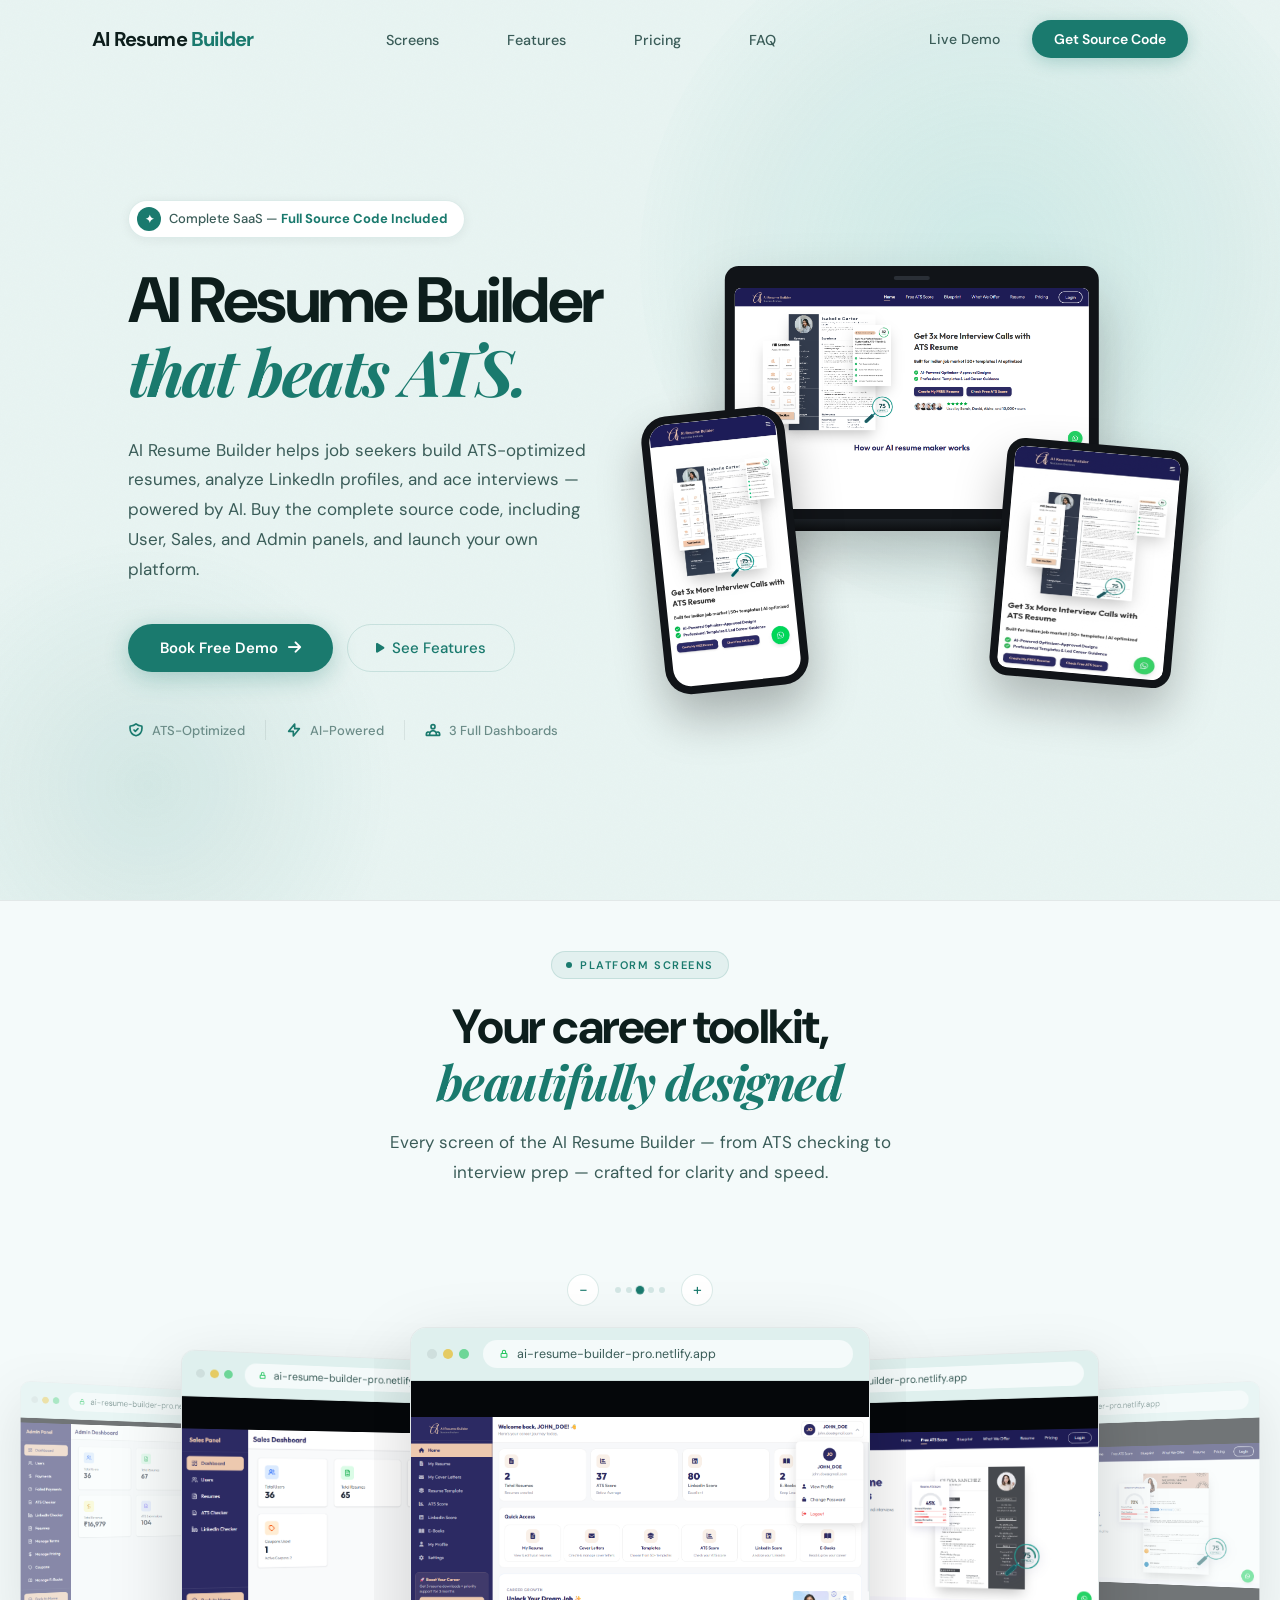
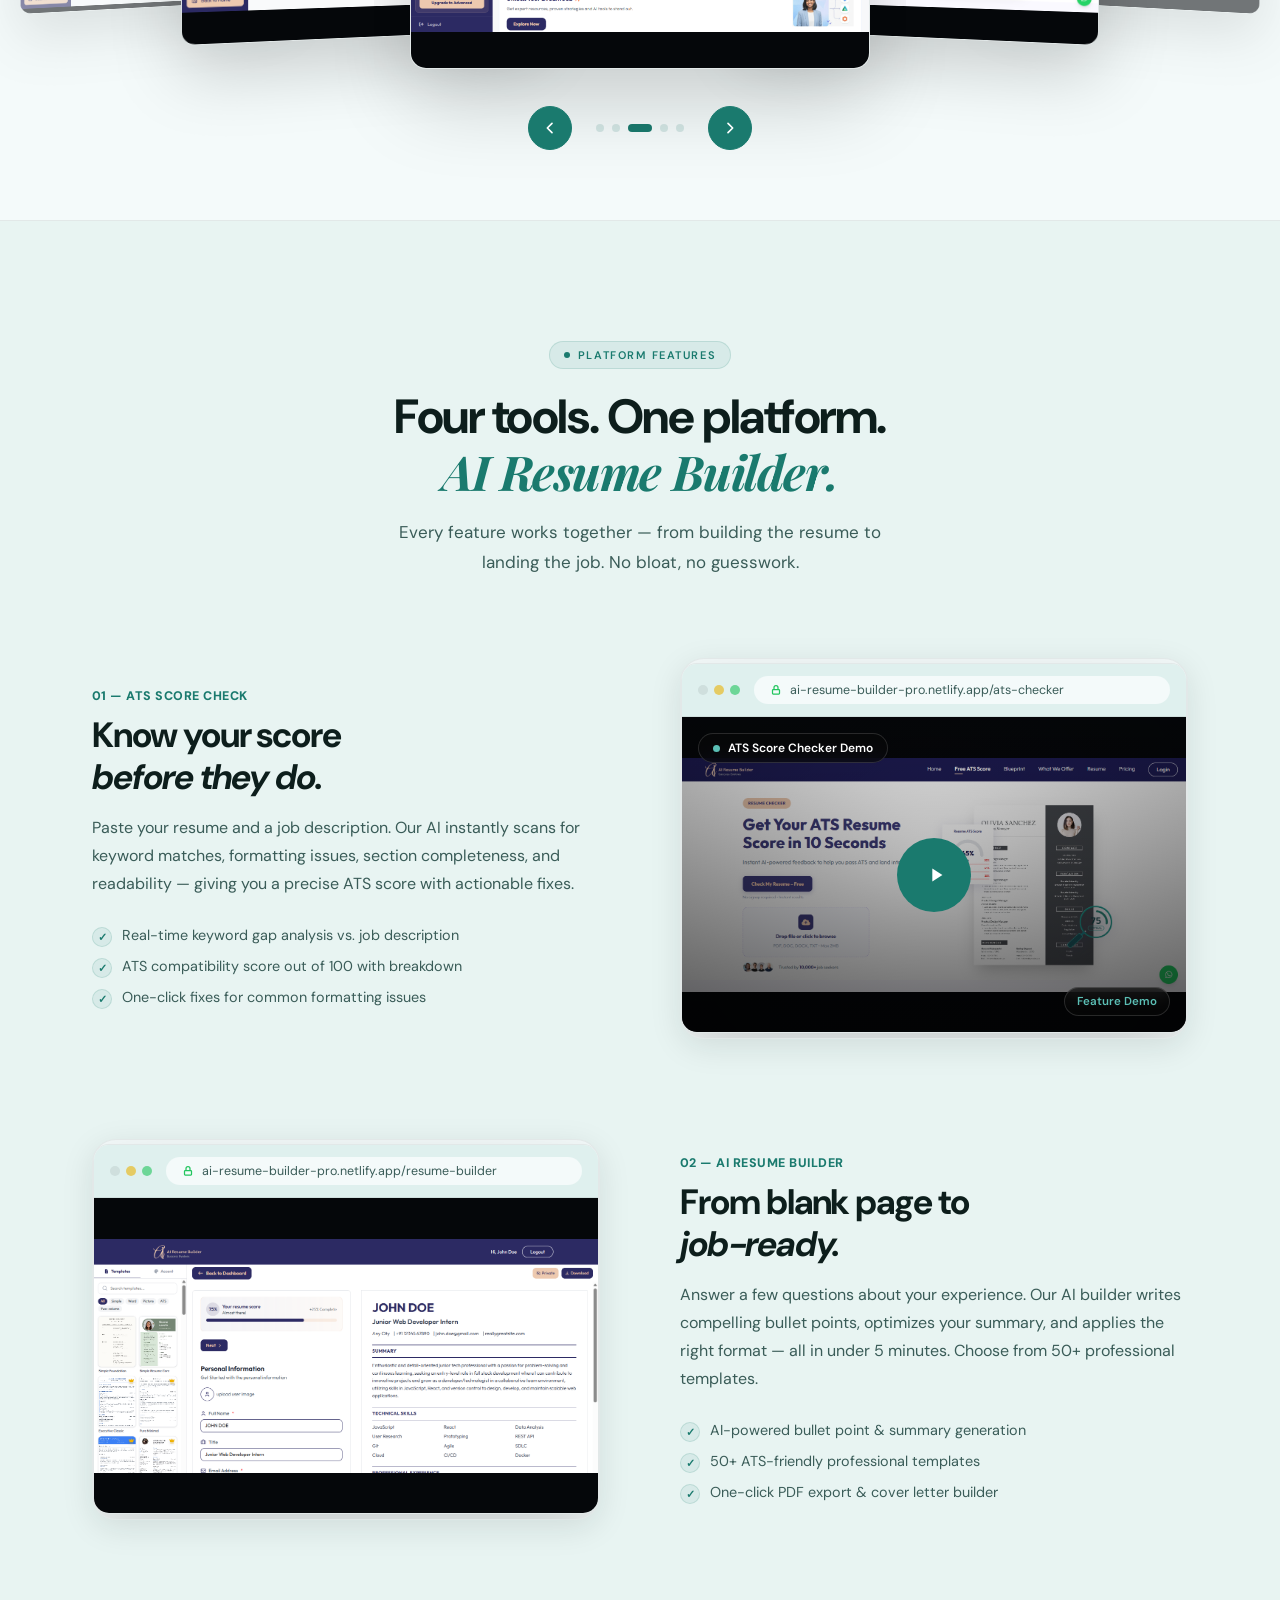
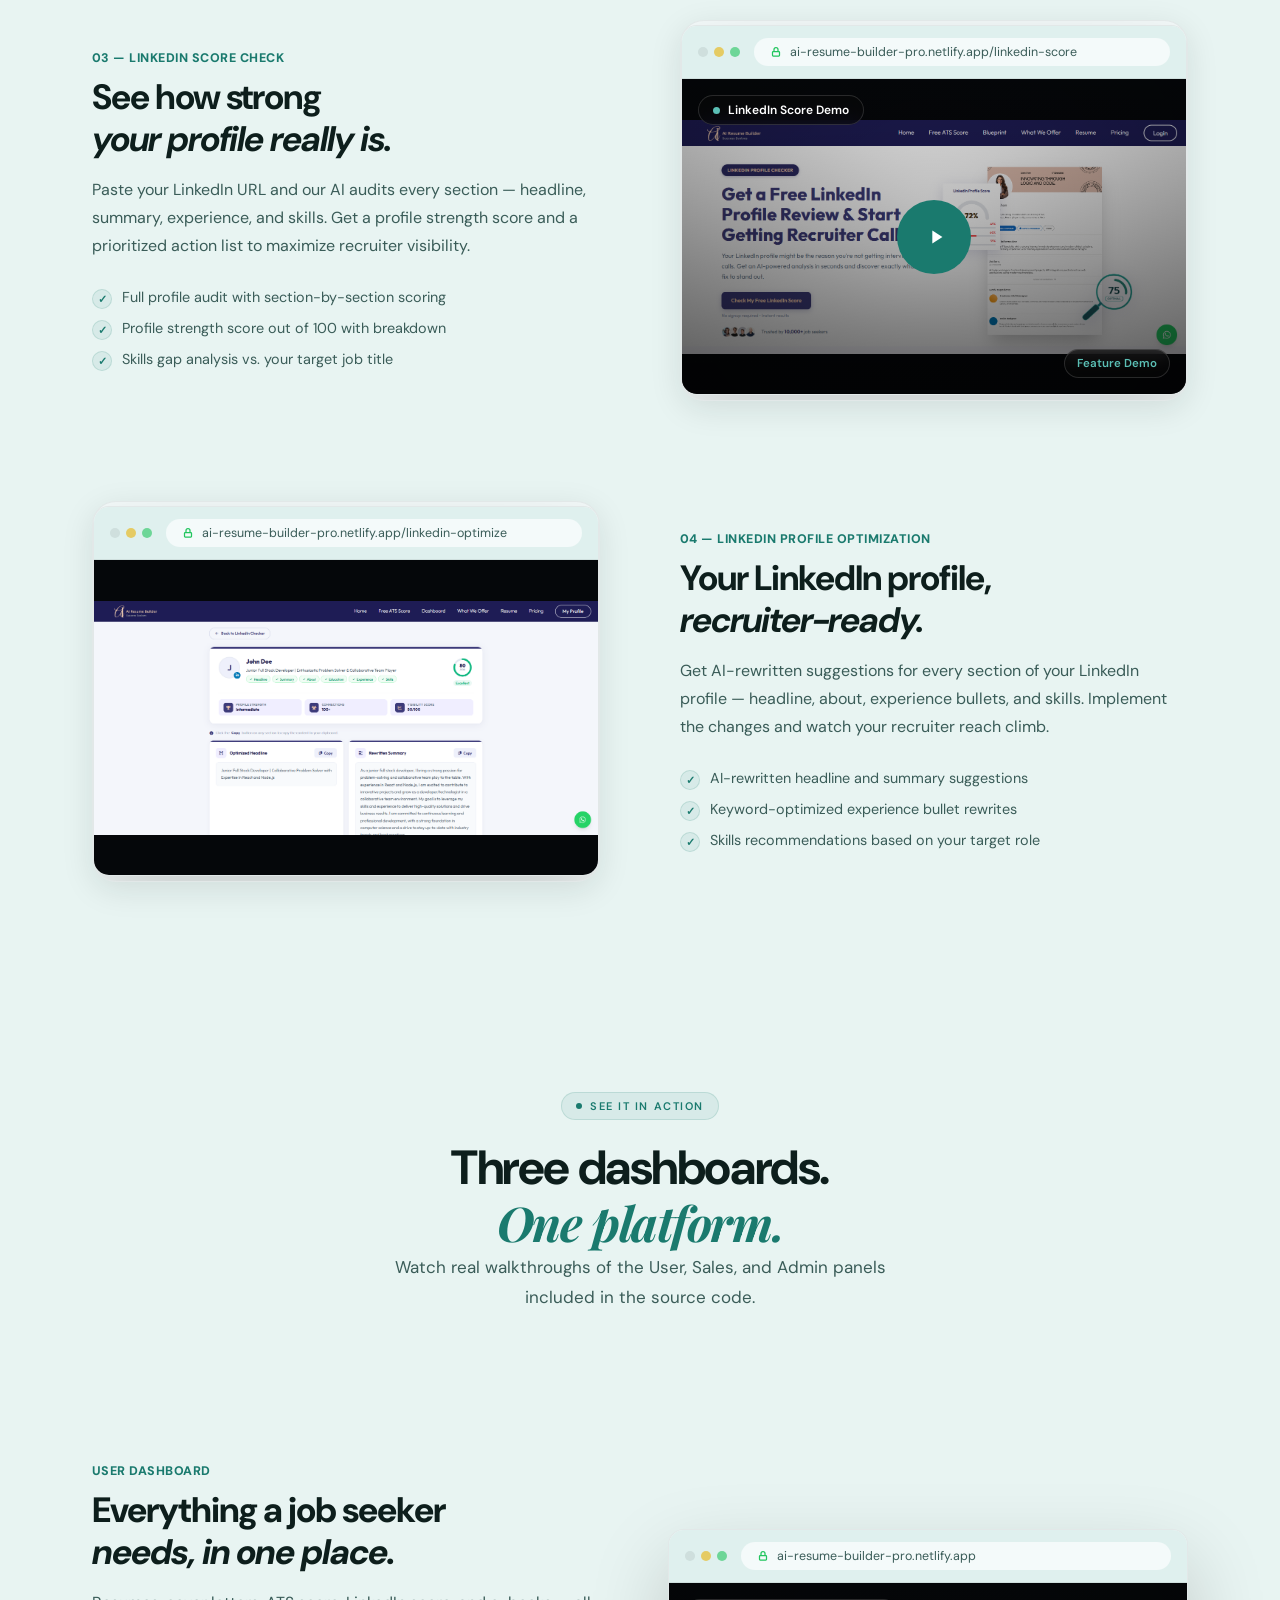
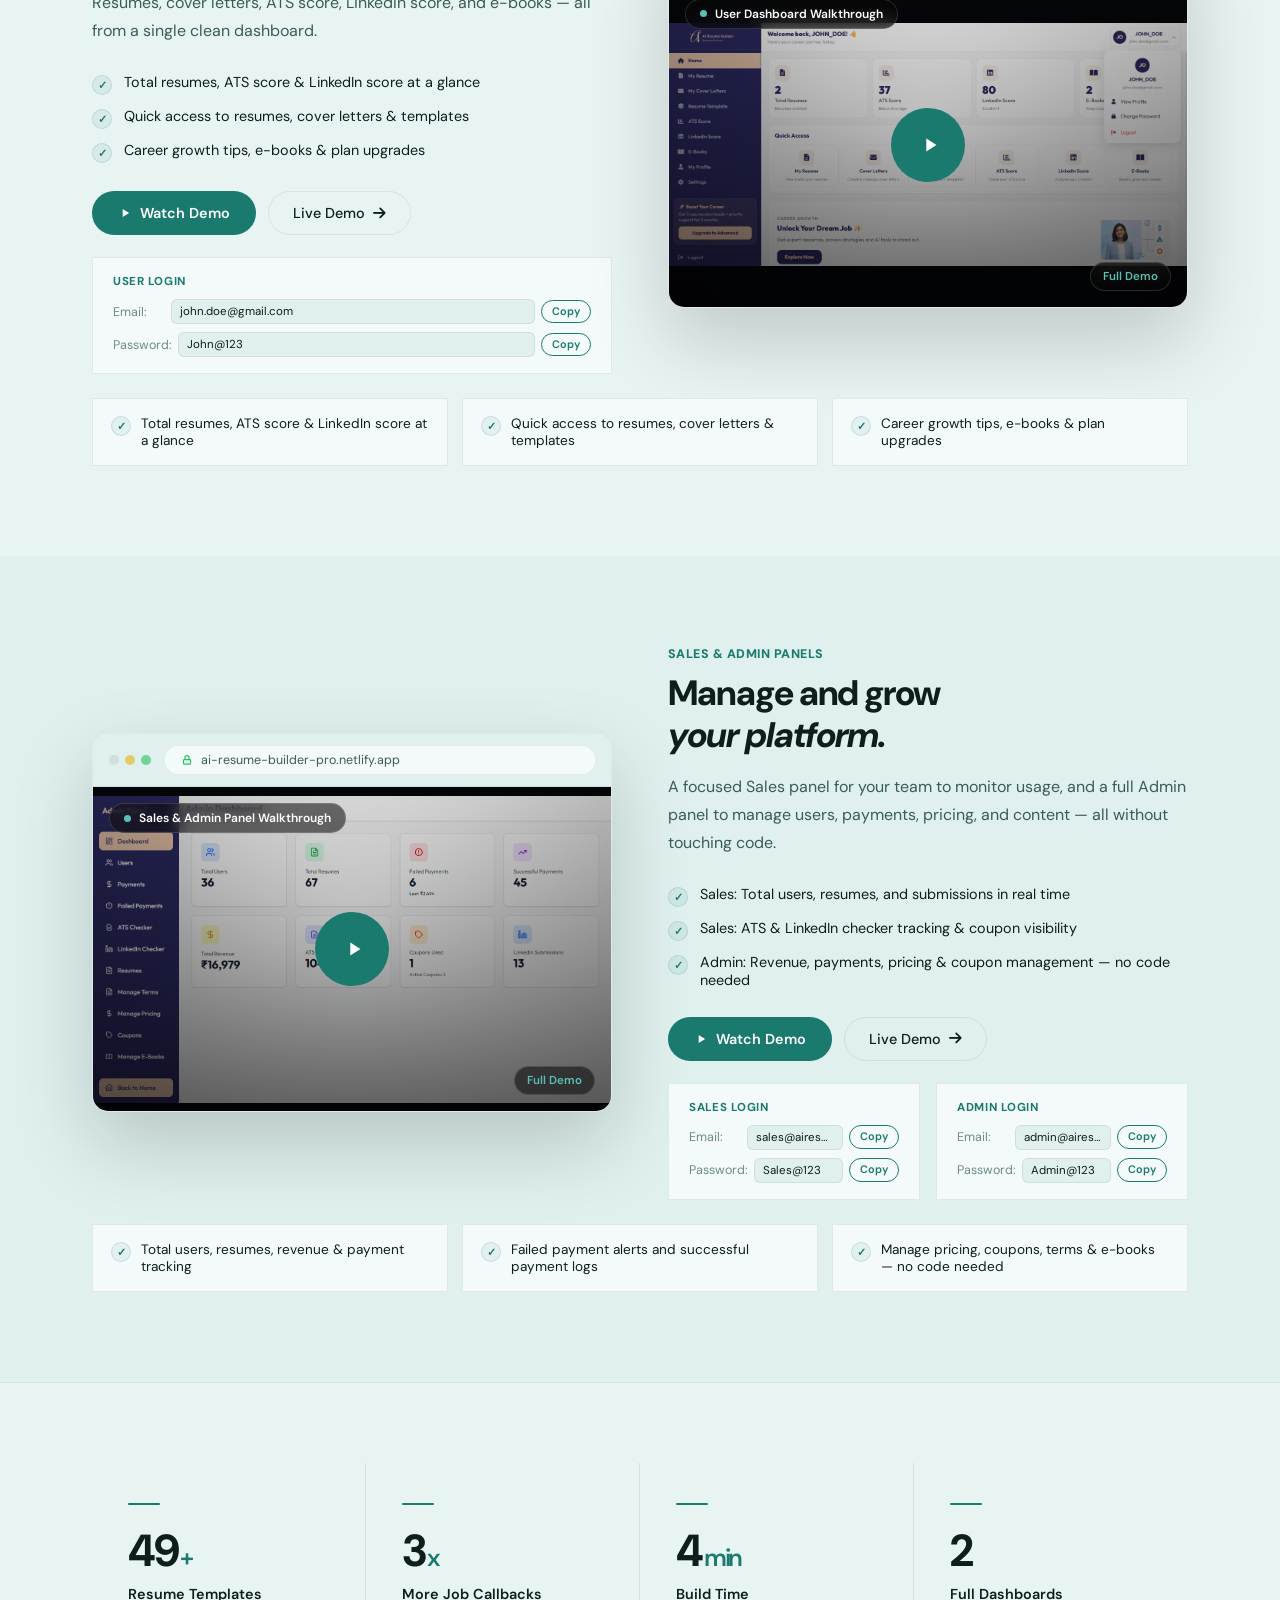
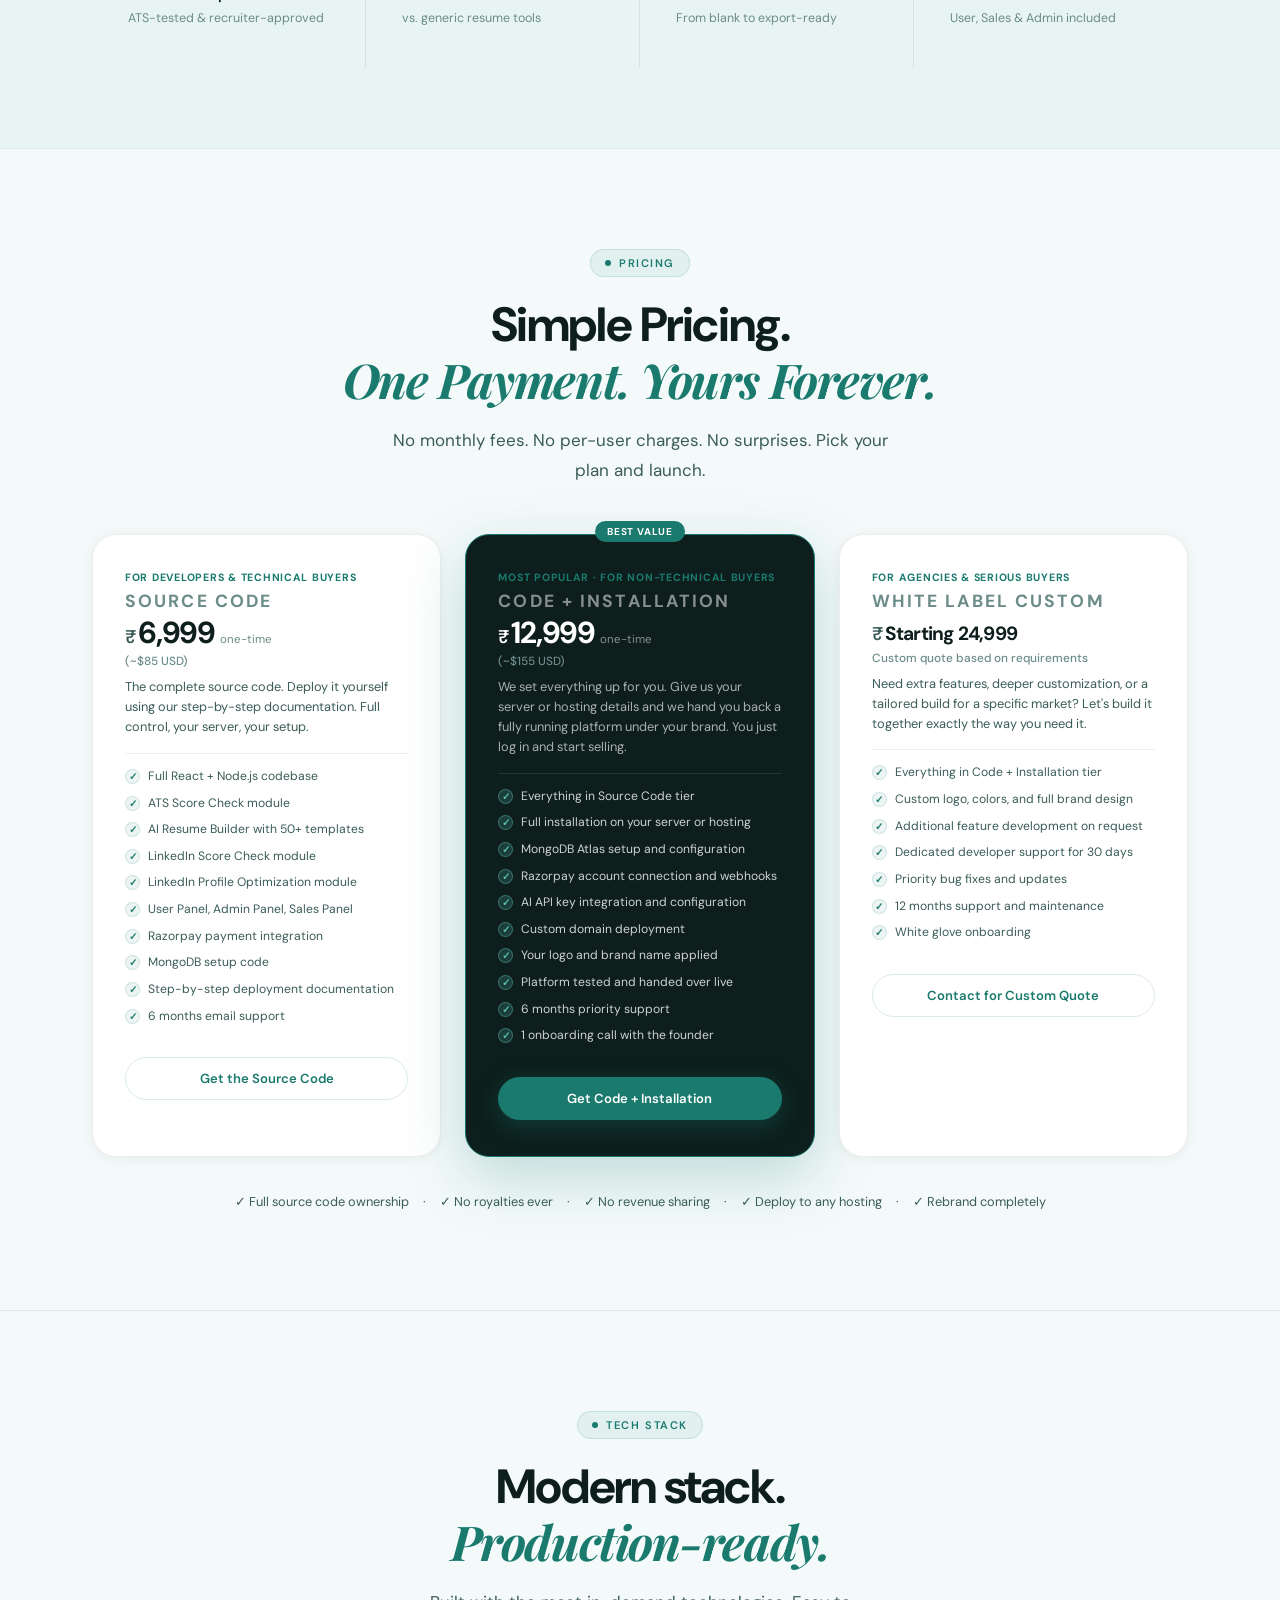
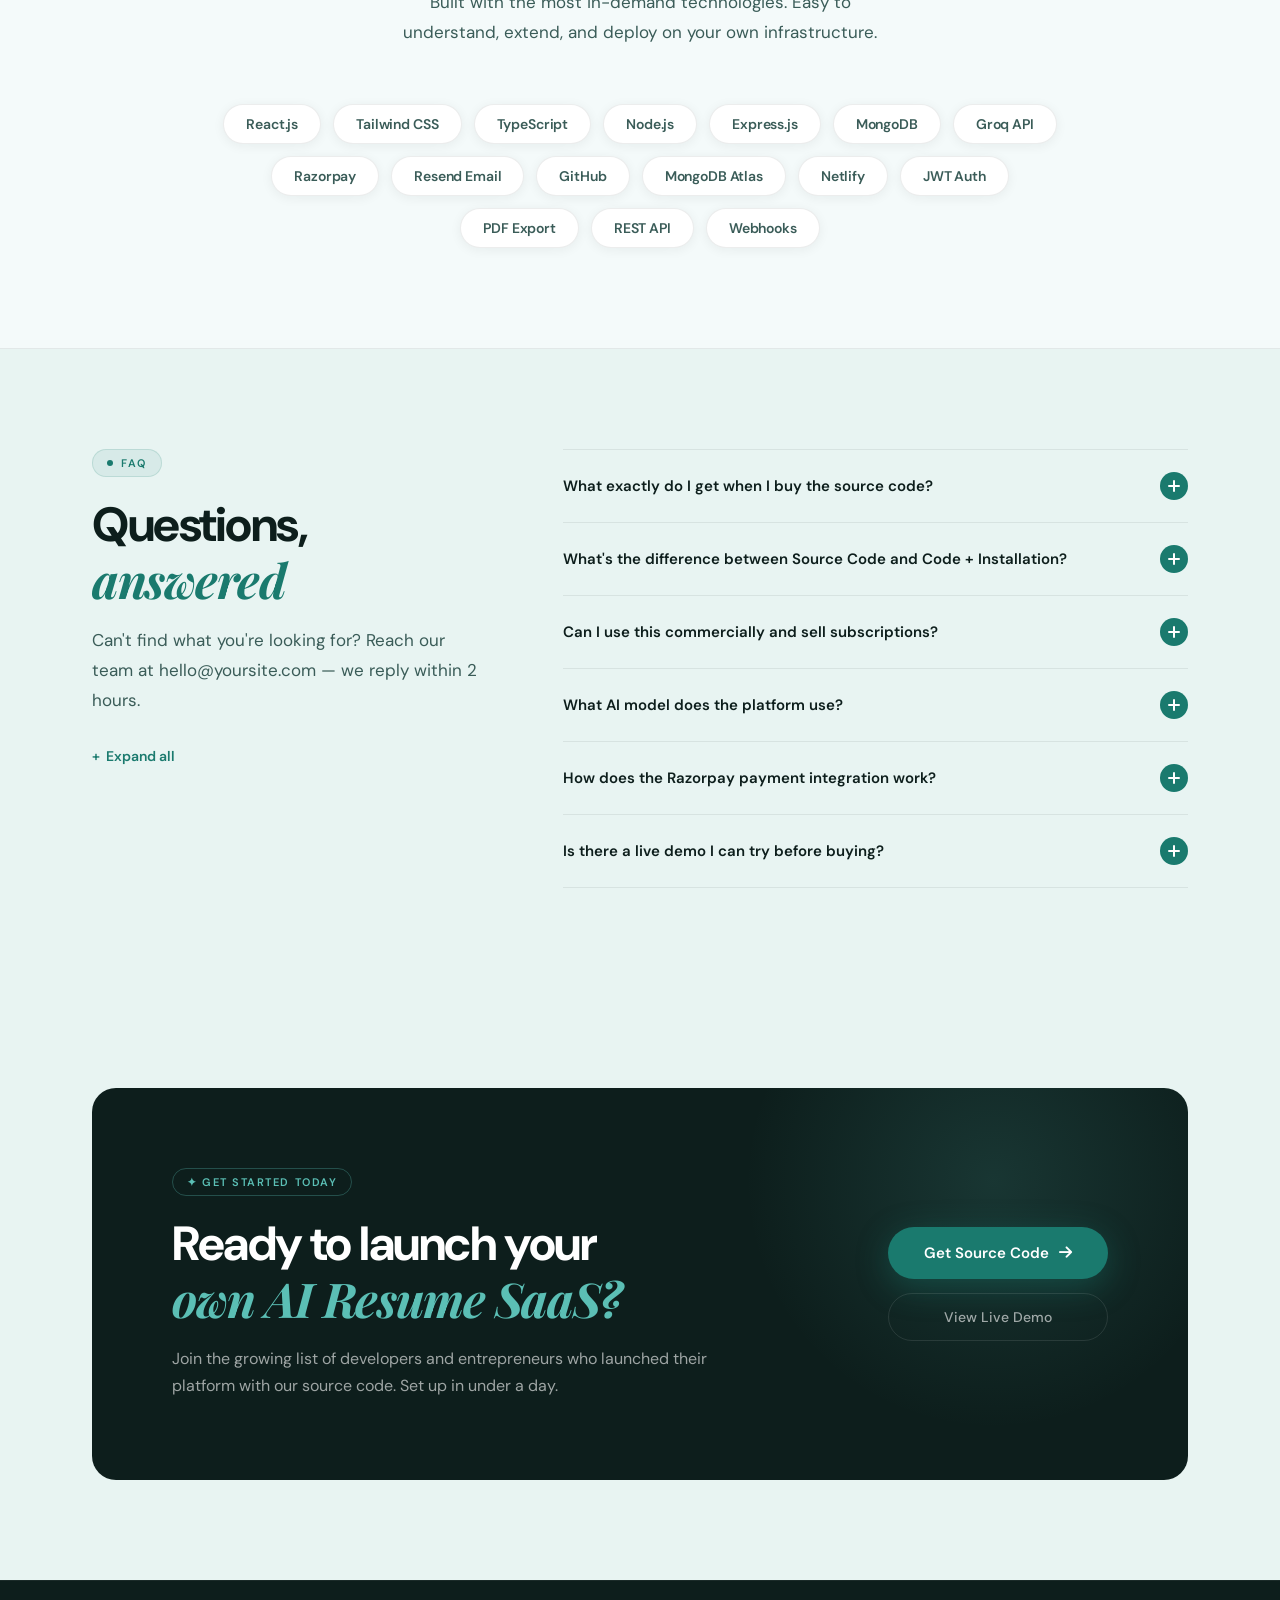
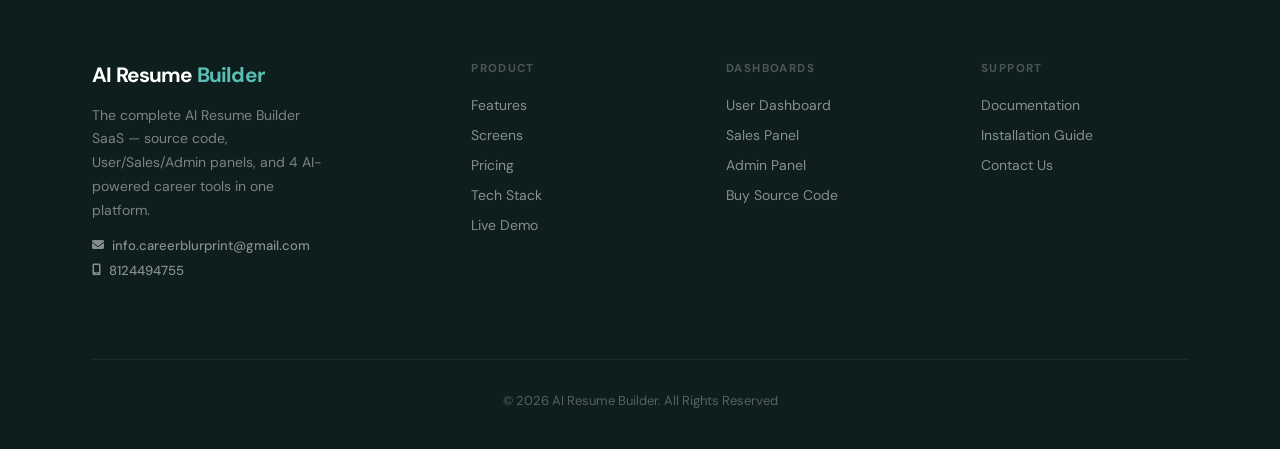
==== index.html @ 82e9ea21 "Initial commit" ====
<!DOCTYPE html>
<html lang="en">

<head>
  <meta charset="UTF-8" />
  <meta name="viewport" content="width=device-width, initial-scale=1.0" />
  <title>AI Resume Builder</title>
  <link rel="icon" type="image/png" href="images/favicon.png" />
  <link rel="icon" href="images/favicon-v2.ico" />
  <link rel="apple-touch-icon" href="images/apple-touch-icon.png" />
  <link rel="preconnect" href="https://fonts.googleapis.com" />
  <link rel="preconnect" href="https://fonts.gstatic.com" crossorigin />
  <link
    href="https://fonts.googleapis.com/css2?family=DM+Sans:ital,opsz,wght@0,9..40,300;0,9..40,400;0,9..40,500;0,9..40,600;0,9..40,700;1,9..40,300&family=Playfair+Display:ital,wght@0,700;1,600&display=swap"
    rel="stylesheet" />
  <link rel="stylesheet" href="templatemo-622-clearwave.css" />
  <link rel="stylesheet" href="https://cdnjs.cloudflare.com/ajax/libs/font-awesome/6.5.1/css/all.min.css" />
  <link
    href="https://fonts.googleapis.com/css2?family=DM+Sans:ital,opsz,wght@0,9..40,300;0,9..40,400;0,9..40,500;0,9..40,600;0,9..40,700;0,9..40,800;1,9..40,300&display=swap"
    rel="stylesheet" />

  <style>
    .demo-section {
      padding: 90px 0;
    }

    .demo-section.alt {
      background: var(--bg-alt);
    }

    .demo-row {
      display: grid;
      grid-template-columns: 1fr 1fr;
      gap: 56px;
      align-items: center;
    }

    .demo-row.reverse {
      grid-template-columns: 1fr 1fr;
    }

    .demo-row.reverse .demo-video {
      order: -1;
    }

    @media (max-width: 940px) {

      .demo-row,
      .demo-row.reverse {
        grid-template-columns: 1fr;
      }

      .demo-row.reverse .demo-video {
        order: 0;
      }
    }

    .demo-video {
      width: 100%;
      min-width: 0;
    }

    .demo-video .browser-frame {
      width: 100%;
    }

    .demo-text .feature-number {
      font-weight: 800 !important;
      letter-spacing: 0.04em;
      text-transform: uppercase;
      font-size: 0.78rem;
      color: #1A7A6E !important;
      margin-bottom: 10px;
    }

    .feature-number {
      font-weight: 800 !important;
      letter-spacing: 0.04em;
      text-transform: uppercase;
      font-size: 0.78rem;
      color: #1A7A6E !important;
      margin-bottom: 10px;

    }

    .demo-text .feature-title {
      margin: 0 0 16px;
      font-weight: 800;
    }

    .demo-feature-list {
      display: flex;
      flex-direction: column;
      gap: 12px;
      margin-bottom: 28px;
    }

    .demo-feature-list-item {
      display: flex;
      align-items: flex-start;
      gap: 12px;
      font-size: 0.9rem;
      color: var(--text-1);
    }

    .demo-feature-list-item .check-icon {
      margin-top: 2px;
    }

    .demo-btns {
      display: flex;
      gap: 12px;
      flex-wrap: wrap;
      margin-bottom: 22px;
    }

    .btn-demo-primary {
      display: inline-flex;
      align-items: center;
      gap: 8px;
      padding: 13px 26px;
      border-radius: 100px;
      background: var(--accent);
      color: #fff;
      font-size: 0.9rem;
      font-weight: 600;
      transition: var(--transition);
      border: none;
      cursor: pointer;
      font-family: var(--font-body);
    }

    .btn-demo-primary:hover {
      background: var(--accent-mid);
      transform: translateY(-1px);
    }

    .btn-demo-outline {
      display: inline-flex;
      align-items: center;
      gap: 8px;
      padding: 12px 24px;
      border-radius: 100px;
      border: 1px solid var(--border);
      color: var(--text-1);
      font-size: 0.9rem;
      font-weight: 500;
      transition: var(--transition);
    }

    .btn-demo-outline:hover {
      background: var(--surface);
      border-color: rgba(255, 255, 255, 0.25);
    }

    .creds-box {
      background: var(--surface);
      border: 1px solid var(--border);
      border-radius: var(--radius-sm);
      padding: 16px 20px;
    }

    .creds-label {
      font-size: 0.72rem;
      font-weight: 700;
      letter-spacing: 0.06em;
      text-transform: uppercase;
      color: var(--accent);
      display: flex;
      align-items: center;
      gap: 6px;
      margin-bottom: 10px;
    }

    .creds-pair {
      display: flex;
      flex-direction: column;
      gap: 8px;
    }

    .creds-field {
      display: flex;
      align-items: center;
      gap: 6px;
      font-size: 0.84rem;
      flex-wrap: nowrap;
    }

    .creds-field .ck-label {
      color: var(--text-3);
      min-width: 52px;
      flex-shrink: 0;
      font-size: 0.78rem;
    }

    .creds-field code {
      background: var(--bg-alt);
      border: 1px solid var(--border);
      padding: 4px 8px;
      border-radius: 6px;
      color: var(--text-1);
      font-family: 'DM Sans', monospace;
      font-size: 0.72rem;
      overflow: hidden;
      text-overflow: ellipsis;
      white-space: nowrap;
      min-width: 0;
      flex: 1 1 auto;
    }

    .copy-btn {
      background: var(--accent-glow);
      border: 1px solid var(--accent);
      color: var(--accent);
      cursor: pointer;
      font-size: 0.68rem;
      font-weight: 600;
      padding: 3px 10px;
      border-radius: 100px;
      transition: var(--transition);
      font-family: var(--font-body);
      line-height: 1.4;
      white-space: nowrap;
    }

    .copy-btn:hover {
      background: var(--accent);
      color: #fff;
    }

    .creds-combined {
      display: grid;
      grid-template-columns: 1fr 1fr;
      gap: 16px;
    }

    @media (max-width: 600px) {
      .creds-combined {
        grid-template-columns: 1fr;
      }
    }

    .creds-section {
      background: var(--surface);
      border: 1px solid var(--border);
      border-radius: var(--radius-sm);
      padding: 16px 20px;
    }

    .browser-frame {
      background: var(--surface);
      border: 1px solid var(--border);
      border-radius: var(--radius);
      overflow: hidden;
      box-shadow: 0 32px 80px rgba(0, 0, 0, 0.18);
      width: 100%;
    }

    .browser-topbar {
      padding: 12px 16px;
      background: var(--bg-alt);
      display: flex;
      align-items: center;
      gap: 14px;
      border-bottom: 1px solid var(--border);
    }

    .browser-dots {
      display: flex;
      gap: 6px;
      flex-shrink: 0;
    }

    .browser-dots span {
      width: 10px;
      height: 10px;
      border-radius: 50%;
      background: var(--border);
    }

    .browser-dots span:nth-child(2) {
      background: #EAB308;
      opacity: 0.6;
    }

    .browser-dots span:nth-child(3) {
      background: #22C55E;
      opacity: 0.6;
    }

    .browser-url {
      flex: 1;
      background: var(--surface);
      border-radius: 100px;
      padding: 6px 16px;
      font-size: 0.78rem;
      color: var(--text-2);
      display: flex;
      align-items: center;
      gap: 8px;
      min-width: 0;
    }

    .browser-url span {
      overflow: hidden;
      text-overflow: ellipsis;
      white-space: nowrap;
    }

    .browser-url svg {
      flex-shrink: 0;
      color: #22C55E;
    }

    .video-stage {
      position: relative;
      aspect-ratio: 16 / 10;
      background: #05070A;
    }

    .video-stage video,
    .video-stage img.video-poster {
      width: 100%;
      height: 100%;
      display: block;
    }

    .video-overlay {
      position: absolute;
      inset: 0;
      background: linear-gradient(180deg, rgba(0, 0, 0, 0.05)0%, rgba(0, 0, 0, 0.55)100%),
        radial-gradient(circle at 50% 45%, rgba(0, 0, 0, 0)0%, rgba(0, 0, 0, 0.25)100%);
      pointer-events: none;
      transition: opacity 0.4s ease;
    }

    .video-stage.is-playing .video-overlay {
      opacity: 0;
    }

    .video-stage.is-playing .video-center-btn {
      opacity: 0;
      pointer-events: none;
    }

    .video-center-btn {
      position: absolute;
      inset: 0;
      display: flex;
      align-items: center;
      justify-content: center;
      cursor: pointer;
      background: none;
      border: none;
      transition: opacity 0.3s ease;
      z-index: 2;
    }

    .play-btn {
      width: 74px;
      height: 74px;
      border-radius: 50%;
      background: var(--accent);
      display: flex;
      align-items: center;
      justify-content: center;
      box-shadow: 0 0 0 14px var(--accent-glow);
      transition: var(--transition);
    }

    .video-center-btn:hover .play-btn {
      transform: scale(1.08);
      background: var(--accent-mid);
    }

    .play-btn svg {
      color: #fff;
      margin-left: 3px;
    }

    .video-badge-tl {
      position: absolute;
      top: 16px;
      left: 16px;
      display: flex;
      align-items: center;
      gap: 8px;
      background: rgba(10, 10, 10, 0.55);
      backdrop-filter: blur(8px);
      border: 1px solid rgba(255, 255, 255, 0.14);
      border-radius: 100px;
      padding: 6px 14px;
      font-size: 0.75rem;
      font-weight: 600;
      color: #fff;
    }

    .video-stage.is-playing .video-badge-tl {
      opacity: 0;
      transition: opacity 0.3s;
    }

    .live-dot {
      width: 7px;
      height: 7px;
      border-radius: 50%;
      background: var(--accent-light);
      animation: blink 1.4s ease-in-out infinite;
      display: inline-block;
    }

    @keyframes blink {

      0%,
      100% {
        opacity: 1;
      }

      50% {
        opacity: 0.3;
      }
    }

    .video-badge-br {
      position: absolute;
      bottom: 16px;
      right: 16px;
      display: flex;
      align-items: center;
      gap: 6px;
      background: rgba(10, 10, 10, 0.55);
      backdrop-filter: blur(8px);
      border: 1px solid rgba(255, 255, 255, 0.14);
      border-radius: 100px;
      padding: 6px 12px;
      font-size: 0.72rem;
      font-weight: 600;
      color: var(--accent-light);
    }

    .video-stage.is-playing .video-badge-br {
      opacity: 0;
      transition: opacity 0.3s;
    }

    .video-close-btn {
      position: absolute;
      top: 16px;
      right: 16px;
      z-index: 4;
      width: 34px;
      height: 34px;
      border-radius: 50%;
      background: rgba(10, 10, 10, 0.6);
      backdrop-filter: blur(8px);
      border: 1px solid rgba(255, 255, 255, 0.16);
      color: #fff;
      display: flex;
      align-items: center;
      justify-content: center;
      font-size: 0.85rem;
      cursor: pointer;
      opacity: 0;
      pointer-events: none;
      transition: opacity 0.25s ease, background 0.2s ease, transform 0.2s ease;
    }

    .video-stage.is-playing .video-close-btn {
      opacity: 1;
      pointer-events: auto;
    }

    .video-close-btn:hover {
      background: var(--accent);
      border-color: var(--accent);
      transform: scale(1.06);
    }

    .demo-features {
      margin-top: 24px;
      display: grid;
      grid-template-columns: repeat(3, 1fr);
      gap: 14px;
    }

    @media (max-width: 768px) {
      .demo-features {
        grid-template-columns: 1fr;
      }
    }

    .demo-feature-pill {
      background: var(--surface);
      border: 1px solid var(--border);
      border-radius: var(--radius-sm);
      padding: 16px 18px;
      display: flex;
      align-items: flex-start;
      gap: 10px;
    }

    .demo-feature-pill span {
      font-size: 0.85rem;
      color: var(--text-1);
    }

    .demo-section-header {
      text-align: center;
      margin-bottom: 60px;
    }

    .demo-section-header .section-label {
      justify-content: center;
    }

    .demo-section-header .section-sub {
      margin: 0 auto;
    }

    .feature-video-visual {
      width: 100%;
    }

    .feature-img-visual {
      width: 100%;
    }

    .image-stage {
      position: relative;
      aspect-ratio: 16/10;
      background: #05070A;
      overflow: hidden;
    }

    .image-stage img {
      width: 100%;
      height: 100%;
      object-fit: scale-down;
      display: block;
    }


    @media (max-width: 600px) {
      .hero-inner {
        display: flex;
        flex-direction: column;
      }

      .hero-visual {
        order: -1;
        margin-bottom: 24px;
        width: 100%;
      }

      .hero-content {
        order: 0;
      }
    }

    .device-mockup {
      position: relative;
      width: 100%;
      max-width: 480px;
      margin: 0 auto;
      aspect-ratio: 1/0.85;
    }

    .device-laptop {
      position: absolute;
      top: 0;
      left: 50%;
      transform: translateX(-50%);
      width: 78%;
      z-index: 1;
    }

    .device-laptop-screen {
      background: #111418;
      border-radius: 14px 14px 4px 4px;
      padding: 10px;
      box-shadow: 0 30px 60px rgba(0, 0, 0, 0.25);
    }

    .device-laptop-screen::before {
      content: '';
      display: block;
      width: 36px;
      height: 4px;
      background: #2a2f36;
      border-radius: 4px;
      margin: 0 auto 8px;
    }

    .device-laptop-inner {
      background: #fff;
      border-radius: 6px;
      aspect-ratio: 16/10;
      overflow: hidden;
      padding: 0;
    }

    .device-laptop-inner img {
      width: 100%;
      height: 74%;
      object-fit: scale-down;
      display: block;
      border-radius: 6px;
    }

    .device-laptop-base {
      width: 108%;
      margin-left: -4%;
      height: 12px;
      background: linear-gradient(180deg, #1c2126, #0c0e10);
      border-radius: 0 0 8px 8px;
    }

    .device-phone {
      position: absolute;
      bottom: -4%;
      left: -4%;
      width: 30%;
      z-index: 3;
      transform: rotate(-6deg);
    }

    .device-phone-frame {
      background: #111418;
      border-radius: 26px;
      padding: 8px;
      box-shadow: 0 24px 48px rgba(0, 0, 0, 0.28);
    }

    .device-phone-screen {
      background: #fff;
      border-radius: 18px;
      aspect-ratio: 9/18.5;
      overflow: hidden;
      padding: 0;
    }

    .device-phone-screen img {
      width: 100%;
      height: 89%;
      object-fit: scale-down;
      display: block;
      border-radius: 18px;
    }

    .device-tablet {
      position: absolute;
      bottom: -2%;
      right: -6%;
      width: 38%;
      z-index: 2;
      transform: rotate(5deg);
    }

    .device-tablet-frame {
      background: #111418;
      border-radius: 18px;
      padding: 8px;
      box-shadow: 0 24px 48px rgba(0, 0, 0, 0.25);
    }

    .device-tablet-screen {
      background: #fff;
      border-radius: 10px;
      aspect-ratio: 3/4;
      overflow: hidden;
      padding: 0;
    }

    .device-tablet-screen img {
      width: 100%;
      height: 100%;
      display: block;
      border-radius: 10px;
    }

    .device-img-placeholder {
      width: 100%;
      height: 100%;
      display: flex;
      flex-direction: column;
      align-items: center;
      justify-content: center;
      gap: 6px;
      background: linear-gradient(135deg, #e8f5f2 0%, #d4ede8 100%);
      padding: 12px;
      text-align: center;
    }

    .device-img-placeholder .dip-icon {
      font-size: 1.4rem;
      opacity: 0.5;
    }

    .device-img-placeholder .dip-label {
      font-size: 0.6rem;
      font-weight: 600;
      color: var(--accent);
      text-transform: uppercase;
      letter-spacing: 0.06em;
      line-height: 1.3;
    }

    @media (max-width: 940px) {
      .device-mockup {
        max-width: 420px;
        aspect-ratio: 1/0.95;
      }
    }

    @media (max-width: 600px) {
      .hero-visual {
        display: block;
        width: 100%;
      }

      .device-mockup {
        position: static;
        width: 100%;
        max-width: 320px;
        aspect-ratio: auto;
        margin: 0 auto 8px;
        display: flex;
        flex-direction: column;
        align-items: center;
        gap: 18px;
      }

      .device-laptop {
        position: static;
        transform: none;
        width: 100%;
      }

      .device-mockup-row {
        display: flex;
        gap: 16px;
        align-items: flex-end;
        justify-content: center;
        width: 100%;
      }

      .device-phone {
        position: static;
        transform: none;
        width: 42%;
      }

      .device-tablet {
        position: static;
        transform: none;
        width: 48%;
      }
    }


    .carousel-section {
      padding: 90px 0;
      overflow: hidden;
    }

    .carousel-header {
      text-align: center;
      margin-bottom: 56px;
    }

    .carousel-zoom {
      display: flex;
      align-items: center;
      justify-content: center;
      gap: 16px;
      margin-bottom: 32px;
    }

    .screens-zoom-btn {
      background: var(--surface);
      border: 1px solid var(--border);
      color: var(--text-1);
      width: 36px;
      height: 36px;
      border-radius: 50%;
      font-size: 0.85rem;
      cursor: pointer;
      display: flex;
      align-items: center;
      justify-content: center;
      transition: var(--transition);
    }

    .screens-zoom-btn:hover {
      background: var(--accent);
      color: #fff;
      border-color: var(--accent);
    }

    .screens-pips-wrap {
      display: flex;
      gap: 6px;
    }

    .screens-pip {
      width: 8px;
      height: 8px;
      border-radius: 50%;
      background: var(--border);
      transition: background 0.2s;
      cursor: pointer;
    }

    .screens-pip.active {
      background: var(--accent);
    }

    .screens-stage {
      width: 100%;
      overflow: hidden;
      padding: 20px 0 50px;
    }

    .screens-track {
      display: flex;
      align-items: center;
      gap: 32px;
      padding: 0 calc(50% - 230px);
      transition: transform 0.5s cubic-bezier(0.4, 0, 0.2, 1);
    }

    @media (max-width: 1000px) {
      .screens-track {
        padding: 0 calc(50% - 190px);
      }
    }

    @media (max-width: 800px) {
      .screens-track {
        padding: 0 calc(50% - 150px);
        gap: 22px;
      }
    }

    @media (max-width: 560px) {
      .screens-track {
        padding: 0 calc(50% - 110px);
        gap: 16px;
      }
    }

    .screens-card {
      flex-shrink: 0;
      width: 460px;
      max-width: 80vw;
      transition: transform 0.4s ease, opacity 0.4s ease;
      cursor: pointer;
    }

    @media (max-width: 1000px) {
      .screens-card {
        width: 380px;
      }
    }

    @media (max-width: 800px) {
      .screens-card {
        width: 300px;
      }
    }

    @media (max-width: 560px) {
      .screens-card {
        width: 220px;
      }
    }

    .screens-card[data-pos="center"] {
      transform: scale(1.1);
      opacity: 1;
      z-index: 5;
    }

    .screens-card[data-pos="left1"],
    .screens-card[data-pos="right1"] {
      transform: scale(0.9);
      opacity: 0.8;
      z-index: 3;
    }

    .screens-card[data-pos="left2"],
    .screens-card[data-pos="right2"] {
      transform: scale(0.78);
      opacity: 0.5;
      z-index: 1;
    }

    .screens-card .video-stage {
      aspect-ratio: 16/10;
    }

    .screens-nav-btn {
      background: var(--surface);
      border: 1px solid var(--border);
      color: var(--text-1);
      width: 44px;
      height: 44px;
      border-radius: 50%;
      cursor: pointer;
      display: flex;
      align-items: center;
      justify-content: center;
      transition: var(--transition);
      font-size: 0.95rem;
    }

    .screens-nav-btn:hover {
      background: var(--accent);
      color: #fff;
      border-color: var(--accent);
    }

    .screens-dots-wrap {
      display: flex;
      gap: 8px;
    }

    .screens-dot {
      width: 8px;
      height: 8px;
      border-radius: 50%;
      background: var(--border);
      transition: background 0.2s, transform 0.2s;
      cursor: pointer;
    }

    .screens-dot.active {
      background: var(--accent);
      transform: scale(1.3);
    }

    #screens>div[style*="justify-content:center"] {
      display: flex !important;
      align-items: center !important;
      justify-content: center !important;
      gap: 24px !important;
      width: 100% !important;
      margin-top: 48px !important;
      flex-wrap: nowrap !important;
    }

    .carousel-btn {
      display: flex !important;
      align-items: center !important;
      justify-content: center !important;
      visibility: visible !important;
      opacity: 1 !important;
      pointer-events: auto !important;
      flex-shrink: 0 !important;
      width: 44px !important;
      height: 44px !important;
      min-width: 44px !important;
      min-height: 44px !important;
      border-radius: 50% !important;
      background: var(--surface) !important;
      border: 1px solid var(--border) !important;
      color: var(--text-1) !important;
      cursor: pointer !important;
      z-index: 10 !important;
      position: relative !important;
    }

    .carousel-btn:hover {
      background: var(--accent) !important;
      color: #fff !important;
      border-color: var(--accent) !important;
    }

    .carousel-btn svg {
      display: block !important;
      width: 16px !important;
      height: 16px !important;
    }

    @media (max-width: 560px) {
      .carousel-btn {
        width: 38px !important;
        height: 38px !important;
        min-width: 38px !important;
        min-height: 38px !important;
      }

      #screens>div[style*="justify-content:center"] {
        gap: 14px !important;
        margin-top: 32px !important;
      }
    }

    #screens>div[style*="justify-content:center"] {
      position: static !important;
      top: auto !important;
      left: auto !important;
      right: auto !important;
      bottom: auto !important;
      transform: none !important;
    }

    .carousel-btn {
      position: static !important;
      top: auto !important;
      left: auto !important;
      right: auto !important;
      bottom: auto !important;
      transform: none !important;
      margin: 0 !important;
    }

    .carousel-stage {
      position: relative;
      margin-bottom: 0 !important;
    }

    .fv-row {
      display: flex;
      gap: 12px;
      margin-bottom: 12px;
    }

    .fv-card {
      background: var(--surface);
      border: 1px solid var(--border);
      border-radius: var(--radius-sm);
      padding: 16px 18px;
      flex: 1;
    }

    .fv-card-label {
      font-size: 0.72rem;
      font-weight: 600;
      color: var(--text-3);
      text-transform: uppercase;
      letter-spacing: 0.05em;
      margin-bottom: 6px;
    }

    .fv-card-val {
      font-size: 1.6rem;
      font-weight: 700;
      color: var(--text-1);
      font-family: var(--font-display);
    }

    .fv-card-bar {
      height: 6px;
      background: var(--bg-alt);
      border-radius: 3px;
      margin-top: 10px;
      overflow: hidden;
    }

    .fv-card-bar-fill {
      height: 100%;
      background: var(--accent);
      border-radius: 3px;
      transition: width 1s ease;
    }

    .fv-list {
      display: flex;
      flex-direction: column;
      gap: 8px;
    }

    .fv-list-item {
      display: flex;
      align-items: center;
      justify-content: space-between;
      gap: 8px;
      padding: 6px 0;
      border-bottom: 1px solid var(--border);
    }

    .fv-list-item:last-child {
      border-bottom: none;
    }

    .fv-list-name {
      font-size: 0.82rem;
      color: var(--text-1);
    }

    .fv-pill {
      font-size: 0.68rem;
      font-weight: 700;
      padding: 3px 10px;
      border-radius: 100px;
      white-space: nowrap;
    }

    .fv-pill.blue {
      background: rgba(var(--accent-rgb, 30, 120, 90), 0.12);
      color: var(--accent);
    }

    .fv-pill.green {
      background: rgba(34, 197, 94, 0.12);
      color: #16a34a;
    }

    .fv-pill.dim {
      background: var(--bg-alt);
      color: var(--text-3);
    }

    .fv-wide {
      flex: 1.5;
    }

    .feature-visual-inner {
      background: var(--bg-alt);
      border: 1px solid var(--border);
      border-radius: var(--radius);
      padding: 20px;
      display: flex;
      flex-direction: column;
      gap: 12px;
    }

    .price-usd-note {
      font-size: 0.74rem;
      color: var(--text-3);
      font-weight: 500;
      margin-top: 2px;
    }

    .pricing-tier-label {
      font-size: 0.66rem;
      font-weight: 700;
      letter-spacing: 0.07em;
      text-transform: uppercase;
      color: var(--accent);
      margin-bottom: 6px;
    }

    .pricing-trust-line {
      text-align: center;
      margin-top: 36px;
      font-size: 0.8rem;
      color: var(--text-2);
      display: flex;
      flex-wrap: wrap;
      justify-content: center;
      gap: 8px 14px;
    }

    .pricing-trust-line span {
      white-space: nowrap;
    }

    .pricing-section .pricing-tier {
      font-size: 1.1rem;
      margin-bottom: 4px;
    }

    .pricing-section .pricing-price {
      display: flex;
      align-items: baseline;
      gap: 2px;
    }

    .pricing-section .price-currency {
      font-size: 1.15rem;
      font-weight: 600;
    }

    .pricing-section .price-amount {
      font-size: 1.9rem;
      font-weight: 700;
      line-height: 1.1;
    }

    .pricing-section #price-ent {
      font-size: 1.2rem;
    }

    .pricing-section .price-period {
      font-size: 0.72rem;
    }

    .pricing-section .pricing-desc {
      font-size: 0.8rem;
      line-height: 1.55;
      margin: 8px 0 16px;
    }

    .pricing-section .pricing-divider {
      margin: 14px 0;
    }

    .pricing-section .pricing-features {
      display: flex;
      flex-direction: column;
      gap: 9px;
    }

    .pricing-section .pricing-feature {
      display: flex;
      align-items: flex-start;
      gap: 8px;
    }

    .pricing-section .pricing-feature span {
      font-size: 0.76rem;
      line-height: 1.45;
    }

    .pricing-section .pricing-check {
      width: 15px;
      height: 15px;
      font-size: 0.62rem;
      flex-shrink: 0;
    }

    .pricing-section .pricing-cta {
      font-size: 0.82rem;
      padding: 12px 22px;
      margin-top: 16px;
    }

    .pricing-section .pricing-badge {
      font-size: 0.62rem;
      padding: 4px 12px;
    }

    .faq-question {
      cursor: pointer;
      padding: 22px 0 !important;
    }

    .faq-icon {
      position: relative;
      width: 28px;
      height: 28px;
      border-radius: 50%;
      background: var(--accent) !important;
      flex-shrink: 0;
      font-size: 0 !important;
      color: transparent !important;
      transition: transform 0.25s ease;
    }

    .faq-icon::before,
    .faq-icon::after {
      content: '';
      position: absolute;
      top: 50%;
      left: 50%;
      background: #fff;
      border-radius: 2px;
    }

    .faq-icon::before {
      width: 12px;
      height: 2px;
      transform: translate(-50%, -50%);
    }

    .faq-icon::after {
      width: 2px;
      height: 12px;
      transform: translate(-50%, -50%);
    }

    .faq-item.open .faq-icon {
      transform: rotate(45deg);
    }

    .faq-answer {
      max-height: 0;
      overflow: hidden;
      transition: max-height 0.35s ease;
    }

    .faq-item.open .faq-answer {
      max-height: 600px;
    }

    .faq-answer-inner {
      padding: 4px 0 22px !important;
    }

    @media (max-width: 768px) {
      .demo-section {
        padding: 60px 0;
      }

      .hero {
        padding: 80px 0 60px;
      }

      .demo-features {
        grid-template-columns: 1fr;
      }
    }

    @media (max-width: 480px) {
      .creds-field {
        gap: 6px;
      }

      .demo-btns {
        flex-direction: column;
      }

      .demo-btns .btn-demo-primary,
      .demo-btns .btn-demo-outline {
        width: 100%;
        justify-content: center;
      }
    }

    .feature-number {
      font-weight: 700 !important;
    }

    section .feature-number,
    .feature-content .feature-number,
    .demo-text .feature-number,
    div.feature-number {
      font-weight: 800 !important;
    }

    #screens .carousel-stage {
      width: 100% !important;
      height: auto !important;
      min-height: 0 !important;
      max-height: none !important;
      overflow: visible !important;
      padding: 0 !important;
    }

    #screens .carousel-stage {
      min-height: 320px !important;
      position: relative !important;
      padding: 0 !important;
    }

    @media (max-width: 1000px) {
      #screens .carousel-stage {
        min-height: 280px !important;
      }
    }

    @media (max-width: 800px) {
      #screens .carousel-stage {
        min-height: 220px !important;
      }
    }

    @media (max-width: 560px) {
      #screens .carousel-stage {
        min-height: 170px !important;
      }
    }

    #carouselNavRow {
      margin-top: 24px !important;
      padding-bottom: 16px !important;
    }

    #screens .carousel-track {
      align-items: center !important;
      height: auto !important;
      min-height: 0 !important;
      max-height: none !important;
      overflow: visible !important;
      padding: 0 calc(50% - 230px) !important;
      gap: 48px !important;
    }

    #screens .phone-card {
      width: 460px !important;
      max-width: 80vw !important;
      height: auto !important;
      max-height: none !important;
      overflow: visible !important;
    }

    #screens .phone-card .browser-frame {
      width: 100%;
      height: auto !important;
      max-height: none !important;
      overflow: hidden;
    }

    #screens .phone-card .video-stage {
      aspect-ratio: 16 / 10;
      height: auto !important;
      max-height: none !important;
      background: #05070A;
    }

    #screens .phone-card .video-stage img {
      width: 100%;
      height: 100%;
      object-fit: scale-down;
      display: block;
    }

    @media (max-width: 1000px) {
      #screens .phone-card {
        width: 380px !important;
      }

      #screens .carousel-track {
        padding: 0 calc(50% - 190px) !important;
        gap: 14px !important;
      }
    }

    @media (max-width: 800px) {
      #screens .phone-card {
        width: 300px !important;
      }

      #screens .carousel-track {
        padding: 0 calc(50% - 150px) !important;
        gap: 12px !important;
      }

      #screens .carousel-header {
        margin-bottom: 36px !important;
      }
    }

    @media (max-width: 560px) {
      #screens .phone-card {
        width: 220px !important;
      }

      #screens .carousel-track {
        padding: 0 calc(50% - 110px) !important;
        gap: 8px !important;
      }

      #screens .carousel-zoom {
        margin-bottom: 16px !important;
      }

      #screens .carousel-header {
        margin-bottom: 28px !important;
      }
    }

    .footer-contact-link {
      display: flex;
      align-items: center;
      gap: 8px;
      font-size: 0.82rem;
      text-decoration: none;
      font-weight: 500;
      color: rgb(255 255 255 / 50%);
      transition: color 0.2s ease;
    }

    .footer-contact-link i {
      font-size: 0.75rem;
      flex-shrink: 0;
      color: rgb(255 255 255 / 50%);
    }

    .footer-contact-link:hover {
      color: var(--accent);
    }

    .footer-bottom {
      border-top: 1px solid rgba(255, 255, 255, 0.06);
      padding-top: 32px;
      display: flex;
      justify-content: center;
      align-items: center;
      flex-wrap: wrap;
      gap: 16px;
    }

    .carousel-section {
      padding-top: 50px !important;
      padding-bottom: 40px !important;
    }

    @media (max-width: 560px) {
      .carousel-section {
        padding-top: 30px !important;
        padding-bottom: 24px !important;
      }
    }

    .carousel-stage {
      padding-bottom: 60px !important;
    }

    #carouselNavRow,
    .carousel-section>div[style*="justify-content:center"] {
      position: static !important;
      inset: auto !important;
      transform: none !important;
      display: flex !important;
      align-items: center !important;
      justify-content: center !important;
      gap: 24px !important;
      width: 100% !important;
      margin: 40px 0 0 !important;
      clear: both !important;
      z-index: 5 !important;
    }

    .carousel-btn {
      position: static !important;
      inset: auto !important;
      transform: none !important;
      display: flex !important;
      align-items: center !important;
      justify-content: center !important;
      width: 44px !important;
      height: 44px !important;
      min-width: 44px !important;
      min-height: 44px !important;
      border-radius: 50% !important;
      background: var(--accent) !important;
      border: 1px solid var(--accent) !important;
      color: #fff !important;
      cursor: pointer !important;
      margin: 0 !important;
      opacity: 1 !important;
      visibility: visible !important;
      pointer-events: auto !important;
      box-shadow: 0 6px 16px var(--accent-glow) !important;
      transition: var(--transition);
    }

    .carousel-btn:hover {
      background: var(--accent-mid) !important;
      border-color: var(--accent-mid) !important;
      transform: scale(1.06) !important;
    }

    .carousel-btn svg {
      display: block !important;
      width: 16px !important;
      height: 16px !important;
      stroke: #fff !important;
    }

    @media (max-width: 560px) {
      .carousel-section {
        padding-top: 30px !important;
        padding-bottom: 24px !important;
      }

      .carousel-btn {
        width: 38px !important;
        height: 38px !important;
        min-width: 38px !important;
        min-height: 38px !important;
      }

      #carouselNavRow,
      .carousel-section>div[style*="justify-content:center"] {
        gap: 14px !important;
        margin-top: 20px !important;
        padding-bottom: 12px !important;
      }
    }

    #demo-sales-admin .demo-row.reverse {
      display: grid !important;
      grid-template-columns: 1fr 1fr !important;
      gap: 56px !important;
    }

    #demo-sales-admin .demo-row.reverse .demo-text,
    #demo-sales-admin .demo-row.reverse .demo-video {
      width: auto !important;
      max-width: none !important;
      min-width: 0 !important;
    }

    #demo-sales-admin .demo-video .browser-frame {
      width: 100% !important;
      max-width: none !important;
    }

    #demo-sales-admin .demo-video .video-stage {
      width: 100% !important;
    }

    @media (max-width: 940px) {
      #demo-sales-admin .demo-row.reverse {
        grid-template-columns: 1fr !important;
      }
    }

    #demo-sales-admin .demo-row.reverse {
      min-width: 0 !important;
    }

    #demo-sales-admin .demo-row.reverse>* {
      min-width: 0 !important;
      overflow-wrap: break-word;
    }

    #demo-sales-admin .creds-combined {
      min-width: 0 !important;
    }

    #demo-sales-admin .creds-section {
      min-width: 0 !important;
      overflow: hidden;
    }

    #demo-sales-admin .creds-field code {
      min-width: 0 !important;
      overflow: hidden !important;
      text-overflow: ellipsis !important;
      white-space: nowrap !important;
    }

    html,
    body {
      overflow-x: hidden;
    }
  </style>
</head>

<body>

  <div class="mobile-menu" id="mobileMenu" role="dialog" aria-modal="true" aria-label="Navigation">
    <a href="#screens">Screens</a>
    <a href="#features">Features</a>
    <a href="#pricing">Pricing</a>
    <a href="#integrations">Tech Stack</a>
    <a href="#faq">FAQ</a>
    <a href="#" class="mobile-cta btn-primary">Get Source Code</a>
  </div>

  <!-- ── 1. NAV ── -->
  <nav class="nav" id="mainNav" role="navigation" aria-label="Main navigation">
    <div class="nav-inner">
      <a href="#" class="nav-logo">AI Resume<span> Builder</span></a>
      <ul class="nav-links" role="list">
        <li><a href="#screens">Screens</a></li>
        <li><a href="#features">Features</a></li>
        <li><a href="#pricing">Pricing</a></li>
        <li><a href="#faq">FAQ</a></li>
      </ul>
      <div class="nav-cta">
        <a href="https://ai-resume-builder-pro.netlify.app/" target="_blank" class="btn-ghost">Live Demo</a>
        <a href="#pricing" class="btn-primary">Get Source Code</a>
      </div>
      <button class="nav-hamburger" id="hamburger" aria-label="Toggle menu" aria-expanded="false">
        <span></span><span></span><span></span>
      </button>
    </div>
  </nav>

  <!-- ── 2. HERO ── -->
  <section class="hero">
    <div class="container">
      <div class="hero-inner">

        <div class="hero-content">
          <div class="hero-badge reveal">
            <div class="hero-badge-dot">✦</div>
            <span>Complete SaaS — <strong>Full Source Code Included</strong></span>
          </div>
          <h1 class="hero-title reveal reveal-delay-1">
            AI Resume Builder<br><em>that beats ATS.</em>
          </h1>
          <p class="hero-sub reveal reveal-delay-2">
            AI Resume Builder helps job seekers build ATS-optimized resumes, analyze LinkedIn profiles, and ace
            interviews — powered by AI. Buy the complete source code, including User, Sales, and Admin panels, and
            launch your own platform.
          </p>
          <div class="hero-actions reveal reveal-delay-3">
            <!-- Book Free Demo → WhatsApp redirect -->
            <a href="https://wa.me/918124494755" target="_blank" class="btn-primary-lg">
              Book Free Demo
              <span class="btn-arrow"><i class="fa-solid fa-arrow-right"></i></span>
            </a>
            <a href="#features" class="btn-outline-lg">
              <i class="fa-solid fa-play" style="font-size:0.7rem;"></i> See Features
            </a>
          </div>
          <div class="hero-trust reveal reveal-delay-4">
            <div class="trust-item">
              <svg width="16" height="16" fill="none" viewBox="0 0 24 24" stroke="currentColor" stroke-width="2.5">
                <path stroke-linecap="round" stroke-linejoin="round"
                  d="M9 12l2 2 4-4m5.618-4.016A11.955 11.955 0 0112 2.944a11.955 11.955 0 01-8.618 3.04A12.02 12.02 0 003 9c0 5.591 3.824 10.29 9 11.622 5.176-1.332 9-6.03 9-11.622 0-1.042-.133-2.052-.382-3.016z" />
              </svg>
              ATS-Optimized
            </div>
            <div class="trust-divider"></div>
            <div class="trust-item">
              <svg width="16" height="16" fill="none" viewBox="0 0 24 24" stroke="currentColor" stroke-width="2.5">
                <path stroke-linecap="round" stroke-linejoin="round" d="M13 10V3L4 14h7v7l9-11h-7z" />
              </svg>
              AI-Powered
            </div>
            <div class="trust-divider"></div>
            <div class="trust-item">
              <svg width="16" height="16" fill="none" viewBox="0 0 24 24" stroke="currentColor" stroke-width="2.5">
                <path stroke-linecap="round" stroke-linejoin="round"
                  d="M17 20h5v-2a3 3 0 00-5.356-1.857M17 20H7m10 0v-2c0-.656-.126-1.283-.356-1.857M7 20H2v-2a3 3 0 015.356-1.857M7 20v-2c0-.656.126-1.283.356-1.857m0 0a5.002 5.002 0 019.288 0M15 7a3 3 0 11-6 0 3 3 0 016 0z" />
              </svg>
              3 Full Dashboards
            </div>
          </div>
        </div>

        <div class="hero-visual reveal reveal-delay-2">
          <div class="device-mockup">

            <!-- LAPTOP -->
            <div class="device-laptop">
              <div class="device-laptop-screen">
                <div class="device-laptop-inner">
                  <img src="images/full-desktop-view.png" alt="Dashboard Preview"
                    onerror="this.style.display='none';this.nextElementSibling.style.display='flex';">
                  <div class="device-img-placeholder" style="display:none;">
                    <div class="dip-icon">🖥️</div>
                    <div class="dip-label">Your Image Here<br>(Laptop Screen)</div>
                  </div>
                </div>
              </div>
              <div class="device-laptop-base"></div>
            </div>

            <div class="device-mockup-row">
              <!-- PHONE -->
              <div class="device-phone">
                <div class="device-phone-frame">
                  <div class="device-phone-screen">
                    <img src="images/full-mobile-view.jpeg" alt="ATS Score"
                      onerror="this.style.display='none';this.nextElementSibling.style.display='flex';">
                    <div class="device-img-placeholder" style="display:none;">
                      <div class="dip-icon">📱</div>
                      <div class="dip-label">Your Image Here<br>(Phone)</div>
                    </div>
                  </div>
                </div>
              </div>

              <!-- TABLET -->
              <div class="device-tablet">
                <div class="device-tablet-frame">
                  <div class="device-tablet-screen">
                    <img src="images/full-tab-view.jpeg" alt="Resume Preview"
                      onerror="this.style.display='none';this.nextElementSibling.style.display='flex';">
                    <div class="device-img-placeholder" style="display:none;">
                      <div class="dip-icon">📟</div>
                      <div class="dip-label">Your Image Here<br>(Tablet)</div>
                    </div>
                  </div>
                </div>
              </div>
            </div>

          </div>
        </div>

      </div>
    </div>
  </section>

  <!-- ── CAROUSEL ── -->
  <!-- ── 5. WEB BROWSER CAROUSEL ── -->
  <section class="carousel-section" id="screens">
    <div class="container">
      <div class="carousel-header">
        <div class="section-label reveal">Platform Screens</div>
        <h2 class="section-title reveal reveal-delay-1">Your career toolkit,<br><em>beautifully designed</em></h2>
        <p class="section-sub reveal reveal-delay-2">Every screen of the AI Resume Builder — from ATS checking to
          interview prep — crafted for clarity and speed.</p>
      </div>
    </div>
    <div class="carousel-zoom">
      <button class="zoom-btn" id="zoomOut" aria-label="Zoom out">−</button>
      <div class="zoom-pips" id="zoomPips"></div>
      <button class="zoom-btn" id="zoomIn" aria-label="Zoom in">+</button>
    </div>

    <div class="carousel-stage" id="carouselStage">
      <div class="carousel-track" id="carouselTrack">

        <div class="phone-card" data-pos="left2" data-index="0">
          <div class="browser-frame">
            <div class="browser-topbar">
              <div class="browser-dots"><span></span><span></span><span></span></div>
              <div class="browser-url">
                <svg width="10" height="10" viewBox="0 0 24 24" fill="none" stroke="currentColor" stroke-width="2.5">
                  <rect x="5" y="11" width="14" height="9" rx="1.5" />
                  <path d="M8 11V7a4 4 0 018 0v4" />
                </svg>
                <span>ai-resume-builder-pro.netlify.app</span>
              </div>
            </div>
            <div class="video-stage">
              <img src="images/admin.png" alt="My Resumes screen" loading="lazy" />
            </div>
          </div>
        </div>

        <div class="phone-card" data-pos="left1" data-index="1">
          <div class="browser-frame">
            <div class="browser-topbar">
              <div class="browser-dots"><span></span><span></span><span></span></div>
              <div class="browser-url">
                <svg width="10" height="10" viewBox="0 0 24 24" fill="none" stroke="currentColor" stroke-width="2.5">
                  <rect x="5" y="11" width="14" height="9" rx="1.5" />
                  <path d="M8 11V7a4 4 0 018 0v4" />
                </svg>
                <span>ai-resume-builder-pro.netlify.app</span>
              </div>
            </div>
            <div class="video-stage">
              <img src="images/sales.png" alt="Sign In screen" loading="lazy" />
            </div>
          </div>
        </div>

        <div class="phone-card" data-pos="center" data-index="2">
          <div class="browser-frame">
            <div class="browser-topbar">
              <div class="browser-dots"><span></span><span></span><span></span></div>
              <div class="browser-url">
                <svg width="10" height="10" viewBox="0 0 24 24" fill="none" stroke="currentColor" stroke-width="2.5">
                  <rect x="5" y="11" width="14" height="9" rx="1.5" />
                  <path d="M8 11V7a4 4 0 018 0v4" />
                </svg>
                <span>ai-resume-builder-pro.netlify.app</span>
              </div>
            </div>
            <div class="video-stage">
              <img src="images/user.png" alt="ATS Score Checker" loading="lazy" />
            </div>
          </div>
        </div>

        <div class="phone-card" data-pos="right1" data-index="3">
          <div class="browser-frame">
            <div class="browser-topbar">
              <div class="browser-dots"><span></span><span></span><span></span></div>
              <div class="browser-url">
                <svg width="10" height="10" viewBox="0 0 24 24" fill="none" stroke="currentColor" stroke-width="2.5">
                  <rect x="5" y="11" width="14" height="9" rx="1.5" />
                  <path d="M8 11V7a4 4 0 018 0v4" />
                </svg>
                <span>ai-resume-builder-pro.netlify.app</span>
              </div>
            </div>
            <div class="video-stage">
              <img src="images/ATS-Page.png" alt="LinkedIn Score" loading="lazy" />
            </div>
          </div>
        </div>

        <div class="phone-card" data-pos="right2" data-index="4">
          <div class="browser-frame">
            <div class="browser-topbar">
              <div class="browser-dots"><span></span><span></span><span></span></div>
              <div class="browser-url">
                <svg width="10" height="10" viewBox="0 0 24 24" fill="none" stroke="currentColor" stroke-width="2.5">
                  <rect x="5" y="11" width="14" height="9" rx="1.5" />
                  <path d="M8 11V7a4 4 0 018 0v4" />
                </svg>
                <span>ai-resume-builder-pro.netlify.app</span>
              </div>
            </div>
            <div class="video-stage">
              <img src="images/Linkedin.png" alt="Interview Prep" loading="lazy" />
            </div>
          </div>
        </div>

      </div>
    </div>
    <div id="carouselNavRow"
      style="position:static !important; top:auto !important; left:auto !important; right:auto !important; bottom:auto !important; transform:none !important; display:flex !important; align-items:center !important; justify-content:center !important; gap:24px !important; width:100% !important; margin:48px auto 0 !important; padding-bottom:30px !important; clear:both !important; z-index:20 !important;">
      <button class="carousel-btn" id="carouselPrev" aria-label="Previous screen"
        style="position:static !important; top:auto !important; left:auto !important; right:auto !important; bottom:auto !important; transform:none !important; display:flex !important; align-items:center !important; justify-content:center !important; width:44px !important; height:44px !important; min-width:44px !important; min-height:44px !important; border-radius:50% !important; background:var(--accent) !important; border:1px solid var(--accent) !important; color:#fff !important; cursor:pointer !important; margin:0 !important; opacity:1 !important; visibility:visible !important; pointer-events:auto !important; box-shadow:0 6px 16px var(--accent-glow) !important;">
        <svg width="16" height="16" fill="none" viewBox="0 0 24 24" stroke="#fff" stroke-width="2.5">
          <path stroke-linecap="round" stroke-linejoin="round" d="M15 19l-7-7 7-7" />
        </svg>
      </button>
      <div class="carousel-dots" id="carouselDots" style="position:static !important;"></div>
      <button class="carousel-btn" id="carouselNext" aria-label="Next screen"
        style="position:static !important; top:auto !important; left:auto !important; right:auto !important; bottom:auto !important; transform:none !important; display:flex !important; align-items:center !important; justify-content:center !important; width:44px !important; height:44px !important; min-width:44px !important; min-height:44px !important; border-radius:50% !important; background:var(--accent) !important; border:1px solid var(--accent) !important; color:#fff !important; cursor:pointer !important; margin:0 !important; opacity:1 !important; visibility:visible !important; pointer-events:auto !important; box-shadow:0 6px 16px var(--accent-glow) !important;">
        <svg width="16" height="16" fill="none" viewBox="0 0 24 24" stroke="#fff" stroke-width="2.5">
          <path stroke-linecap="round" stroke-linejoin="round" d="M9 5l7 7-7 7" />
        </svg>
      </button>
    </div>
  </section>


  <!-- ── 4. FEATURES ── -->
  <section class="features-section" id="features">
    <div class="container">
      <div class="features-header">
        <div class="section-label reveal">Platform Features</div>
        <h2 class="section-title reveal reveal-delay-1">Four tools. One platform.<br><em>AI Resume Builder.</em></h2>
        <p class="section-sub reveal reveal-delay-2">Every feature works together — from building the resume to landing
          the job. No bloat, no guesswork.</p>
      </div>

      <!-- Feature 1 — ATS Score Check: text left, VIDEO right -->
      <div class="feature-row">
        <div class="feature-content reveal">
          <div class="feature-number">01 — ATS Score Check</div>
          <h3 class="feature-title">Know your score<br><em>before they do.</em></h3>
          <p class="feature-desc">Paste your resume and a job description. Our AI instantly scans for keyword matches,
            formatting issues, section completeness, and readability — giving you a precise ATS score with actionable
            fixes.</p>
          <div class="feature-checklist">
            <div class="feature-check">
              <div class="check-icon">✓</div><span>Real-time keyword gap analysis vs. job description</span>
            </div>
            <div class="feature-check">
              <div class="check-icon">✓</div><span>ATS compatibility score out of 100 with breakdown</span>
            </div>
            <div class="feature-check">
              <div class="check-icon">✓</div><span>One-click fixes for common formatting issues</span>
            </div>
          </div>
        </div>
        <!-- VIDEO for ATS Score Check -->
        <div class="feature-visual reveal reveal-delay-1 feature-video-visual">
          <div class="browser-frame">
            <div class="browser-topbar">
              <div class="browser-dots"><span></span><span></span><span></span></div>
              <div class="browser-url">
                <svg width="12" height="12" viewBox="0 0 24 24" fill="none" stroke="currentColor" stroke-width="2.5">
                  <rect x="5" y="11" width="14" height="9" rx="1.5" />
                  <path d="M8 11V7a4 4 0 018 0v4" />
                </svg>
                <span>ai-resume-builder-pro.netlify.app/ats-checker</span>
              </div>
            </div>
            <div class="video-stage" id="stage-ats">
              <!-- ★ YOUR VIDEO: replace src with your ATS demo video ★ -->
              <video id="vid-ats" src="images/ATS-Checker.mp4" poster="images/ATS-Page.png" playsinline
                preload="metadata"></video>
              <div class="video-overlay"></div>
              <div class="video-badge-tl"><span class="live-dot"></span> ATS Score Checker Demo</div>
              <div class="video-badge-br">Feature Demo</div>
              <button class="video-close-btn" onclick="event.stopPropagation();closeDemo('ats')"
                aria-label="Close video">
                <i class="fa-solid fa-xmark"></i>
              </button>
              <button class="video-center-btn" onclick="playDemo('ats')">
                <div class="play-btn"><svg width="22" height="22" viewBox="0 0 24 24" fill="currentColor">
                    <path d="M8 5v14l11-7z" />
                  </svg></div>
              </button>
            </div>
          </div>
        </div>
      </div>

      <!-- Feature 2 — AI Resume Builder: IMAGE left, text right -->
      <div class="feature-row reverse">
        <div class="feature-content reveal">
          <div class="feature-number">02 — AI Resume Builder</div>
          <h3 class="feature-title">From blank page to<br><em>job-ready.</em></h3>
          <p class="feature-desc">Answer a few questions about your experience. Our AI builder writes compelling bullet
            points, optimizes your summary, and applies the right format — all in under 5 minutes. Choose from 50+
            professional templates.</p>
          <div class="feature-checklist">
            <div class="feature-check">
              <div class="check-icon">✓</div><span>AI-powered bullet point &amp; summary generation</span>
            </div>
            <div class="feature-check">
              <div class="check-icon">✓</div><span>50+ ATS-friendly professional templates</span>
            </div>
            <div class="feature-check">
              <div class="check-icon">✓</div><span>One-click PDF export &amp; cover letter builder</span>
            </div>
          </div>
        </div>
        <!-- IMAGE for AI Resume Builder -->
        <div class="feature-visual reveal reveal-delay-1 feature-img-visual">
          <div class="browser-frame">
            <div class="browser-topbar">
              <div class="browser-dots"><span></span><span></span><span></span></div>
              <div class="browser-url">
                <svg width="12" height="12" viewBox="0 0 24 24" fill="none" stroke="currentColor" stroke-width="2.5">
                  <rect x="5" y="11" width="14" height="9" rx="1.5" />
                  <path d="M8 11V7a4 4 0 018 0v4" />
                </svg>
                <span>ai-resume-builder-pro.netlify.app/resume-builder</span>
              </div>
            </div>
            <div class="image-stage">
              <!-- ★ YOUR IMAGE HERE (AI Resume Builder screen) ★ -->
              <img src="images/ATS-optimization.png" alt="AI Resume Builder"
                onerror="this.onerror=null;this.style.background='linear-gradient(135deg,#e8f5f2 0%,#d4ede8 100%)';this.removeAttribute('src');">
            </div>
          </div>
        </div>
      </div>

      <!-- Feature 3 — LinkedIn Score Check: text left, VIDEO right -->
      <div class="feature-row">
        <div class="feature-content reveal">
          <div class="feature-number">03 — LinkedIn Score Check</div>
          <h3 class="feature-title">See how strong<br><em>your profile really is.</em></h3>
          <p class="feature-desc">Paste your LinkedIn URL and our AI audits every section — headline, summary,
            experience, and skills. Get a profile strength score and a prioritized action list to maximize recruiter
            visibility.</p>
          <div class="feature-checklist">
            <div class="feature-check">
              <div class="check-icon">✓</div><span>Full profile audit with section-by-section scoring</span>
            </div>
            <div class="feature-check">
              <div class="check-icon">✓</div><span>Profile strength score out of 100 with breakdown</span>
            </div>
            <div class="feature-check">
              <div class="check-icon">✓</div><span>Skills gap analysis vs. your target job title</span>
            </div>
          </div>
        </div>
        <!-- VIDEO for LinkedIn Score Check -->
        <div class="feature-visual reveal reveal-delay-1 feature-video-visual">
          <div class="browser-frame">
            <div class="browser-topbar">
              <div class="browser-dots"><span></span><span></span><span></span></div>
              <div class="browser-url">
                <svg width="12" height="12" viewBox="0 0 24 24" fill="none" stroke="currentColor" stroke-width="2.5">
                  <rect x="5" y="11" width="14" height="9" rx="1.5" />
                  <path d="M8 11V7a4 4 0 018 0v4" />
                </svg>
                <span>ai-resume-builder-pro.netlify.app/linkedin-score</span>
              </div>
            </div>
            <div class="video-stage" id="stage-linkedin">
              <!-- ★ YOUR VIDEO: replace src with your LinkedIn demo video ★ -->
              <video id="vid-linkedin" src="images/Linkedin-Checker.mp4" poster="images/Linkedin.png" playsinline
                preload="metadata"></video>
              <div class="video-overlay"></div>
              <div class="video-badge-tl"><span class="live-dot"></span> LinkedIn Score Demo</div>
              <div class="video-badge-br">Feature Demo</div>
              <button class="video-close-btn" onclick="event.stopPropagation();closeDemo('linkedin')"
                aria-label="Close video">
                <i class="fa-solid fa-xmark"></i>
              </button>
              <button class="video-center-btn" onclick="playDemo('linkedin')">
                <div class="play-btn"><svg width="22" height="22" viewBox="0 0 24 24" fill="currentColor">
                    <path d="M8 5v14l11-7z" />
                  </svg></div>
              </button>
            </div>
          </div>
        </div>
      </div>

      <!-- Feature 4 — LinkedIn Profile Optimization: IMAGE left, text right -->
      <div class="feature-row reverse">
        <div class="feature-content reveal">
          <div class="feature-number">04 — LinkedIn Profile Optimization</div>
          <h3 class="feature-title">Your LinkedIn profile,<br><em>recruiter-ready.</em></h3>
          <p class="feature-desc">Get AI-rewritten suggestions for every section of your LinkedIn profile — headline,
            about, experience bullets, and skills. Implement the changes and watch your recruiter reach climb.</p>
          <div class="feature-checklist">
            <div class="feature-check">
              <div class="check-icon">✓</div><span>AI-rewritten headline and summary suggestions</span>
            </div>
            <div class="feature-check">
              <div class="check-icon">✓</div><span>Keyword-optimized experience bullet rewrites</span>
            </div>
            <div class="feature-check">
              <div class="check-icon">✓</div><span>Skills recommendations based on your target role</span>
            </div>
          </div>
        </div>
        <!-- IMAGE for LinkedIn Profile Optimization -->
        <div class="feature-visual reveal reveal-delay-1 feature-img-visual">
          <div class="browser-frame">
            <div class="browser-topbar">
              <div class="browser-dots"><span></span><span></span><span></span></div>
              <div class="browser-url">
                <svg width="12" height="12" viewBox="0 0 24 24" fill="none" stroke="currentColor" stroke-width="2.5">
                  <rect x="5" y="11" width="14" height="9" rx="1.5" />
                  <path d="M8 11V7a4 4 0 018 0v4" />
                </svg>
                <span>ai-resume-builder-pro.netlify.app/linkedin-optimize</span>
              </div>
            </div>
            <div class="image-stage">
              <!-- ★ YOUR IMAGE HERE (LinkedIn Optimization screen) ★ -->
              <img src="images/Linkedin-optimization.png" alt="LinkedIn Profile Optimization"
                onerror="this.onerror=null;this.style.background='linear-gradient(135deg,#e8f5f2 0%,#d4ede8 100%)';this.removeAttribute('src');">
            </div>
          </div>
        </div>
      </div>

    </div>
  </section>

  <!-- ── DASHBOARD DEMO SECTIONS ── -->

  <section class="demo-section" id="demo-intro" style="padding-bottom:0;">
    <div class="container">
      <div class="demo-section-header">
        <div class="section-label reveal">See It In Action</div>
        <h2 class="section-title reveal reveal-delay-1">Three dashboards.<br><em>One platform.</em></h2>
        <p class="section-sub reveal reveal-delay-2">Watch real walkthroughs of the User, Sales, and Admin panels
          included in the source code.</p>
      </div>
    </div>
  </section>

  <!-- USER DASHBOARD -->
  <section class="demo-section" id="demo-user">
    <div class="container">
      <div class="demo-row">

        <div class="demo-text reveal">
          <div class="feature-number">User Dashboard</div>
          <h3 class="feature-title">Everything a job seeker<br><em>needs, in one place.</em></h3>
          <p class="feature-desc">Resumes, cover letters, ATS score, LinkedIn score, and e-books — all from a single
            clean dashboard.</p>
          <div class="demo-feature-list">
            <div class="demo-feature-list-item">
              <div class="check-icon">✓</div><span>Total resumes, ATS score &amp; LinkedIn score at a glance</span>
            </div>
            <div class="demo-feature-list-item">
              <div class="check-icon">✓</div><span>Quick access to resumes, cover letters &amp; templates</span>
            </div>
            <div class="demo-feature-list-item">
              <div class="check-icon">✓</div><span>Career growth tips, e-books &amp; plan upgrades</span>
            </div>
          </div>
          <div class="demo-btns">
            <button class="btn-demo-primary" onclick="playDemo('user')">
              <svg width="14" height="14" viewBox="0 0 24 24" fill="currentColor">
                <path d="M8 5v14l11-7z" />
              </svg>
              Watch Demo
            </button>
            <a href="https://ai-resume-builder-pro.netlify.app/" target="_blank" class="btn-demo-outline">Live Demo <i
                class="fa-solid fa-arrow-right"></i></a>
          </div>
          <div class="creds-box">
            <div class="creds-label">User Login</div>
            <div class="creds-pair">
              <div class="creds-field">
                <span class="ck-label">Email:</span>
                <code id="user-email">john.doe@gmail.com</code>
                <button class="copy-btn" onclick="copyText('user-email')">Copy</button>
              </div>
              <div class="creds-field">
                <span class="ck-label">Password:</span>
                <code id="user-pass">John@123</code>
                <button class="copy-btn" onclick="copyText('user-pass')">Copy</button>
              </div>
            </div>
          </div>
        </div>

        <div class="demo-video reveal reveal-delay-1">
          <div class="browser-frame">
            <div class="browser-topbar">
              <div class="browser-dots"><span></span><span></span><span></span></div>
              <div class="browser-url">
                <svg width="12" height="12" viewBox="0 0 24 24" fill="none" stroke="currentColor" stroke-width="2.5">
                  <rect x="5" y="11" width="14" height="9" rx="1.5" />
                  <path d="M8 11V7a4 4 0 018 0v4" />
                </svg>
                <span>ai-resume-builder-pro.netlify.app</span>
              </div>
            </div>
            <div class="video-stage" id="stage-user">
              <video id="vid-user" src="images/User-dashboard.mp4" poster="images/user.png" playsinline
                preload="metadata"></video>
              <div class="video-overlay"></div>
              <div class="video-badge-tl"><span class="live-dot"></span> User Dashboard Walkthrough</div>
              <div class="video-badge-br">Full Demo</div>
              <button class="video-close-btn" onclick="event.stopPropagation();closeDemo('user')"
                aria-label="Close video">
                <i class="fa-solid fa-xmark"></i>
              </button>
              <button class="video-center-btn" onclick="playDemo('user')">
                <div class="play-btn"><svg width="22" height="22" viewBox="0 0 24 24" fill="currentColor">
                    <path d="M8 5v14l11-7z" />
                  </svg></div>
              </button>
            </div>
          </div>
        </div>

      </div>

      <div class="demo-features reveal">
        <div class="demo-feature-pill">
          <div class="check-icon">✓</div><span>Total resumes, ATS score &amp; LinkedIn score at a glance</span>
        </div>
        <div class="demo-feature-pill">
          <div class="check-icon">✓</div><span>Quick access to resumes, cover letters &amp; templates</span>
        </div>
        <div class="demo-feature-pill">
          <div class="check-icon">✓</div><span>Career growth tips, e-books &amp; plan upgrades</span>
        </div>
      </div>
    </div>
  </section>

  <!-- SALES + ADMIN COMBINED -->
  <section class="demo-section alt" id="demo-sales-admin">
    <div class="container">
      <div class="demo-row reverse">

        <div class="demo-text reveal">
          <div class="feature-number">Sales &amp; Admin Panels</div>
          <h3 class="feature-title">Manage and grow<br><em>your platform.</em></h3>
          <p class="feature-desc">A focused Sales panel for your team to monitor usage, and a full Admin panel to manage
            users, payments, pricing, and content — all without touching code.</p>
          <div class="demo-feature-list">
            <div class="demo-feature-list-item">
              <div class="check-icon">✓</div><span>Sales: Total users, resumes, and submissions in real time</span>
            </div>
            <div class="demo-feature-list-item">
              <div class="check-icon">✓</div><span>Sales: ATS &amp; LinkedIn checker tracking &amp; coupon
                visibility</span>
            </div>
            <div class="demo-feature-list-item">
              <div class="check-icon">✓</div><span>Admin: Revenue, payments, pricing &amp; coupon management — no code
                needed</span>
            </div>
          </div>
          <div class="demo-btns">
            <button class="btn-demo-primary" onclick="playDemo('salesadmin')">
              <svg width="14" height="14" viewBox="0 0 24 24" fill="currentColor">
                <path d="M8 5v14l11-7z" />
              </svg>
              Watch Demo
            </button>
            <a href="https://ai-resume-builder-pro.netlify.app/" target="_blank" class="btn-demo-outline">Live Demo <i
                class="fa-solid fa-arrow-right"></i></a>
          </div>
          <div class="creds-combined">
            <div class="creds-section">
              <div class="creds-label">Sales Login</div>
              <div class="creds-pair">
                <div class="creds-field">
                  <span class="ck-label">Email:</span>
                  <code id="sales-email">sales@airesumebuilder.com</code>
                  <button class="copy-btn" onclick="copyText('sales-email')">Copy</button>
                </div>
                <div class="creds-field">
                  <span class="ck-label">Password:</span>
                  <code id="sales-pass">Sales@123</code>
                  <button class="copy-btn" onclick="copyText('sales-pass')">Copy</button>
                </div>
              </div>
            </div>
            <div class="creds-section">
              <div class="creds-label">Admin Login</div>
              <div class="creds-pair">
                <div class="creds-field">
                  <span class="ck-label">Email:</span>
                  <code id="admin-email">admin@airesumebuilder.com</code>
                  <button class="copy-btn" onclick="copyText('admin-email')">Copy</button>
                </div>
                <div class="creds-field">
                  <span class="ck-label">Password:</span>
                  <code id="admin-pass">Admin@123</code>
                  <button class="copy-btn" onclick="copyText('admin-pass')">Copy</button>
                </div>
              </div>
            </div>
          </div>
        </div>

        <div class="demo-video reveal reveal-delay-1">
          <div class="browser-frame">
            <div class="browser-topbar">
              <div class="browser-dots"><span></span><span></span><span></span></div>
              <div class="browser-url">
                <svg width="12" height="12" viewBox="0 0 24 24" fill="none" stroke="currentColor" stroke-width="2.5">
                  <rect x="5" y="11" width="14" height="9" rx="1.5" />
                  <path d="M8 11V7a4 4 0 018 0v4" />
                </svg>
                <span>ai-resume-builder-pro.netlify.app</span>
              </div>
            </div>
            <div class="video-stage" id="stage-salesadmin">
              <video id="vid-salesadmin" src="images/sales-and-admin.mp4" poster="images/admin.png" playsinline
                preload="metadata"></video>
              <div class="video-overlay"></div>
              <div class="video-badge-tl"><span class="live-dot"></span> Sales &amp; Admin Panel Walkthrough</div>
              <div class="video-badge-br">Full Demo</div>
              <button class="video-close-btn" onclick="event.stopPropagation();closeDemo('salesadmin')"
                aria-label="Close video">
                <i class="fa-solid fa-xmark"></i>
              </button>
              <button class="video-center-btn" onclick="playDemo('salesadmin')">
                <div class="play-btn"><svg width="22" height="22" viewBox="0 0 24 24" fill="currentColor">
                    <path d="M8 5v14l11-7z" />
                  </svg></div>
              </button>
            </div>
          </div>
        </div>

      </div>

      <div class="demo-features reveal">
        <div class="demo-feature-pill">
          <div class="check-icon">✓</div><span>Total users, resumes, revenue &amp; payment tracking</span>
        </div>
        <div class="demo-feature-pill">
          <div class="check-icon">✓</div><span>Failed payment alerts and successful payment logs</span>
        </div>
        <div class="demo-feature-pill">
          <div class="check-icon">✓</div><span>Manage pricing, coupons, terms &amp; e-books — no code needed</span>
        </div>
      </div>
    </div>
  </section>

  <!-- ── 6. STATS ── -->
  <section class="stats-section">
    <div class="container">
      <div class="stats-grid">
        <div class="stat-card reveal">
          <div class="stat-rule"></div>
          <div class="stat-value"><span class="stat-num" data-target="50">0</span><span class="stat-suffix">+</span>
          </div>
          <div class="stat-label">Resume Templates</div>
          <div class="stat-sublabel">ATS-tested &amp; recruiter-approved</div>
        </div>
        <div class="stat-card reveal reveal-delay-1">
          <div class="stat-rule"></div>
          <div class="stat-value"><span class="stat-num" data-target="4">0</span><span class="stat-suffix">x</span>
          </div>
          <div class="stat-label">More Job Callbacks</div>
          <div class="stat-sublabel">vs. generic resume tools</div>
        </div>
        <div class="stat-card reveal reveal-delay-2">
          <div class="stat-rule"></div>
          <div class="stat-value"><span class="stat-num" data-target="5">0</span><span class="stat-suffix">min</span>
          </div>
          <div class="stat-label">Build Time</div>
          <div class="stat-sublabel">From blank to export-ready</div>
        </div>
        <div class="stat-card reveal reveal-delay-3">
          <div class="stat-rule"></div>
          <div class="stat-value"><span class="stat-num" data-target="3">0</span><span class="stat-suffix"></span></div>
          <div class="stat-label">Full Dashboards</div>
          <div class="stat-sublabel">User, Sales &amp; Admin included</div>
        </div>
      </div>
    </div>
  </section>

  <!-- ── 7. PRICING ── -->
  <section class="pricing-section" id="pricing">
    <div class="container">
      <div class="pricing-header">
        <div class="section-label reveal">Pricing</div>
        <h2 class="section-title reveal reveal-delay-1">Simple Pricing.<br><em>One Payment. Yours Forever.</em></h2>
        <p class="section-sub reveal reveal-delay-2">No monthly fees. No per-user charges. No surprises. Pick your plan
          and launch.</p>
      </div>

      <div class="pricing-grid">

        <div class="pricing-card reveal">
          <div class="pricing-tier-label">For Developers &amp; Technical Buyers</div>
          <div class="pricing-tier">Source Code</div>
          <div class="pricing-price">
            <span class="price-currency">₹</span>
            <span class="price-amount" id="price-starter">6,999</span>
            <span class="price-period">&nbsp;one-time</span>
          </div>
          <div class="price-usd-note">(~$85 USD)</div>
          <p class="pricing-desc">The complete source code. Deploy it yourself using our step-by-step documentation.
            Full control, your server, your setup.</p>
          <div class="pricing-divider"></div>
          <div class="pricing-features">
            <div class="pricing-feature">
              <div class="pricing-check">✓</div><span>Full React + Node.js codebase</span>
            </div>
            <div class="pricing-feature">
              <div class="pricing-check">✓</div><span>ATS Score Check module</span>
            </div>
            <div class="pricing-feature">
              <div class="pricing-check">✓</div><span>AI Resume Builder with 50+ templates</span>
            </div>
            <div class="pricing-feature">
              <div class="pricing-check">✓</div><span>LinkedIn Score Check module</span>
            </div>
            <div class="pricing-feature">
              <div class="pricing-check">✓</div><span>LinkedIn Profile Optimization module</span>
            </div>
            <div class="pricing-feature">
              <div class="pricing-check">✓</div><span>User Panel, Admin Panel, Sales Panel</span>
            </div>
            <div class="pricing-feature">
              <div class="pricing-check">✓</div><span>Razorpay payment integration</span>
            </div>
            <div class="pricing-feature">
              <div class="pricing-check">✓</div><span>MongoDB setup code</span>
            </div>
            <div class="pricing-feature">
              <div class="pricing-check">✓</div><span>Step-by-step deployment documentation</span>
            </div>
            <div class="pricing-feature">
              <div class="pricing-check">✓</div><span>6 months email support</span>
            </div>
          </div>
          <a href="#" class="pricing-cta">Get the Source Code</a>
        </div>

        <div class="pricing-card featured reveal reveal-delay-1">
          <div class="pricing-badge">Best Value</div>
          <div class="pricing-tier-label">Most Popular · For Non-Technical Buyers</div>
          <div class="pricing-tier">Code + Installation</div>
          <div class="pricing-price">
            <span class="price-currency">₹</span>
            <span class="price-amount" id="price-pro">12,999</span>
            <span class="price-period">&nbsp;one-time</span>
          </div>
          <div class="price-usd-note">(~$155 USD)</div>
          <p class="pricing-desc">We set everything up for you. Give us your server or hosting details and we hand you
            back a fully running platform under your brand. You just log in and start selling.</p>
          <div class="pricing-divider"></div>
          <div class="pricing-features">
            <div class="pricing-feature">
              <div class="pricing-check">✓</div><span>Everything in Source Code tier</span>
            </div>
            <div class="pricing-feature">
              <div class="pricing-check">✓</div><span>Full installation on your server or hosting</span>
            </div>
            <div class="pricing-feature">
              <div class="pricing-check">✓</div><span>MongoDB Atlas setup and configuration</span>
            </div>
            <div class="pricing-feature">
              <div class="pricing-check">✓</div><span>Razorpay account connection and webhooks</span>
            </div>
            <div class="pricing-feature">
              <div class="pricing-check">✓</div><span>AI API key integration and configuration</span>
            </div>
            <div class="pricing-feature">
              <div class="pricing-check">✓</div><span>Custom domain deployment</span>
            </div>
            <div class="pricing-feature">
              <div class="pricing-check">✓</div><span>Your logo and brand name applied</span>
            </div>
            <div class="pricing-feature">
              <div class="pricing-check">✓</div><span>Platform tested and handed over live</span>
            </div>
            <div class="pricing-feature">
              <div class="pricing-check">✓</div><span>6 months priority support</span>
            </div>
            <div class="pricing-feature">
              <div class="pricing-check">✓</div><span>1 onboarding call with the founder</span>
            </div>
          </div>
          <a href="#" class="pricing-cta">Get Code + Installation</a>
        </div>

        <div class="pricing-card reveal reveal-delay-2">
          <div class="pricing-tier-label">For Agencies &amp; Serious Buyers</div>
          <div class="pricing-tier">White Label Custom</div>
          <div class="pricing-price">
            <span class="price-currency">₹</span>
            <span class="price-amount" id="price-ent">Starting 24,999</span>
          </div>
          <div class="price-usd-note">Custom quote based on requirements</div>
          <p class="pricing-desc">Need extra features, deeper customization, or a tailored build for a specific market?
            Let's build it together exactly the way you need it.</p>
          <div class="pricing-divider"></div>
          <div class="pricing-features">
            <div class="pricing-feature">
              <div class="pricing-check">✓</div><span>Everything in Code + Installation tier</span>
            </div>
            <div class="pricing-feature">
              <div class="pricing-check">✓</div><span>Custom logo, colors, and full brand design</span>
            </div>
            <div class="pricing-feature">
              <div class="pricing-check">✓</div><span>Additional feature development on request</span>
            </div>
            <div class="pricing-feature">
              <div class="pricing-check">✓</div><span>Dedicated developer support for 30 days</span>
            </div>
            <div class="pricing-feature">
              <div class="pricing-check">✓</div><span>Priority bug fixes and updates</span>
            </div>
            <div class="pricing-feature">
              <div class="pricing-check">✓</div><span>12 months support and maintenance</span>
            </div>
            <div class="pricing-feature">
              <div class="pricing-check">✓</div><span>White glove onboarding</span>
            </div>
          </div>
          <a href="#faq" class="pricing-cta">Contact for Custom Quote</a>
        </div>

      </div>

      <div class="pricing-trust-line reveal">
        <span>✓ Full source code ownership</span>
        <span>·</span>
        <span>✓ No royalties ever</span>
        <span>·</span>
        <span>✓ No revenue sharing</span>
        <span>·</span>
        <span>✓ Deploy to any hosting</span>
        <span>·</span>
        <span>✓ Rebrand completely</span>
      </div>

    </div>
  </section>

  <!-- ── 9. INTEGRATIONS ── -->
  <section class="integrations-section" id="integrations">
    <div class="container">
      <div class="integrations-header">
        <div class="section-label reveal">Tech Stack</div>
        <h2 class="section-title reveal reveal-delay-1">Modern stack.<br><em>Production-ready.</em></h2>
        <p class="section-sub reveal reveal-delay-2">Built with the most in-demand technologies. Easy to understand,
          extend, and deploy on your own infrastructure.</p>
      </div>
      <div class="integrations-grid">
        <div class="integration-tile reveal">
          <div class="integration-name">React.js</div>
        </div>
        <div class="integration-tile reveal reveal-delay-1">
          <div class="integration-name">Tailwind CSS</div>
        </div>
        <div class="integration-tile reveal reveal-delay-2">
          <div class="integration-name">TypeScript</div>
        </div>
        <div class="integration-tile reveal reveal-delay-3">
          <div class="integration-name">Node.js</div>
        </div>
        <div class="integration-tile reveal">
          <div class="integration-name">Express.js</div>
        </div>
        <div class="integration-tile reveal reveal-delay-1">
          <div class="integration-name">MongoDB</div>
        </div>
        <div class="integration-tile reveal reveal-delay-2">
          <div class="integration-name">Groq API</div>
        </div>
        <div class="integration-tile reveal reveal-delay-3">
          <div class="integration-name">Razorpay</div>
        </div>
        <div class="integration-tile reveal">
          <div class="integration-name">Resend Email</div>
        </div>
        <div class="integration-tile reveal reveal-delay-1">
          <div class="integration-name">GitHub</div>
        </div>
        <div class="integration-tile reveal reveal-delay-2">
          <div class="integration-name">MongoDB Atlas</div>
        </div>
        <div class="integration-tile reveal reveal-delay-3">
          <div class="integration-name">Netlify</div>
        </div>
        <div class="integration-tile reveal">
          <div class="integration-name">JWT Auth</div>
        </div>
        <div class="integration-tile reveal reveal-delay-1">
          <div class="integration-name">PDF Export</div>
        </div>
        <div class="integration-tile reveal reveal-delay-2">
          <div class="integration-name">REST API</div>
        </div>
        <div class="integration-tile reveal reveal-delay-3">
          <div class="integration-name">Webhooks</div>
        </div>
      </div>
    </div>
  </section>

  <!-- ── 10. FAQ ── -->
  <section class="faq-section" id="faq">
    <div class="container">
      <div class="faq-inner">
        <div class="faq-sidebar reveal">
          <div class="section-label">FAQ</div>
          <h2 class="section-title">Questions,<br><em>answered</em></h2>
          <p class="section-sub">Can't find what you're looking for? Reach our team at hello@yoursite.com — we reply
            within 2 hours.</p>
          <button class="faq-toggle-all" id="faqToggleAll">
            <span id="faqToggleIcon">+</span> Expand all</button>
        </div>
        <div class="faq-list reveal reveal-delay-1" id="faqList">
          <div class="faq-item">
            <div class="faq-question" tabindex="0" role="button" aria-expanded="false">
              What exactly do I get when I buy the source code?
              <div class="faq-icon">+</div>
            </div>
            <div class="faq-answer">
              <div class="faq-answer-inner">You get the complete React + TypeScript frontend, Node.js + Express backend,
                MongoDB schemas, all 4 AI modules (ATS Checker, Resume Builder, LinkedIn Analyzer, Interview Coach),
                plus the User, Sales, and Admin dashboards — along with deployment documentation and email support.
              </div>
            </div>
          </div>
          <div class="faq-item">
            <div class="faq-question" tabindex="0" role="button" aria-expanded="false">
              What's the difference between Source Code and Code + Installation?
              <div class="faq-icon">+</div>
            </div>
            <div class="faq-answer">
              <div class="faq-answer-inner">The Source Code plan gives you everything to deploy yourself using our
                documentation. The Code + Installation plan means we do all the setup for you — MongoDB Atlas, Razorpay
                webhooks, Groq API integration, custom domain, and deployment — so your platform is live the same day.
              </div>
            </div>
          </div>
          <div class="faq-item">
            <div class="faq-question" tabindex="0" role="button" aria-expanded="false">
              Can I use this commercially and sell subscriptions?
              <div class="faq-icon">+</div>
            </div>
            <div class="faq-answer">
              <div class="faq-answer-inner">Yes. Once you purchase the source code, you own it fully. You can launch it
                as your own SaaS, charge subscriptions, white-label it under your brand, and keep 100% of revenue — no
                royalties or licensing fees, ever.</div>
            </div>
          </div>
          <div class="faq-item">
            <div class="faq-question" tabindex="0" role="button" aria-expanded="false">
              What AI model does the platform use?
              <div class="faq-icon">+</div>
            </div>
            <div class="faq-answer">
              <div class="faq-answer-inner">The platform is built on the Groq API, which provides ultra-fast AI
                inference. You simply plug in your own Groq API key — it takes under a minute to configure. Groq offers
                a generous free tier to get started, and paid plans scale with your usage.</div>
            </div>
          </div>
          <div class="faq-item">
            <div class="faq-question" tabindex="0" role="button" aria-expanded="false">
              How does the Razorpay payment integration work?
              <div class="faq-icon">+</div>
            </div>
            <div class="faq-answer">
              <div class="faq-answer-inner">Razorpay handles all subscription billing, one-time payments, and webhooks.
                You connect your own Razorpay account, configure your pricing plans from the Admin panel (no code
                needed), and payments flow directly into your account. Webhook handling for failed and successful
                payments is already built in.</div>
            </div>
          </div>
          <div class="faq-item">
            <div class="faq-question" tabindex="0" role="button" aria-expanded="false">
              Is there a live demo I can try before buying?
              <div class="faq-icon">+</div>
            </div>
            <div class="faq-answer">
              <div class="faq-answer-inner">Yes — visit ai-resume-builder-pro.netlify.app to try the full platform live.
                You can log into the User dashboard (john.doe@gmail.com / John@123), Sales panel
                (sales@airesumebuilder.com / Sales@123), and Admin panel (admin@airesumebuilder.com / Admin@123) and
                explore every feature before purchasing.</div>
            </div>
          </div>
        </div>
      </div>
    </div>
  </section>

  <!-- ── 11. CTA BANNER ── -->
  <section class="cta-section">
    <div class="container">
      <div class="cta-inner reveal">
        <div class="cta-content">
          <div class="cta-label">✦ Get Started Today</div>
          <h2 class="cta-title">Ready to launch your<br><em>own AI Resume SaaS?</em></h2>
          <p class="cta-sub">Join the growing list of developers and entrepreneurs who launched their platform with our
            source code. Set up in under a day.</p>
        </div>
        <div class="cta-actions">
          <a href="#pricing" class="btn-cta-primary">
            Get Source Code <span><i class="fa-solid fa-arrow-right"></i></span>
          </a>
          <a href="https://ai-resume-builder-pro.netlify.app/" target="_blank" class="btn-cta-ghost">View Live Demo</a>
        </div>
      </div>
    </div>
  </section>

  <!-- ── 12. FOOTER ── -->
  <footer class="footer">
    <div class="container">
      <div class="footer-grid">
        <div class="footer-brand">
          <a href="#" class="nav-logo">AI Resume<span style="color:var(--accent-light)"> Builder</span></a>
          <p class="footer-brand-desc">The complete AI Resume Builder SaaS — source code, User/Sales/Admin panels, and 4
            AI-powered career tools in one platform.</p>
          <div style="margin:14px 0 16px;display:flex;flex-direction:column;gap:8px;">
            <a href="mailto:info.careerblurprint@gmail.com" class="footer-contact-link"><i
                class="fa-solid fa-envelope"></i>info.careerblurprint@gmail.com</a>
            <a href="https://wa.me/918124494755" target="_blank" class="footer-contact-link"><i
                class="fa-solid fa-mobile-screen"></i>8124494755</a>
          </div>
        </div>
        <div>
          <div class="footer-col-label">Product</div>
          <div class="footer-links">
            <a href="#features">Features</a>
            <a href="#screens">Screens</a>
            <a href="#pricing">Pricing</a>
            <a href="#integrations">Tech Stack</a>
            <a href="https://ai-resume-builder-pro.netlify.app/" target="_blank">Live Demo</a>
          </div>
        </div>
        <div>
          <div class="footer-col-label">Dashboards</div>
          <div class="footer-links">
            <a href="#demo-user">User Dashboard</a>
            <a href="#demo-sales-admin">Sales Panel</a>
            <a href="#demo-sales-admin">Admin Panel</a>
            <a href="#pricing">Buy Source Code</a>
          </div>
        </div>
        <div>
          <div class="footer-col-label">Support</div>
          <div class="footer-links">
            <a href="#">Documentation</a>
            <a href="#">Installation Guide</a>
            <a href="#">Contact Us</a>
          </div>
        </div>
      </div>
      <div class="footer-bottom">
        <div class="footer-copy">
          © 2026 AI Resume Builder. All Rights Reserved
        </div>
      </div>
    </div>
  </footer>

  <script src="templatemo-622-clearwave.js"></script>

  <script>
    /* VIDEO PLAY / PAUSE / CLOSE */
    function playDemo(key) {
      const stage = document.getElementById('stage-' + key);
      const video = document.getElementById('vid-' + key);
      if (!video || !stage) return;
      document.querySelectorAll('.video-stage video').forEach(v => { if (v !== video) v.pause(); });
      document.querySelectorAll('.video-stage').forEach(s => { if (s !== stage) s.classList.remove('is-playing'); });
      if (video.paused) {
        video.play().catch(() => { });
        stage.classList.add('is-playing');
      } else {
        video.pause();
        stage.classList.remove('is-playing');
      }
    }
    function closeDemo(key) {
      const stage = document.getElementById('stage-' + key);
      const video = document.getElementById('vid-' + key);
      if (!video || !stage) return;
      video.pause();
      video.currentTime = 0;
      stage.classList.remove('is-playing');
    }
    document.querySelectorAll('.video-stage video').forEach(v => {
      v.addEventListener('click', () => playDemo(v.id.replace('vid-', '')));
      v.addEventListener('ended', () => { v.closest('.video-stage').classList.remove('is-playing'); });
    });

    /* COPY TEXT */
    function copyText(id) {
      const el = document.getElementById(id);
      if (!el) return;
      navigator.clipboard.writeText(el.textContent).then(() => {
        const btn = el.nextElementSibling;
        const original = btn.textContent;
        btn.textContent = 'Copied!';
        setTimeout(() => { btn.textContent = original; }, 1500);
      });
    }

    /* FAQ ACCORDION */
    (function () {
      const items = Array.from(document.querySelectorAll('.faq-item'));
      const toggleAllBtn = document.getElementById('faqToggleAll');
      const toggleAllIcon = document.getElementById('faqToggleIcon');

      function setOpen(item, open) {
        const question = item.querySelector('.faq-question');
        item.classList.toggle('open', open);
        if (question) question.setAttribute('aria-expanded', open ? 'true' : 'false');
        const icon = item.querySelector('.faq-icon');
        if (icon) icon.textContent = open ? '−' : '+';
      }

      function syncExpandAllLabel() {
        const allOpen = items.length > 0 && items.every(i => i.classList.contains('open'));
        if (toggleAllBtn) toggleAllBtn.lastChild.textContent = allOpen ? ' Collapse all' : ' Expand all';
        if (toggleAllIcon) toggleAllIcon.textContent = allOpen ? '−' : '+';
      }

      items.forEach(item => {
        const question = item.querySelector('.faq-question');
        if (!question) return;
        question.addEventListener('click', () => { const isOpen = item.classList.contains('open'); setOpen(item, !isOpen); syncExpandAllLabel(); });
        question.addEventListener('keydown', (e) => { if (e.key === 'Enter' || e.key === ' ') { e.preventDefault(); const isOpen = item.classList.contains('open'); setOpen(item, !isOpen); syncExpandAllLabel(); } });
      });

      if (toggleAllBtn) {
        toggleAllBtn.addEventListener('click', () => {
          const allOpen = items.length > 0 && items.every(i => i.classList.contains('open'));
          items.forEach(item => setOpen(item, !allOpen));
          syncExpandAllLabel();
        });
      }
    })();

  </script>
</body>

</html>
---- templatemo-622-clearwave.css ----
/*
TemplateMo 622 Clearwave
https://templatemo.com/tm-622-clearwave
Free for personal and commercial use
*/

    /* ── TOKENS ── */
    :root {
      --bg:           #E8F4F2;
      --bg-alt:       #DFF0EE;
      --surface:      #F4FAFA;
      --surface-2:    #FFFFFF;
      --accent:       #1A7A6E;
      --accent-mid:   #2A9D8F;
      --accent-light: #5BBFB5;
      --accent-ghost: rgba(26,122,110,0.08);
      --accent-border:rgba(26,122,110,0.15);
      --text-1:       #0D1E1C;
      --text-2:       #3A5C58;
      --text-3:       #6B8C88;
      --border:       rgba(13,30,28,0.08);
      --shadow-sm:    0 2px 12px rgba(13,30,28,0.06);
      --shadow-md:    0 8px 32px rgba(13,30,28,0.10);
      --shadow-lg:    0 24px 64px rgba(13,30,28,0.13);
      --silk:         cubic-bezier(0.16, 1, 0.3, 1);
      --silk-dur:     0.8s;
      --radius:       16px;
      --radius-lg:    24px;
    }

    /* ── RESET ── */
    *, *::before, *::after { box-sizing: border-box; margin: 0; padding: 0; }
    html { scroll-behavior: smooth; font-size: 16px; scroll-padding-top: 80px; }
    body {
      font-family: 'DM Sans', sans-serif;
      background: var(--bg);
      color: var(--text-1);
      overflow-x: hidden;
      -webkit-font-smoothing: antialiased;
    }
    a { text-decoration: none; color: inherit; }
    ul { list-style: none; }
    img { display: block; max-width: 100%; }
    button { cursor: pointer; border: none; background: none; font-family: inherit; }

    /* ── SUBTLE NOISE TEXTURE ── */
    body::before {
      content: '';
      position: fixed;
      inset: 0;
      pointer-events: none;
      z-index: 0;
      opacity: 0.022;
      background-image: url("data:image/svg+xml,%3Csvg viewBox='0 0 256 256' xmlns='http://www.w3.org/2000/svg'%3E%3Cfilter id='noise'%3E%3CfeTurbulence type='fractalNoise' baseFrequency='0.9' numOctaves='4' stitchTiles='stitch'/%3E%3C/filter%3E%3Crect width='100%25' height='100%25' filter='url(%23noise)'/%3E%3C/svg%3E");
      background-size: 128px 128px;
    }

    /* ── UTILITY ── */
    .container { max-width: 1160px; margin: 0 auto; padding: 0 32px; }
    .section-label {
      display: inline-flex; align-items: center; gap: 8px;
      font-size: 11px; font-weight: 600; letter-spacing: 0.14em;
      text-transform: uppercase; color: var(--accent);
      background: var(--accent-ghost);
      border: 1px solid var(--accent-border);
      padding: 6px 14px; border-radius: 100px;
      margin-bottom: 20px;
    }
    .section-label::before {
      content: ''; width: 6px; height: 6px;
      background: var(--accent); border-radius: 50%;
    }
    .section-title {
      font-family: 'DM Sans', sans-serif;
      font-size: clamp(2rem, 4vw, 3rem);
      font-weight: 700; letter-spacing: -0.03em;
      line-height: 1.15; color: var(--text-1);
    }
    .section-title em {
      font-style: italic;
      font-family: 'Playfair Display', serif;
      color: var(--accent);
    }
    .section-sub {
      font-size: 1.0625rem; line-height: 1.75;
      color: var(--text-2); max-width: 520px; margin-top: 16px;
    }

    /* ── SCROLL REVEAL ── */
    .reveal { opacity: 0; transform: translateY(28px); transition: opacity 0.7s var(--silk), transform 0.7s var(--silk); }
    .reveal.visible { opacity: 1; transform: none; }
    .reveal-delay-1 { transition-delay: 0.1s; }
    .reveal-delay-2 { transition-delay: 0.2s; }
    .reveal-delay-3 { transition-delay: 0.3s; }
    .reveal-delay-4 { transition-delay: 0.4s; }

    /* ══════════════════════════════════════════
       1. NAV
    ══════════════════════════════════════════ */
    .nav {
      position: fixed; top: 0; left: 0; right: 0; z-index: 1000;
      padding: 20px 0;
      transition: padding var(--silk-dur) var(--silk), background var(--silk-dur) var(--silk), box-shadow var(--silk-dur) var(--silk);
    }
    .nav.scrolled {
      padding: 12px 0;
      background: rgba(232,244,242,0.92);
      backdrop-filter: blur(16px);
      -webkit-backdrop-filter: blur(16px);
      box-shadow: 0 1px 0 var(--border);
    }
    .nav-inner {
      display: flex; align-items: center; justify-content: space-between;
      max-width: 1160px; margin: 0 auto; padding: 0 32px;
    }
    .nav-logo {
      font-size: 1.25rem; font-weight: 700; letter-spacing: -0.04em;
      color: var(--text-1);
    }
    .nav-logo span { color: var(--accent); }
    .nav-links {
      display: flex; align-items: center; gap: 36px;
    }
    .nav-links a {
      font-size: 0.9rem; font-weight: 500; color: var(--text-2);
      position: relative; padding: 7px 16px; border-radius: 100px;
      background: transparent;
      box-shadow: inset 0 0 0 0px var(--accent-border);
      transition: color 0.4s var(--silk), background 0.4s var(--silk), box-shadow 0.4s var(--silk);
    }
    .nav-links a:hover {
      color: var(--accent);
      background: var(--accent-ghost);
      box-shadow: inset 0 0 0 1px var(--accent-border);
    }
    .nav-cta {
      display: flex; align-items: center; gap: 12px;
    }
    .btn-ghost {
      font-size: 0.875rem; font-weight: 500; color: var(--text-2);
      padding: 9px 20px; border-radius: 100px;
      transition: color 0.3s, background 0.3s;
    }
    .btn-ghost:hover { color: var(--accent); background: var(--accent-ghost); }
    .btn-primary {
      font-size: 0.875rem; font-weight: 600; color: #fff;
      background: var(--accent); padding: 10px 22px; border-radius: 100px;
      transition: background var(--silk-dur) var(--silk), transform var(--silk-dur) var(--silk), box-shadow var(--silk-dur) var(--silk);
      box-shadow: 0 4px 16px rgba(26,122,110,0.25);
    }
    .btn-primary:hover {
      background: var(--accent-mid);
      transform: scale(1.02);
      box-shadow: 0 6px 24px rgba(26,122,110,0.35);
    }

    /* Hamburger */
    .nav-hamburger {
      display: none; flex-direction: column; gap: 5px;
      width: 28px; padding: 4px; cursor: pointer;
    }
    .nav-hamburger span {
      display: block; height: 2px; background: var(--text-1);
      border-radius: 2px; transition: all 0.4s var(--silk);
    }
    .nav-hamburger.open span:nth-child(1) { transform: translateY(7px) rotate(45deg); }
    .nav-hamburger.open span:nth-child(2) { opacity: 0; transform: scaleX(0); }
    .nav-hamburger.open span:nth-child(3) { transform: translateY(-7px) rotate(-45deg); }

    /* Mobile Menu */
    .mobile-menu {
      position: fixed; inset: 0; z-index: 999;
      background: var(--bg);
      display: flex; flex-direction: column; align-items: center;
      justify-content: flex-start;
      gap: 0;
      opacity: 0; pointer-events: none;
      transition: opacity 0.4s var(--silk);
      overflow-y: auto;
      padding: 100px 32px 100px;
      -webkit-overflow-scrolling: touch;
    }
    .mobile-menu.open { opacity: 1; pointer-events: all; }
    .mobile-menu a {
      font-size: 1.1rem; font-weight: 600; letter-spacing: -0.01em;
      color: var(--text-1); padding: 14px 0; width: 100%; text-align: center;
      border-bottom: 1px solid var(--border);
      opacity: 0; transform: translateY(16px);
      transition: opacity 0.5s var(--silk), transform 0.5s var(--silk), color 0.3s;
    }
    .mobile-menu a:first-child { border-top: 1px solid var(--border); }
    .mobile-menu.open a { opacity: 1; transform: none; }
    .mobile-menu a:hover { color: var(--accent); }
    .mobile-menu a:nth-child(1) { transition-delay: 0.05s; }
    .mobile-menu a:nth-child(2) { transition-delay: 0.10s; }
    .mobile-menu a:nth-child(3) { transition-delay: 0.15s; }
    .mobile-menu a:nth-child(4) { transition-delay: 0.20s; }
    .mobile-menu a:nth-child(5) { transition-delay: 0.25s; }
    .mobile-menu a:nth-child(6) { transition-delay: 0.30s; }
    .mobile-menu .mobile-cta {
      margin-top: 28px;
      font-size: 0.9375rem; font-weight: 600;
      background: var(--accent); color: #fff;
      padding: 14px 40px; border-radius: 100px;
      border: none;
      opacity: 0; transform: translateY(16px);
      transition: opacity 0.5s var(--silk) 0.35s, transform 0.5s var(--silk) 0.35s, background 0.3s;
    }
    .mobile-menu.open .mobile-cta { opacity: 1; transform: none; }
    .mobile-menu .mobile-cta:hover { background: var(--accent-mid); }

    /* ══════════════════════════════════════════
       2. HERO
    ══════════════════════════════════════════ */
    .hero {
      min-height: 100vh;
      display: flex; align-items: center;
      padding: 120px 0 80px;
      position: relative; overflow: hidden;
    }
    /* Decorative background circles */
    .hero::before {
      content: '';
      position: absolute; top: -10%; right: -5%;
      width: 55vw; height: 55vw; max-width: 720px; max-height: 720px;
      background: radial-gradient(ellipse at center, rgba(91,191,181,0.18) 0%, rgba(42,157,143,0.06) 50%, transparent 75%);
      border-radius: 50%;
      pointer-events: none;
    }
    .hero::after {
      content: '';
      position: absolute; bottom: -15%; left: -8%;
      width: 40vw; height: 40vw; max-width: 500px; max-height: 500px;
      background: radial-gradient(ellipse at center, rgba(26,122,110,0.10) 0%, transparent 70%);
      border-radius: 50%;
      pointer-events: none;
    }
    .hero-inner {
      position: relative; z-index: 1;
      display: grid; grid-template-columns: 1fr 1fr;
      align-items: center; gap: 64px;
    }
    .hero-badge {
      display: inline-flex; align-items: center; gap: 8px;
      background: var(--surface-2); border: 1px solid var(--accent-border);
      border-radius: 100px; padding: 6px 16px 6px 8px;
      margin-bottom: 28px; box-shadow: var(--shadow-sm);
    }
    .hero-badge-dot {
      width: 24px; height: 24px; border-radius: 50%;
      background: var(--accent); display: flex; align-items: center; justify-content: center;
      font-size: 11px; color: #fff; font-weight: 700; flex-shrink: 0;
    }
    .hero-badge span { font-size: 0.8125rem; font-weight: 500; color: var(--text-2); }
    .hero-badge strong { color: var(--accent); }
    .hero-title {
      font-size: clamp(2.6rem, 5vw, 4.2rem);
      font-weight: 700; letter-spacing: -0.04em; line-height: 1.1;
      margin-bottom: 24px;
    }
    .hero-title em {
      font-style: italic;
      font-family: 'Playfair Display', serif;
      color: var(--accent);
    }
    .hero-sub {
      font-size: 1.0625rem; line-height: 1.75;
      color: var(--text-2); max-width: 480px; margin-bottom: 40px;
    }
    .hero-actions { display: flex; align-items: center; gap: 14px; flex-wrap: wrap; }
    .btn-primary-lg {
      font-size: 0.9375rem; font-weight: 600; color: #fff;
      background: var(--accent); padding: 14px 32px; border-radius: 100px;
      display: flex; align-items: center; gap: 10px;
      transition: background var(--silk-dur) var(--silk), transform var(--silk-dur) var(--silk), box-shadow var(--silk-dur) var(--silk);
      box-shadow: 0 6px 24px rgba(26,122,110,0.30);
    }
    .btn-primary-lg:hover { background: var(--accent-mid); transform: scale(1.02); box-shadow: 0 8px 32px rgba(26,122,110,0.40); }
    .btn-primary-lg .btn-arrow { transition: transform 0.4s var(--silk); }
    .btn-primary-lg:hover .btn-arrow { transform: translateX(4px); }
    .btn-outline-lg {
      font-size: 0.9375rem; font-weight: 500; color: var(--accent);
      border: 1.5px solid var(--accent-border); padding: 13px 28px; border-radius: 100px;
      display: flex; align-items: center; gap: 8px;
      transition: background 0.4s var(--silk), border-color 0.4s var(--silk), transform var(--silk-dur) var(--silk);
    }
    .btn-outline-lg:hover { background: var(--accent-ghost); border-color: var(--accent); transform: scale(1.02); }

    /* Trust badges */
    .hero-trust {
      display: flex; align-items: center; gap: 20px;
      margin-top: 48px; flex-wrap: wrap;
    }
    .trust-item {
      display: flex; align-items: center; gap: 8px;
      font-size: 0.8125rem; color: var(--text-3); font-weight: 500;
    }
    .trust-item svg { color: var(--accent); flex-shrink: 0; }
    .trust-divider { width: 1px; height: 20px; background: var(--border); }

    /* Hero visual */
    .hero-visual {
      position: relative; display: flex; justify-content: center; align-items: center;
    }
    .hero-dashboard {
      width: 100%; max-width: 520px;
      background: var(--surface-2);
      border-radius: var(--radius-lg);
      border: 1px solid var(--border);
      box-shadow: var(--shadow-lg);
      overflow: hidden;
      transition: transform var(--silk-dur) var(--silk);
    }
    .hero-dashboard:hover { transform: scale(1.01); }
    .dashboard-bar {
      background: var(--bg-alt); padding: 12px 16px;
      display: flex; align-items: center; gap: 8px;
      border-bottom: 1px solid var(--border);
    }
    .db-dot { width: 10px; height: 10px; border-radius: 50%; }
    .db-dot:nth-child(1) { background: #FF5F57; }
    .db-dot:nth-child(2) { background: #FFBD2E; }
    .db-dot:nth-child(3) { background: #28CA41; }
    .dashboard-body { padding: 24px; }
    .db-header { display: flex; justify-content: space-between; align-items: center; margin-bottom: 20px; }
    .db-title { font-size: 0.875rem; font-weight: 600; color: var(--text-1); }
    .db-tag {
      font-size: 0.72rem; font-weight: 600; letter-spacing: 0.08em;
      text-transform: uppercase; color: var(--accent);
      background: var(--accent-ghost); border: 1px solid var(--accent-border);
      padding: 3px 10px; border-radius: 100px;
    }
    .db-chart {
      height: 80px; display: flex; align-items: flex-end; gap: 6px; margin-bottom: 20px;
    }
    .db-bar {
      flex: 1; border-radius: 4px 4px 0 0;
      background: var(--accent-ghost); border: 1px solid var(--accent-border);
      transition: height 1s var(--silk);
    }
    .db-bar.active { background: var(--accent); border-color: var(--accent); }
    .db-stats { display: grid; grid-template-columns: repeat(3,1fr); gap: 12px; }
    .db-stat {
      background: var(--bg); border-radius: var(--radius);
      padding: 14px; border: 1px solid var(--border);
    }
    .db-stat-val { font-size: 1.25rem; font-weight: 700; color: var(--text-1); letter-spacing: -0.03em; }
    .db-stat-label { font-size: 0.72rem; color: var(--text-3); margin-top: 2px; }
    .db-stat-change { font-size: 0.72rem; font-weight: 600; color: var(--accent); margin-top: 4px; }

    /* Floating badge on hero visual */
    .hero-float-badge {
      position: absolute; bottom: -16px; left: -24px;
      background: var(--surface-2); border: 1px solid var(--border);
      border-radius: var(--radius); padding: 12px 16px;
      box-shadow: var(--shadow-md);
      display: flex; align-items: center; gap: 10px;
      animation: floatBadge 4s ease-in-out infinite;
    }
    @keyframes floatBadge {
      0%, 100% { transform: translateY(0); }
      50% { transform: translateY(-6px); }
    }
    .float-badge-icon {
      width: 36px; height: 36px; border-radius: 10px;
      background: var(--accent); display: flex; align-items: center; justify-content: center;
      color: #fff; font-size: 16px; flex-shrink: 0;
    }
    .float-badge-text { font-size: 0.75rem; }
    .float-badge-text strong { display: block; font-weight: 700; color: var(--text-1); }
    .float-badge-text span { color: var(--text-3); }

    .hero-float-badge-2 {
      position: absolute; top: 20px; right: -20px;
      background: var(--accent); border-radius: var(--radius);
      padding: 10px 16px; box-shadow: 0 8px 24px rgba(26,122,110,0.35);
      animation: floatBadge2 4s ease-in-out 2s infinite;
    }
    @keyframes floatBadge2 {
      0%, 100% { transform: translateY(0); }
      50% { transform: translateY(-5px); }
    }
    .float-badge-2-val { font-size: 1.4rem; font-weight: 700; color: #fff; letter-spacing: -0.03em; }
    .float-badge-2-label { font-size: 0.7rem; color: rgba(255,255,255,0.7); margin-top: 2px; }

    /* ══════════════════════════════════════════
       3. LOGO TICKER
    ══════════════════════════════════════════ */
    .ticker-section {
      padding: 48px 0; border-top: 1px solid var(--border); border-bottom: 1px solid var(--border);
      background: var(--surface);
      overflow: hidden; position: relative;
    }
    .ticker-label {
      text-align: center; font-size: 0.75rem; letter-spacing: 0.12em;
      text-transform: uppercase; color: var(--text-3); font-weight: 600;
      margin-bottom: 28px;
    }
    .ticker-track-wrap { overflow: hidden; }
    .ticker-track {
      display: flex; align-items: center; gap: 64px;
      width: max-content;
      animation: ticker 28s linear infinite;
    }
    .ticker-track:hover { animation-play-state: paused; }
    @keyframes ticker {
      from { transform: translateX(0); }
      to { transform: translateX(-50%); }
    }
    .ticker-item {
      display: flex; align-items: center; gap: 10px;
      font-size: 1.0625rem; font-weight: 700; letter-spacing: -0.03em;
      color: var(--text-3); white-space: nowrap; flex-shrink: 0;
      transition: color 0.3s;
    }
    .ticker-item:hover { color: var(--accent); }
    .ticker-item-icon {
      width: 32px; height: 32px; border-radius: 8px;
      background: var(--accent-ghost); border: 1px solid var(--accent-border);
      display: flex; align-items: center; justify-content: center; flex-shrink: 0;
    }
    .ticker-dot {
      width: 5px; height: 5px; border-radius: 50%;
      background: var(--accent-light); flex-shrink: 0; opacity: 0.5;
    }

    /* ══════════════════════════════════════════
       4. FEATURES
    ══════════════════════════════════════════ */
    .features-section { padding: 120px 0; }
    .features-header { text-align: center; margin-bottom: 80px; }
    .features-header .section-sub { margin: 16px auto 0; text-align: center; }

    .feature-row {
      display: grid; grid-template-columns: 1fr 1fr;
      align-items: center; gap: 80px; margin-bottom: 100px;
    }
    .feature-row:last-child { margin-bottom: 0; }
    .feature-row.reverse { direction: rtl; }
    .feature-row.reverse > * { direction: ltr; }

    .feature-content {}
    .feature-number {
      font-size: 0.75rem; font-weight: 700; letter-spacing: 0.14em;
      text-transform: uppercase; color: var(--accent-light);
      margin-bottom: 16px;
    }
    .feature-title {
      font-size: clamp(1.6rem, 3vw, 2.2rem);
      font-weight: 700; letter-spacing: -0.03em; line-height: 1.2;
      margin-bottom: 16px;
    }
    .feature-desc {
      font-size: 1rem; line-height: 1.75; color: var(--text-2); margin-bottom: 28px;
    }
    .feature-checklist { display: flex; flex-direction: column; gap: 10px; }
    .feature-check {
      display: flex; align-items: flex-start; gap: 10px;
      font-size: 0.9rem; color: var(--text-2);
    }
    .check-icon {
      width: 20px; height: 20px; border-radius: 50%;
      background: var(--accent-ghost); border: 1px solid var(--accent-border);
      display: flex; align-items: center; justify-content: center;
      flex-shrink: 0; margin-top: 1px;
      color: var(--accent); font-size: 11px; font-weight: 700;
    }

    .feature-visual {
      background: var(--surface);
      border-radius: var(--radius-lg);
      border: 1px solid var(--border);
      box-shadow: var(--shadow-md);
      overflow: hidden;
      aspect-ratio: 4/3;
      display: flex; align-items: center; justify-content: center;
      position: relative;
      transition: transform var(--silk-dur) var(--silk), box-shadow var(--silk-dur) var(--silk);
    }
    .feature-visual:hover { transform: scale(1.015); box-shadow: var(--shadow-lg); }
    .feature-visual-inner {
      width: 85%; display: flex; flex-direction: column; gap: 12px;
    }
    .fv-row { display: flex; gap: 12px; }
    .fv-card {
      flex: 1; background: var(--surface-2); border-radius: var(--radius);
      border: 1px solid var(--border); padding: 16px;
      box-shadow: var(--shadow-sm);
    }
    .fv-card-label { font-size: 0.72rem; color: var(--text-3); font-weight: 500; margin-bottom: 6px; }
    .fv-card-val { font-size: 1.3rem; font-weight: 700; color: var(--text-1); letter-spacing: -0.03em; }
    .fv-card-bar {
      height: 4px; border-radius: 2px; margin-top: 10px;
      background: var(--bg); overflow: hidden;
    }
    .fv-card-bar-fill { height: 100%; border-radius: 2px; background: var(--accent); }
    .fv-wide { flex: 2; }
    .fv-list { display: flex; flex-direction: column; gap: 8px; }
    .fv-list-item {
      display: flex; align-items: center; justify-content: space-between;
      padding: 8px 12px; background: var(--bg); border-radius: 8px;
      font-size: 0.8rem;
    }
    .fv-list-name { color: var(--text-2); font-weight: 500; }
    .fv-pill {
      font-size: 0.7rem; font-weight: 600; padding: 3px 10px; border-radius: 100px;
    }
    .fv-pill.green { background: rgba(26,122,110,0.12); color: var(--accent); }
    .fv-pill.blue  { background: rgba(42,157,143,0.12); color: var(--accent-mid); }
    .fv-pill.dim   { background: var(--border); color: var(--text-3); }

    /* ══════════════════════════════════════════
       5. MOBILE CAROUSEL
    ══════════════════════════════════════════ */
    .carousel-section {
      display: block;
      padding: 120px 0; background: var(--surface);
      border-top: 1px solid var(--border); border-bottom: 1px solid var(--border);
      overflow: hidden;
    }
    .carousel-header { text-align: center; margin-bottom: 0; }
    .carousel-header .section-sub { margin: 16px auto 0; text-align: center; }

    .carousel-stage {
      position: relative;
      height: clamp(480px, 52vw, 780px);
      perspective: clamp(900px, 120vw, 1800px);
      perspective-origin: center center;
      display: flex; align-items: center; justify-content: center;
    }
    .carousel-track {
      position: relative; width: 100%; height: 100%;
      transform-style: preserve-3d;
      display: flex; align-items: center; justify-content: center;
    }

    /* Single source of truth: --pw = phone width, drives all offsets */
    :root {
      --pw: clamp(180px, 14vw, 300px);
      --gap1: clamp(200px, 19vw, 380px);
      --gap2: clamp(360px, 34vw, 660px);
      --gap-hide: clamp(500px, 48vw, 900px);
    }

    .phone-card {
      position: absolute;
      transition: transform 0.6s var(--silk), opacity 0.6s var(--silk);
      cursor: pointer;
    }
    .phone-shell {
      background: #C8D4D2;
      border-radius: 32px;
      padding: 5px;
      border: none;
      box-shadow:
        0 0 0 1px rgba(150,175,170,0.5),
        0 24px 56px rgba(13,30,28,0.18),
        inset 0 1px 0 rgba(255,255,255,0.6);
      position: relative;
      transition: box-shadow 0.6s var(--silk);
    }
    .phone-screen {
      background: var(--bg);
      border-radius: 28px;
      overflow: hidden;
      aspect-ratio: 9/19.5;
    }
    .phone-screen-inner {
      width: 100%; height: 100%;
      display: flex; flex-direction: column;
    }
    .ps-topbar {
      padding: 10px 12px 6px;
      display: flex; justify-content: space-between; align-items: center;
    }
    .ps-topbar-label { font-size: 8px; font-weight: 700; color: var(--text-1); letter-spacing: -0.02em; }
    .ps-dot { width: 20px; height: 20px; border-radius: 50%; background: var(--accent); }
    .ps-hero-block { padding: 6px 12px 10px; }
    .ps-hero-title { font-size: 9px; font-weight: 700; color: var(--text-1); line-height: 1.3; margin-bottom: 4px; }
    .ps-hero-sub { font-size: 6.5px; color: var(--text-3); line-height: 1.4; }
    .ps-btn {
      display: inline-block; margin-top: 6px;
      background: var(--accent); color: #fff;
      font-size: 6px; font-weight: 700; padding: 4px 10px; border-radius: 100px;
    }
    .ps-cards { padding: 6px 8px; display: flex; flex-direction: column; gap: 5px; }
    .ps-card {
      background: var(--surface-2); border-radius: 8px; padding: 8px 10px;
      border: 1px solid var(--border);
      display: flex; align-items: center; gap: 8px;
    }
    .ps-card-icon {
      width: 22px; height: 22px; border-radius: 6px;
      background: var(--accent-ghost); border: 1px solid var(--accent-border);
      flex-shrink: 0;
    }
    .ps-card-text { flex: 1; }
    .ps-card-title { height: 5px; background: var(--border); border-radius: 2px; width: 60%; margin-bottom: 4px; }
    .ps-card-sub { height: 4px; background: var(--bg-alt); border-radius: 2px; width: 80%; }
    .ps-card-val { font-size: 8px; font-weight: 700; color: var(--accent); }
    .ps-nav {
      margin-top: auto; padding: 6px 8px;
      display: flex; justify-content: space-around;
      border-top: 1px solid var(--border); background: var(--surface-2);
    }
    .ps-nav-item { display: flex; flex-direction: column; align-items: center; gap: 2px; }
    .ps-nav-dot { width: 14px; height: 14px; border-radius: 50%; background: var(--bg-alt); }
    .ps-nav-dot.active { background: var(--accent); }
    .ps-nav-label { font-size: 4.5px; color: var(--text-3); }
    .ps-nav-label.active { color: var(--accent); }

    /* Card positions — z-index only, transforms set entirely by JS */
    .phone-card[data-pos="center"]       { z-index: 10; }
    .phone-card[data-pos="left1"],
    .phone-card[data-pos="right1"]       { z-index: 8; }
    .phone-card[data-pos="left2"],
    .phone-card[data-pos="right2"]       { z-index: 6; }
    .phone-card[data-pos="hidden-left"],
    .phone-card[data-pos="hidden-right"] { z-index: 4; }

    /* Reflection floor line */
      position: absolute; bottom: 60px; left: 0; right: 0;
      height: 1px; background: linear-gradient(90deg, transparent, var(--border), transparent);
    }

    /* Controls */
    .carousel-controls {
      display: flex; align-items: center; justify-content: center; gap: 24px;
      width: 100%; margin-top: 48px;
    }
    .carousel-btn {
      width: 44px; height: 44px; border-radius: 50%;
      border: 1.5px solid var(--accent-border);
      background: var(--surface-2);
      display: flex; align-items: center; justify-content: center;
      color: var(--accent); cursor: pointer;
      transition: all 0.4s var(--silk);
    }
    .carousel-btn:hover {
      background: var(--accent); color: #fff;
      border-color: var(--accent);
      transform: scale(1.05);
    }
    .carousel-dots { display: flex; gap: 8px; align-items: center; }
    .carousel-dot {
      width: 8px; height: 8px; border-radius: 50%;
      background: var(--accent-border); cursor: pointer;
      transition: all 0.4s var(--silk);
    }
    .carousel-dot.active {
      background: var(--accent); width: 24px; border-radius: 4px;
    }

    /* Zoom control */
    .carousel-zoom {
      display: flex; align-items: center; justify-content: center;
      gap: 8px; padding: 30px 0 0;
    }
    .zoom-btn {
      width: 32px; height: 32px; border-radius: 50%;
      border: 1.5px solid var(--accent-border);
      background: var(--surface-2);
      display: flex; align-items: center; justify-content: center;
      color: var(--accent); cursor: pointer; font-size: 16px; line-height: 1;
      transition: all 0.35s var(--silk);
      user-select: none;
    }
    .zoom-btn:hover:not(:disabled) {
      background: var(--accent); color: #fff; border-color: var(--accent);
    }
    .zoom-btn:disabled { opacity: 0.28; cursor: not-allowed; }
    .zoom-pips { display: flex; gap: 5px; align-items: center; }
    .zoom-pip {
      width: 6px; height: 6px; border-radius: 50%;
      background: var(--accent-border);
      transition: background 0.3s var(--silk), transform 0.3s var(--silk);
      cursor: pointer;
    }
    .zoom-pip.active { background: var(--accent); transform: scale(1.4); }
    .zoom-label {
      font-size: 0.72rem; font-weight: 500; color: var(--text-3);
      letter-spacing: 0.06em; text-transform: uppercase; width: 36px; text-align: center;
    }

    /* ══════════════════════════════════════════
       6. STATS
    ══════════════════════════════════════════ */
    .stats-section { padding: 80px 0; border-top: 1px solid var(--border); }
    .stats-grid {
      display: grid; grid-template-columns: repeat(4, 1fr);
    }
    .stat-card {
      padding: 40px 36px;
      border-right: 1px solid var(--border);
      transition: background var(--silk-dur) var(--silk);
    }
    .stat-card:last-child { border-right: none; }
    .stat-card:hover { background: var(--surface-2); }
    .stat-rule {
      width: 32px; height: 2px; background: var(--accent);
      border-radius: 2px; margin-bottom: 24px;
      transition: width 0.5s var(--silk);
    }
    .stat-card:hover .stat-rule { width: 56px; }
    .stat-value {
      font-size: clamp(2.4rem, 3.5vw, 3.6rem);
      font-weight: 700; letter-spacing: -0.05em;
      color: var(--text-1); line-height: 1; margin-bottom: 12px;
      display: flex; align-items: baseline; gap: 2px;
    }
    .stat-suffix { font-size: 55%; color: var(--accent); font-weight: 600; }
    .stat-label {
      font-size: 0.9rem; font-weight: 600;
      color: var(--text-1); margin-bottom: 6px;
    }
    .stat-sublabel { font-size: 0.78rem; color: var(--text-3); line-height: 1.5; }

    /* ══════════════════════════════════════════
       7. PRICING
    ══════════════════════════════════════════ */
    .pricing-section { padding: 100px 0; background: var(--surface); border-top: 1px solid var(--border); }
    .pricing-header { text-align: center; margin-bottom: 48px; }
    .pricing-header .section-sub { margin: 16px auto 0; text-align: center; }

    .pricing-toggle {
      display: flex; align-items: center; justify-content: center; gap: 14px;
      margin-bottom: 56px;
    }
    .toggle-label { font-size: 0.9rem; font-weight: 500; color: var(--text-2); }
    .toggle-label.active { color: var(--accent); font-weight: 600; }
    .toggle-switch {
      width: 52px; height: 28px; border-radius: 100px;
      background: var(--accent); cursor: pointer; position: relative;
      transition: background 0.4s var(--silk);
    }
    .toggle-switch::after {
      content: ''; position: absolute; top: 3px; left: 3px;
      width: 22px; height: 22px; border-radius: 50%; background: #fff;
      transition: transform 0.4s var(--silk);
    }
    .toggle-switch.annual::after { transform: translateX(24px); }
    .toggle-badge {
      font-size: 0.7rem; font-weight: 700; color: var(--accent);
      background: var(--accent-ghost); border: 1px solid var(--accent-border);
      padding: 3px 10px; border-radius: 100px;
    }

    .pricing-grid { display: grid; grid-template-columns: repeat(3, 1fr); gap: 24px; }
    .pricing-card {
      background: var(--surface-2); border-radius: var(--radius-lg);
      border: 1px solid var(--border); padding: 36px 32px;
      box-shadow: var(--shadow-sm);
      transition: transform var(--silk-dur) var(--silk), box-shadow var(--silk-dur) var(--silk);
      position: relative;
    }
    .pricing-card:hover { transform: scale(1.02); box-shadow: var(--shadow-md); }
    .pricing-card.featured {
      border-color: var(--accent); background: var(--text-1);
      box-shadow: 0 20px 60px rgba(26,122,110,0.25);
    }
    .pricing-card.featured:hover { transform: scale(1.025); box-shadow: 0 28px 80px rgba(26,122,110,0.35); }
    .pricing-badge {
      position: absolute; top: -14px; left: 50%; transform: translateX(-50%);
      background: var(--accent); color: #fff;
      font-size: 0.72rem; font-weight: 700; letter-spacing: 0.08em; text-transform: uppercase;
      padding: 5px 16px; border-radius: 100px;
      white-space: nowrap;
    }
    .pricing-tier { font-size: 0.75rem; font-weight: 700; letter-spacing: 0.12em; text-transform: uppercase; color: var(--text-3); margin-bottom: 12px; }
    .pricing-card.featured .pricing-tier { color: rgba(255,255,255,0.5); }
    .pricing-price { display: flex; align-items: baseline; gap: 2px; margin-bottom: 4px; }
    .price-annual-note {
      font-size: 0.78rem; color: var(--text-3); margin-bottom: 16px;
      min-height: 1.2em;
      transition: opacity 0.4s var(--silk);
    }
    .pricing-card.featured .price-annual-note { color: rgba(255,255,255,0.4); }
    .price-currency { font-size: 1.4rem; font-weight: 600; color: var(--text-2); margin-top: 6px; }
    .price-amount { font-size: 3.2rem; font-weight: 700; letter-spacing: -0.04em; color: var(--text-1); line-height: 1; }
    .pricing-card.featured .price-currency,
    .pricing-card.featured .price-amount { color: #fff; }
    .price-period { font-size: 0.875rem; color: var(--text-3); }
    .pricing-card.featured .price-period { color: rgba(255,255,255,0.5); }
    .pricing-desc { font-size: 0.875rem; color: var(--text-2); line-height: 1.6; margin-bottom: 28px; }
    .pricing-card.featured .pricing-desc { color: rgba(255,255,255,0.65); }
    .pricing-divider { height: 1px; background: var(--border); margin-bottom: 24px; }
    .pricing-card.featured .pricing-divider { background: rgba(255,255,255,0.1); }
    .pricing-features { display: flex; flex-direction: column; gap: 10px; margin-bottom: 32px; }
    .pricing-feature {
      display: flex; align-items: flex-start; gap: 10px;
      font-size: 0.875rem; color: var(--text-2);
    }
    .pricing-card.featured .pricing-feature { color: rgba(255,255,255,0.8); }
    .pricing-check {
      width: 18px; height: 18px; border-radius: 50%;
      background: var(--accent-ghost); border: 1px solid var(--accent-border);
      display: flex; align-items: center; justify-content: center;
      flex-shrink: 0; color: var(--accent); font-size: 10px; font-weight: 700;
      margin-top: 1px;
    }
    .pricing-card.featured .pricing-check {
      background: rgba(91,191,181,0.2); border-color: rgba(91,191,181,0.4); color: var(--accent-light);
    }
    .pricing-cta {
      display: block; text-align: center; font-size: 0.9rem; font-weight: 600;
      padding: 13px; border-radius: 100px;
      border: 1.5px solid var(--accent-border); color: var(--accent);
      transition: all 0.4s var(--silk);
    }
    .pricing-cta:hover { background: var(--accent-ghost); }
    .pricing-card.featured .pricing-cta {
      background: var(--accent); border-color: var(--accent); color: #fff;
      box-shadow: 0 6px 24px rgba(26,122,110,0.35);
    }
    .pricing-card.featured .pricing-cta:hover { background: var(--accent-mid); }

    /* ══════════════════════════════════════════
       8. TESTIMONIALS
    ══════════════════════════════════════════ */
    .testimonials-section { padding: 100px 0; }
    .testimonials-header { text-align: center; margin-bottom: 64px; }
    .testimonials-header .section-sub { margin: 16px auto 0; text-align: center; }
    .testimonials-grid {
      display: grid;
      grid-template-columns: repeat(3, 1fr);
      grid-template-rows: auto auto;
      gap: 24px;
    }
    .testimonial-card {
      background: var(--surface-2); border-radius: var(--radius-lg);
      border: 1px solid var(--border); padding: 32px;
      box-shadow: var(--shadow-sm);
      transition: transform var(--silk-dur) var(--silk), box-shadow var(--silk-dur) var(--silk);
    }
    .testimonial-card:hover { transform: scale(1.015); box-shadow: var(--shadow-md); }
    .testimonial-card.tall { grid-row: span 2; }
    .testimonial-stars { display: flex; gap: 3px; margin-bottom: 16px; }
    .testimonial-stars span { color: var(--accent); font-size: 14px; }
    .testimonial-quote {
      font-size: 0.9375rem; line-height: 1.7; color: var(--text-2);
      margin-bottom: 24px; font-style: italic;
    }
    .testimonial-card.tall .testimonial-quote { font-size: 1.0625rem; }
    .testimonial-author { display: flex; align-items: center; gap: 12px; }
    .author-avatar {
      width: 40px; height: 40px; border-radius: 50%; flex-shrink: 0;
      border: 2px solid var(--accent-border);
      display: flex; align-items: center; justify-content: center;
      font-weight: 700; font-size: 0.875rem; color: var(--accent);
      background: var(--accent-ghost);
    }
    .author-name { font-size: 0.875rem; font-weight: 600; color: var(--text-1); }
    .author-role { font-size: 0.75rem; color: var(--text-3); margin-top: 1px; }

    /* ══════════════════════════════════════════
       9. INTEGRATIONS
    ══════════════════════════════════════════ */
    .integrations-section {
      padding: 100px 0; background: var(--surface);
      border-top: 1px solid var(--border); border-bottom: 1px solid var(--border);
    }
    .integrations-header { text-align: center; margin-bottom: 56px; }
    .integrations-header .section-sub { margin: 16px auto 0; text-align: center; }
    .integrations-grid {
      display: flex; flex-wrap: wrap; gap: 12px;
      justify-content: center; max-width: 860px; margin: 0 auto;
    }
    .integration-tile {
      background: var(--surface-2); border-radius: 100px;
      border: 1px solid var(--border); padding: 10px 22px;
      box-shadow: var(--shadow-sm);
      transition: transform var(--silk-dur) var(--silk), box-shadow var(--silk-dur) var(--silk),
                  border-color 0.4s, color 0.4s, background 0.4s;
      cursor: default;
    }
    .integration-tile:hover {
      transform: translateY(-2px); box-shadow: var(--shadow-md);
      border-color: var(--accent-border); background: var(--accent-ghost);
    }
    .integration-name {
      font-size: 0.875rem; font-weight: 600; color: var(--text-2);
      white-space: nowrap; letter-spacing: -0.01em;
    }
    .integration-tile:hover .integration-name { color: var(--accent); }

    /* ══════════════════════════════════════════
       10. FAQ
    ══════════════════════════════════════════ */
    .faq-section { padding: 100px 0; }
    .faq-inner { display: grid; grid-template-columns: 1fr 1.6fr; gap: 80px; align-items: start; }
    .faq-sidebar { position: sticky; top: 100px; }
    .faq-sidebar .section-sub { margin-top: 16px; margin-bottom: 32px; }
    .faq-toggle-all {
      font-size: 0.875rem; font-weight: 600; color: var(--accent);
      display: flex; align-items: center; gap: 6px;
      transition: opacity 0.3s;
    }
    .faq-toggle-all:hover { opacity: 0.75; }

    .faq-list { display: flex; flex-direction: column; gap: 0; }
    .faq-item {
      border-bottom: 1px solid var(--border);
    }
    .faq-item:first-child { border-top: 1px solid var(--border); }
    .faq-question {
      display: flex; justify-content: space-between; align-items: center;
      padding: 22px 0; cursor: pointer; gap: 16px;
      font-size: 0.9375rem; font-weight: 600; color: var(--text-1);
      transition: color 0.3s;
    }
    .faq-question:hover { color: var(--accent); }
    .faq-icon {
      width: 28px; height: 28px; border-radius: 50%;
      border: 1.5px solid var(--accent-border); flex-shrink: 0;
      display: flex; align-items: center; justify-content: center;
      color: var(--accent); font-size: 16px; font-weight: 300;
      transition: transform 0.5s var(--silk), background 0.4s, color 0.4s;
    }
    .faq-item.open .faq-icon { transform: rotate(45deg); background: var(--accent); color: #fff; border-color: var(--accent); }
    .faq-answer {
      display: grid; grid-template-rows: 0fr;
      transition: grid-template-rows 0.5s var(--silk);
    }
    .faq-item.open .faq-answer { grid-template-rows: 1fr; }
    .faq-answer-inner {
      overflow: hidden;
      font-size: 0.9rem; line-height: 1.75; color: var(--text-2);
      padding-bottom: 0;
      transition: padding-bottom 0.5s var(--silk);
    }
    .faq-item.open .faq-answer-inner { padding-bottom: 20px; }

    /* ══════════════════════════════════════════
       11. CTA BANNER
    ══════════════════════════════════════════ */
    .cta-section { padding: 100px 0; }
    .cta-inner {
      background: var(--text-1);
      border-radius: var(--radius-lg);
      padding: 80px;
      display: flex; align-items: center; justify-content: space-between; gap: 48px;
      position: relative; overflow: hidden;
    }
    .cta-inner::before {
      content: '';
      position: absolute; top: -40%; right: -5%;
      width: 500px; height: 500px;
      background: radial-gradient(ellipse at center, rgba(91,191,181,0.15) 0%, transparent 70%);
      border-radius: 50%; pointer-events: none;
    }
    .cta-content { position: relative; z-index: 1; max-width: 560px; }
    .cta-label {
      display: inline-flex; align-items: center; gap: 8px;
      font-size: 11px; font-weight: 600; letter-spacing: 0.14em;
      text-transform: uppercase; color: var(--accent-light);
      border: 1px solid rgba(91,191,181,0.3);
      padding: 6px 14px; border-radius: 100px; margin-bottom: 20px;
    }
    .cta-title {
      font-size: clamp(2rem, 4vw, 3rem); font-weight: 700;
      letter-spacing: -0.03em; line-height: 1.15; color: #fff; margin-bottom: 16px;
    }
    .cta-title em { font-style: italic; font-family: 'Playfair Display', serif; color: var(--accent-light); }
    .cta-sub { font-size: 1rem; line-height: 1.7; color: rgba(255,255,255,0.6); }
    .cta-actions { position: relative; z-index: 1; display: flex; flex-direction: column; gap: 14px; flex-shrink: 0; }
    .btn-cta-primary {
      display: flex; align-items: center; gap: 10px;
      font-size: 0.9375rem; font-weight: 600; color: #fff;
      background: var(--accent); padding: 16px 36px; border-radius: 100px;
      white-space: nowrap;
      transition: background var(--silk-dur) var(--silk), transform var(--silk-dur) var(--silk);
      box-shadow: 0 8px 32px rgba(26,122,110,0.40);
    }
    .btn-cta-primary:hover { background: var(--accent-mid); transform: scale(1.02); }
    .btn-cta-ghost {
      display: flex; align-items: center; justify-content: center; gap: 8px;
      font-size: 0.875rem; font-weight: 500; color: rgba(255,255,255,0.6);
      padding: 14px; border-radius: 100px; border: 1px solid rgba(255,255,255,0.1);
      white-space: nowrap;
      transition: color 0.3s, border-color 0.3s;
    }
    .btn-cta-ghost:hover { color: #fff; border-color: rgba(255,255,255,0.3); }

    /* ══════════════════════════════════════════
       12. FOOTER
    ══════════════════════════════════════════ */
    .footer {
      background: var(--text-1); padding: 80px 0 40px;
      border-top: 1px solid rgba(255,255,255,0.06);
    }
    .footer-grid {
      display: grid; grid-template-columns: 1.6fr 1fr 1fr 1fr;
      gap: 48px; margin-bottom: 64px;
    }
    .footer-brand .nav-logo { color: #fff; font-size: 1.3rem; margin-bottom: 16px; display: block; }
    .footer-brand-desc { font-size: 0.875rem; line-height: 1.7; color: rgba(255,255,255,0.45); max-width: 240px; }
    .footer-socials { display: flex; gap: 10px; margin-top: 24px; }
    .social-btn {
      width: 36px; height: 36px; border-radius: 10px;
      border: 1px solid rgba(255,255,255,0.1);
      display: flex; align-items: center; justify-content: center;
      color: rgba(255,255,255,0.4); font-size: 14px; font-weight: 700;
      transition: all 0.4s var(--silk);
    }
    .social-btn:hover { border-color: var(--accent-light); color: var(--accent-light); }
    .footer-col-label {
      font-size: 0.72rem; font-weight: 700; letter-spacing: 0.12em;
      text-transform: uppercase; color: rgba(255,255,255,0.25);
      margin-bottom: 20px;
    }
    .footer-links { display: flex; flex-direction: column; gap: 12px; }
    .footer-links a {
      font-size: 0.875rem; color: rgba(255,255,255,0.5);
      transition: color 0.3s;
    }
    .footer-links a:hover { color: var(--accent-light); }
    .footer-bottom {
      border-top: 1px solid rgba(255,255,255,0.06);
      padding-top: 32px;
      display: flex; justify-content: space-between; align-items: center; flex-wrap: wrap; gap: 16px;
    }
    .footer-copy { font-size: 0.8125rem; color: rgba(255,255,255,0.3); }
    .footer-copy a { color: rgba(255,255,255,0.45); transition: color 0.3s; }
    .footer-copy a:hover { color: var(--accent-light); }
    .footer-legal { display: flex; gap: 24px; }
    .footer-legal a { font-size: 0.8125rem; color: rgba(255,255,255,0.3); transition: color 0.3s; }
    .footer-legal a:hover { color: rgba(255,255,255,0.6); }

    /* ══════════════════════════════════════════
       RESPONSIVE
    ══════════════════════════════════════════ */
    @media (max-width: 1024px) {
      .hero-inner { grid-template-columns: 1fr; gap: 56px; }
      .hero-visual { max-width: 520px; margin: 0 auto; }
      .feature-row { grid-template-columns: 1fr; gap: 40px; }
      .feature-row.reverse { direction: ltr; }
      .stats-grid { grid-template-columns: repeat(2, 1fr); }
      .stat-card { border-right: none; border-bottom: 1px solid var(--border); }
      .stat-card:last-child { border-bottom: none; }
      .pricing-grid { grid-template-columns: 1fr; max-width: 480px; margin: 0 auto; }

      .footer-grid { grid-template-columns: 1fr 1fr; }
      .cta-inner { flex-direction: column; padding: 56px 40px; }
      .faq-inner { grid-template-columns: 1fr; }
      .faq-sidebar { position: static; }
    }
    @media (max-width: 768px) {
      .carousel-zoom { padding: 30px 0 0; }
      .container { padding: 0 20px; }
      .nav-links, .nav-cta { display: none; }
      .nav-hamburger { display: flex; }
      .testimonials-grid { grid-template-columns: 1fr; }
      .testimonial-card.tall { grid-row: auto; }
      .footer-grid { grid-template-columns: 1fr; }
      .cta-inner { padding: 40px 24px; }
      .pricing-grid { max-width: 100%; }
      .stats-grid { grid-template-columns: repeat(2, 1fr); }
      .hero-float-badge-2 { right: 0; }
      /* Carousel mobile */
      .carousel-stage { height: 400px; }
      :root {
        --pw: 150px;
        --gap1: 168px;
        --gap2: 300px;
        --gap-hide: 430px;
      }
      .phone-card[data-pos="left2"],
      .phone-card[data-pos="right2"] { opacity: 0.35; }
    }
    @media (max-width: 480px) {

      .stats-grid { grid-template-columns: 1fr 1fr; }
      .hero-trust { gap: 12px; }
      .trust-divider { display: none; }
    }
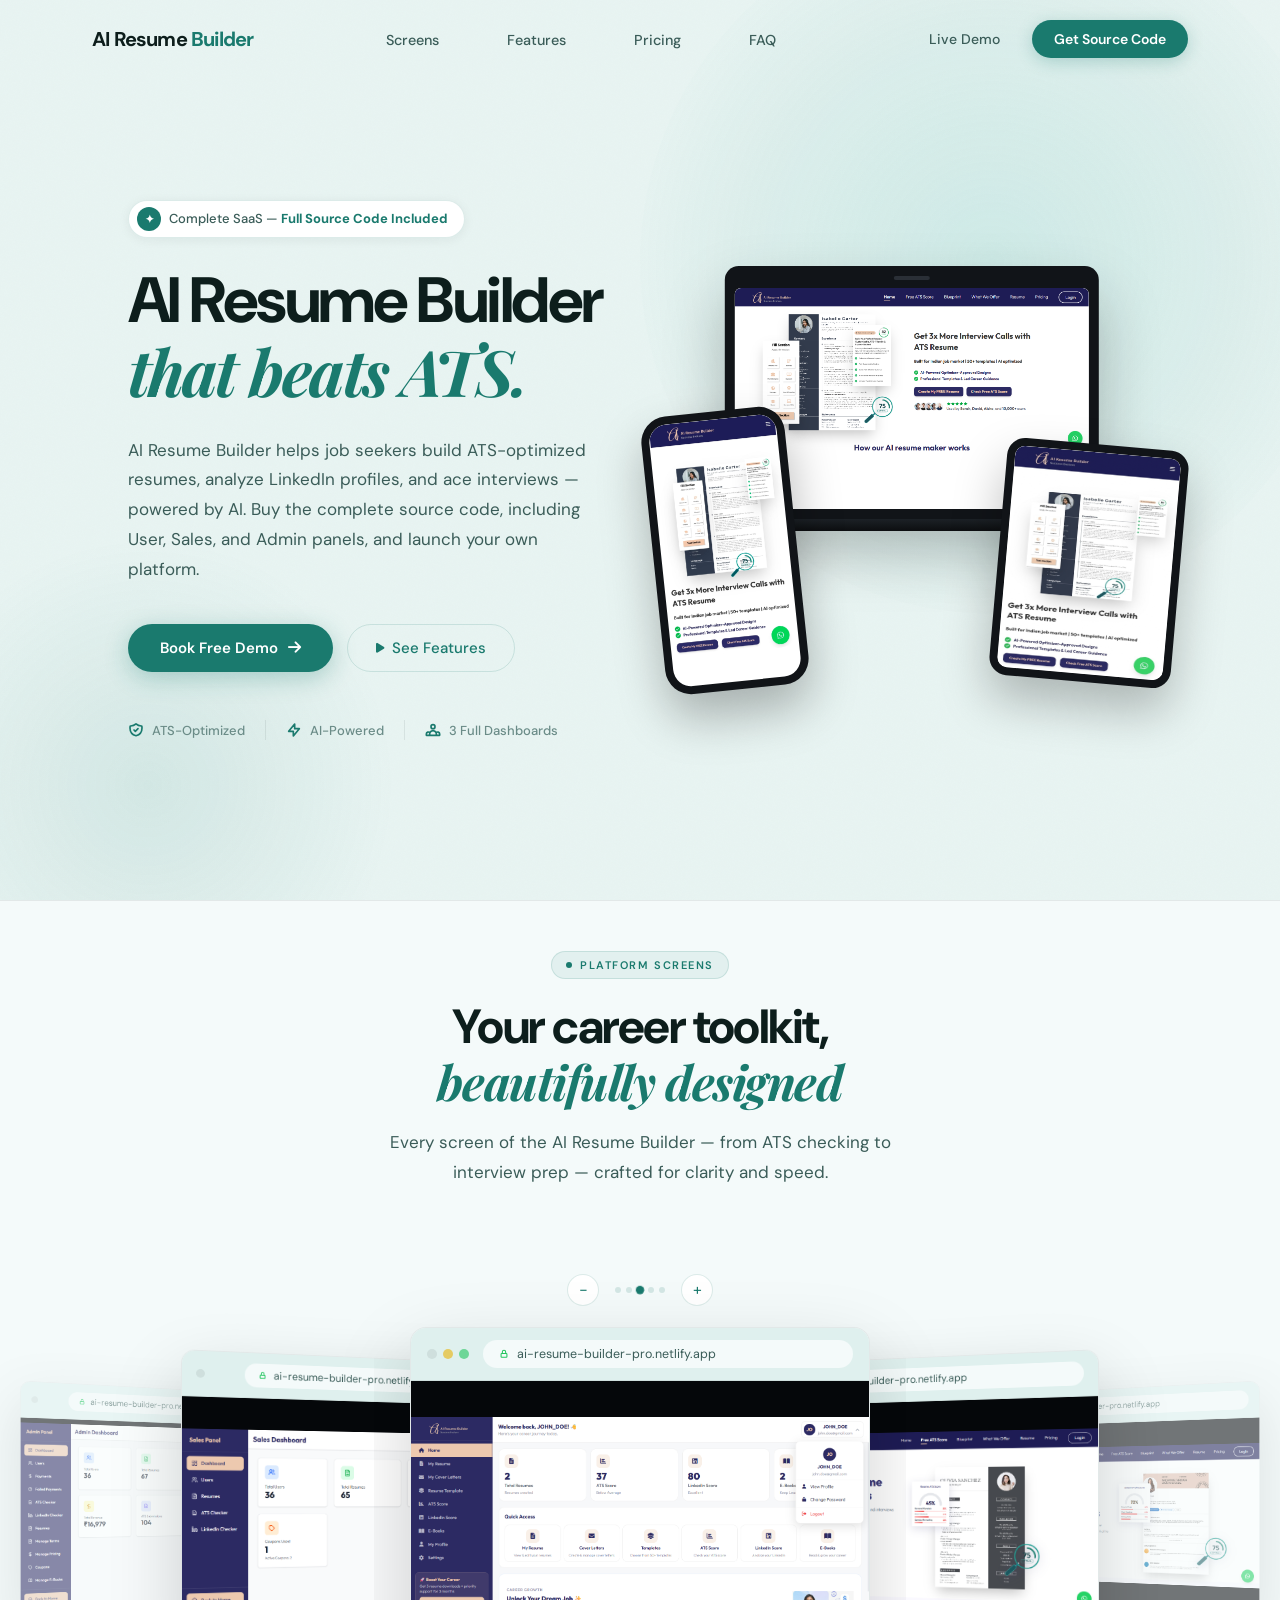
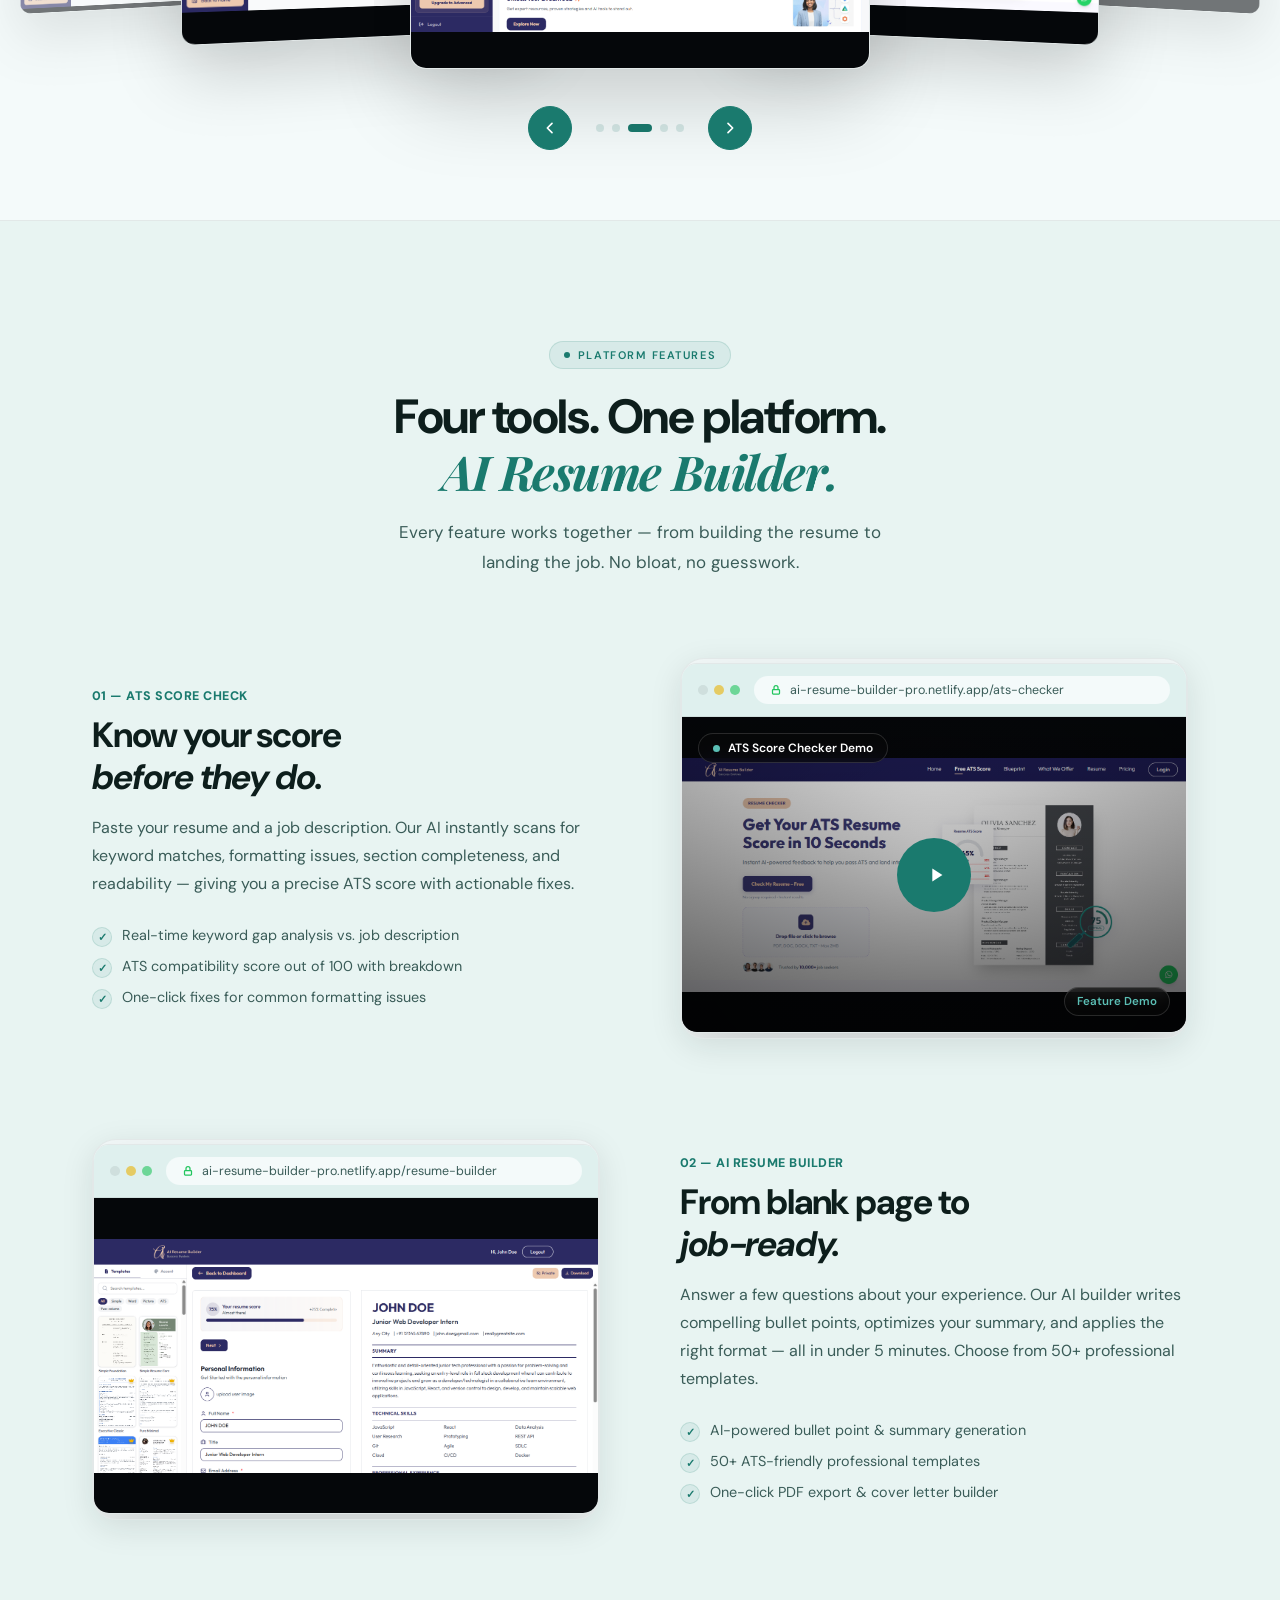
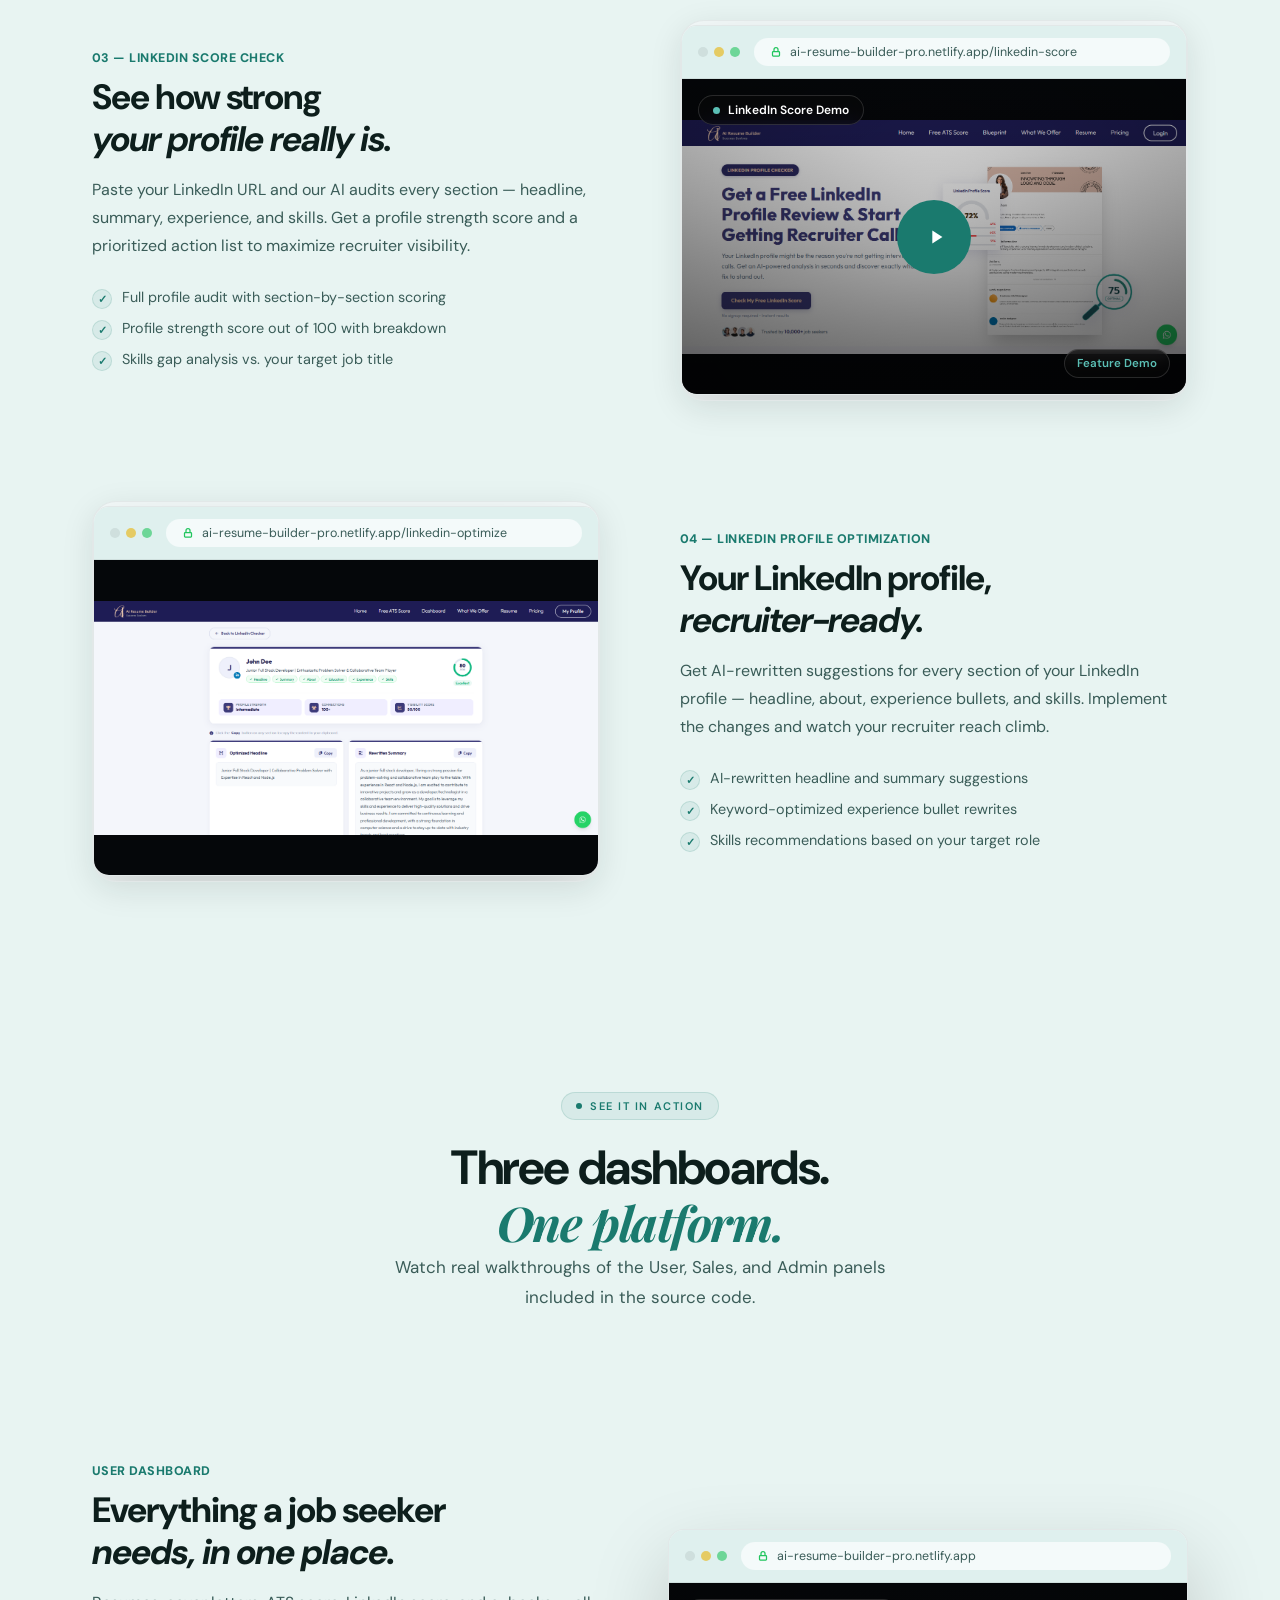
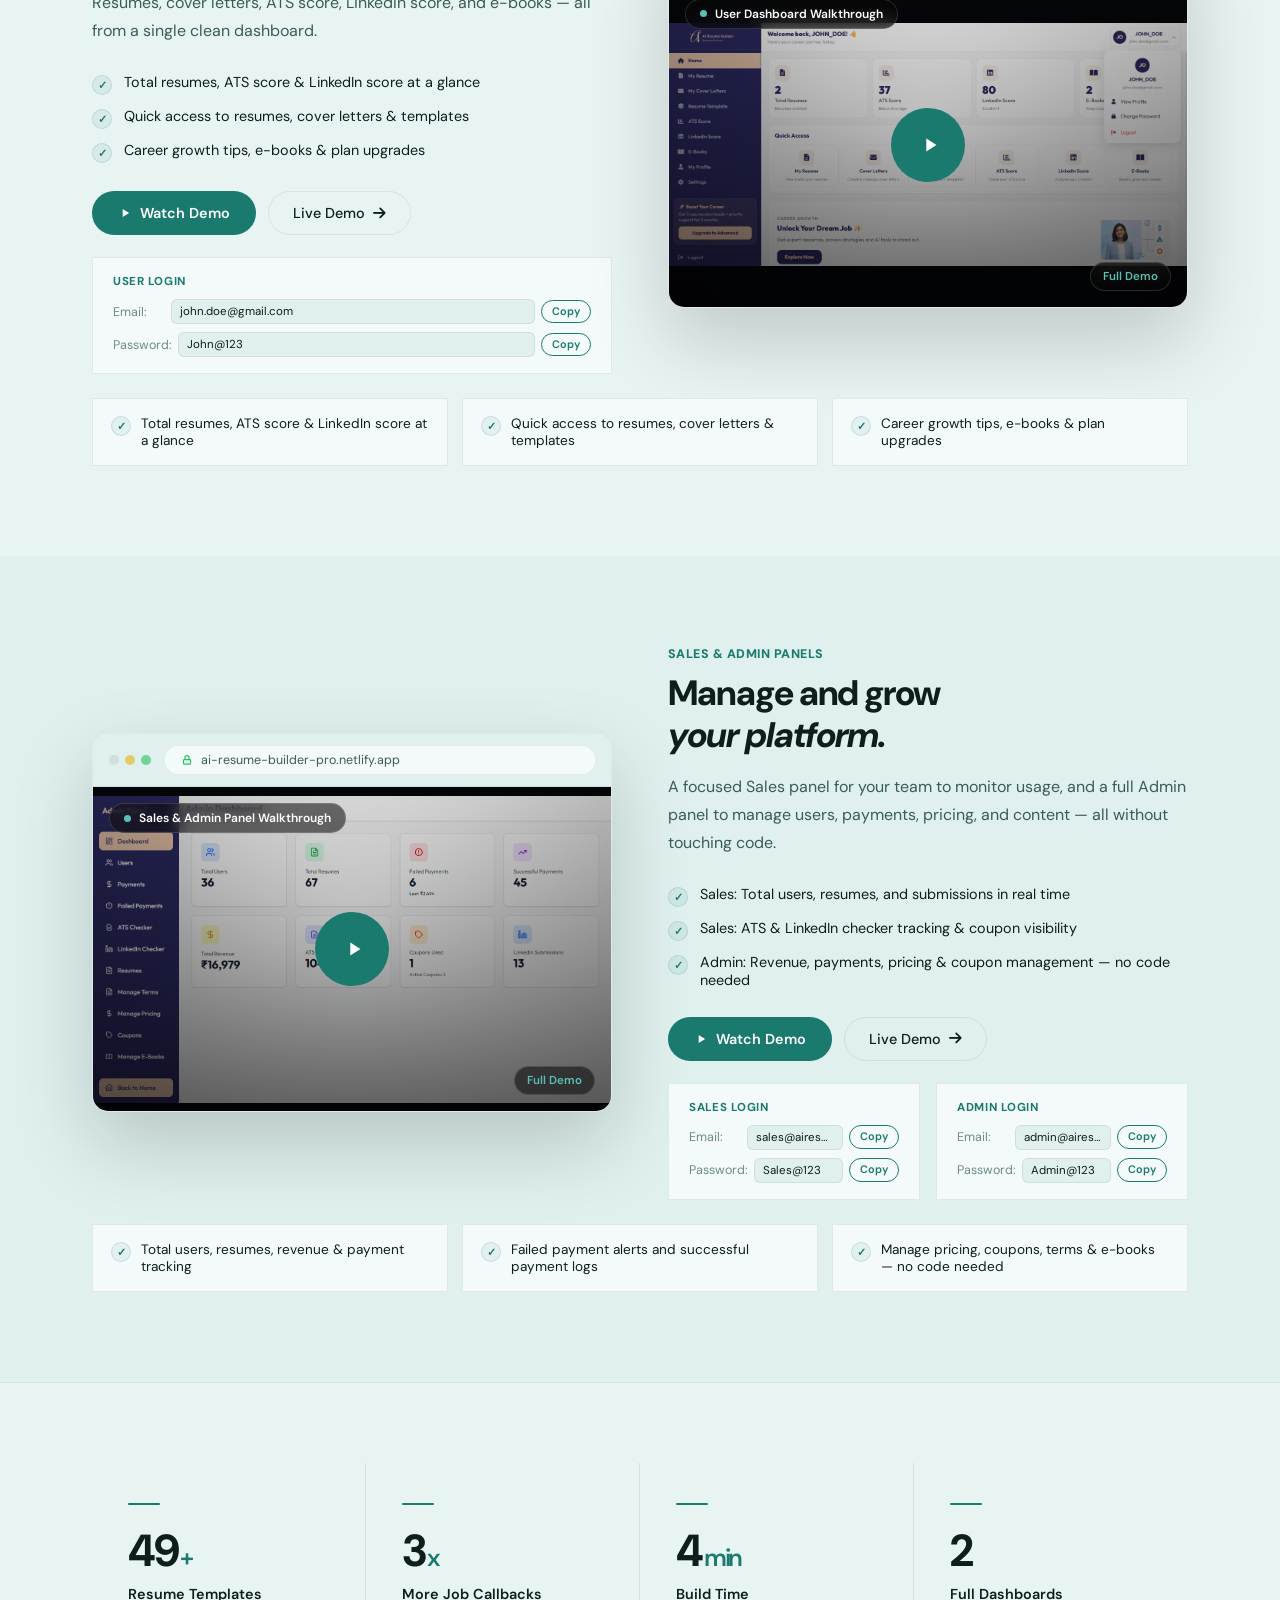
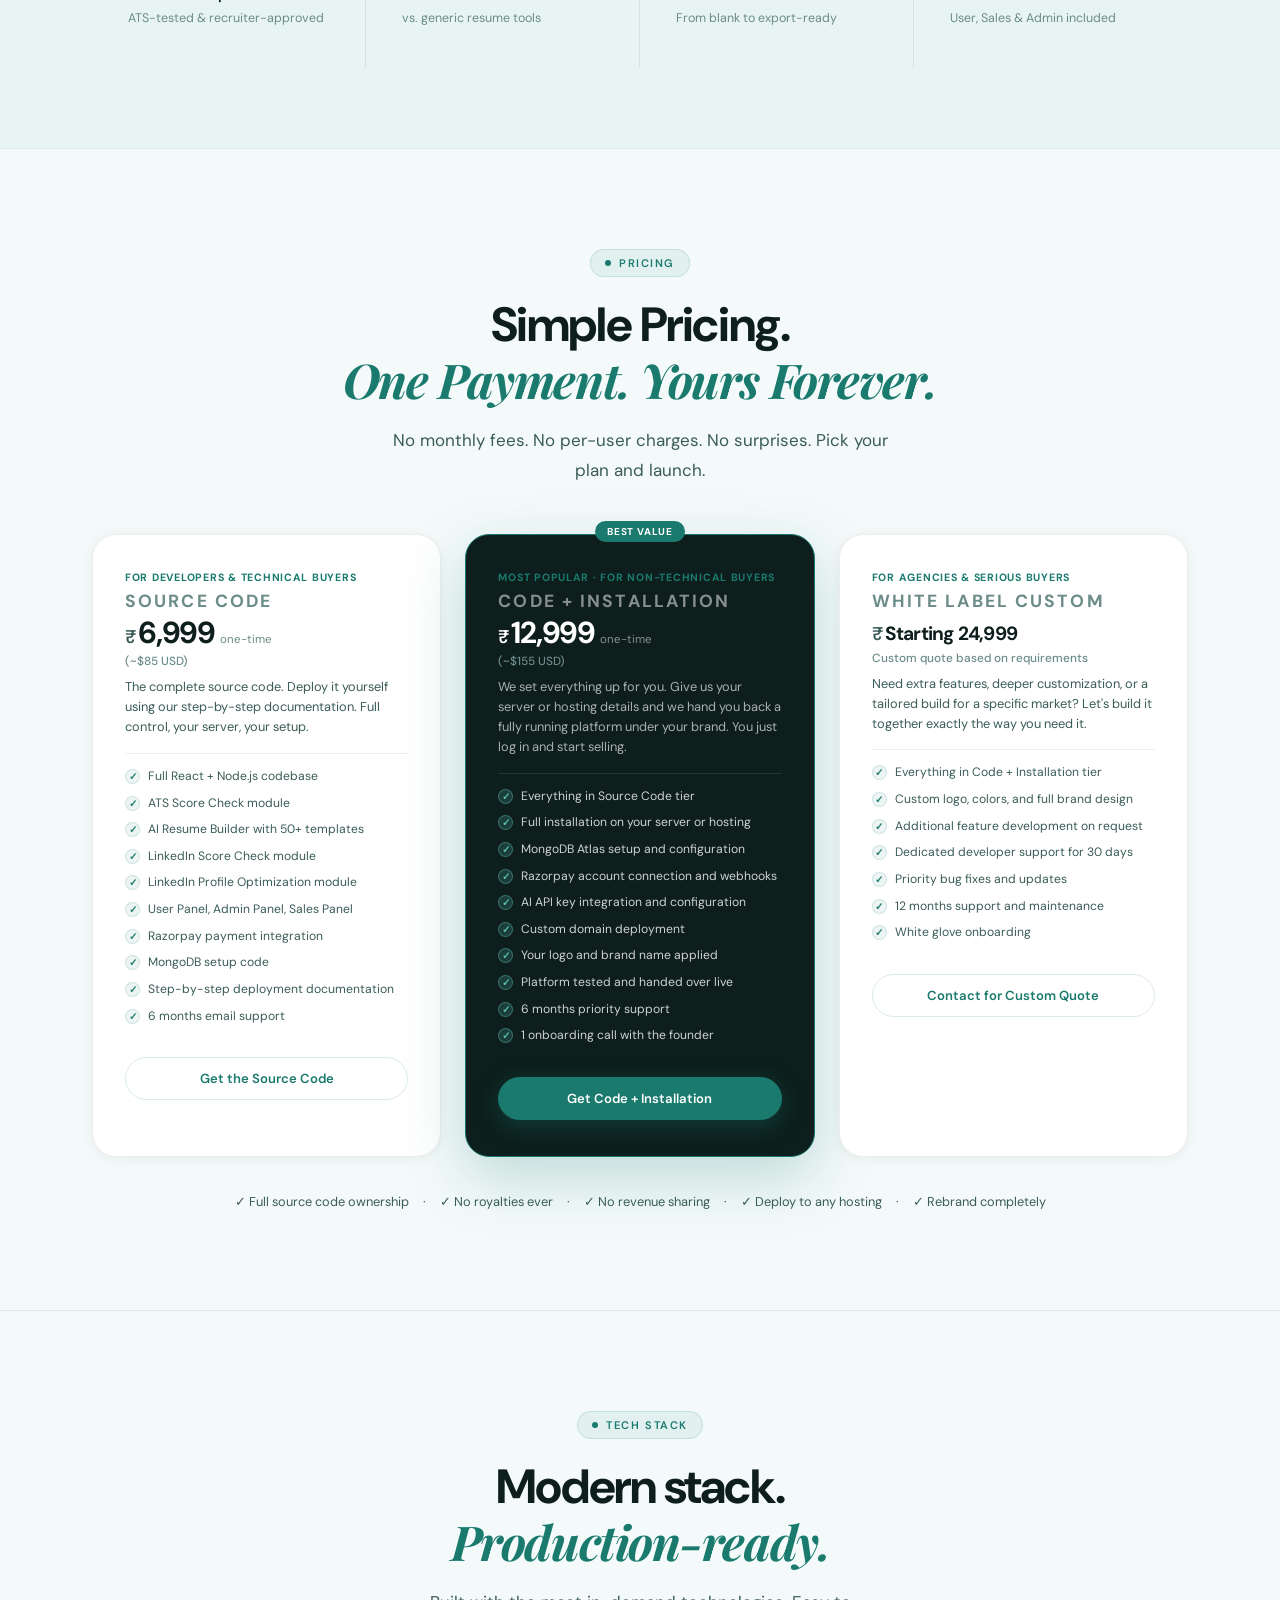
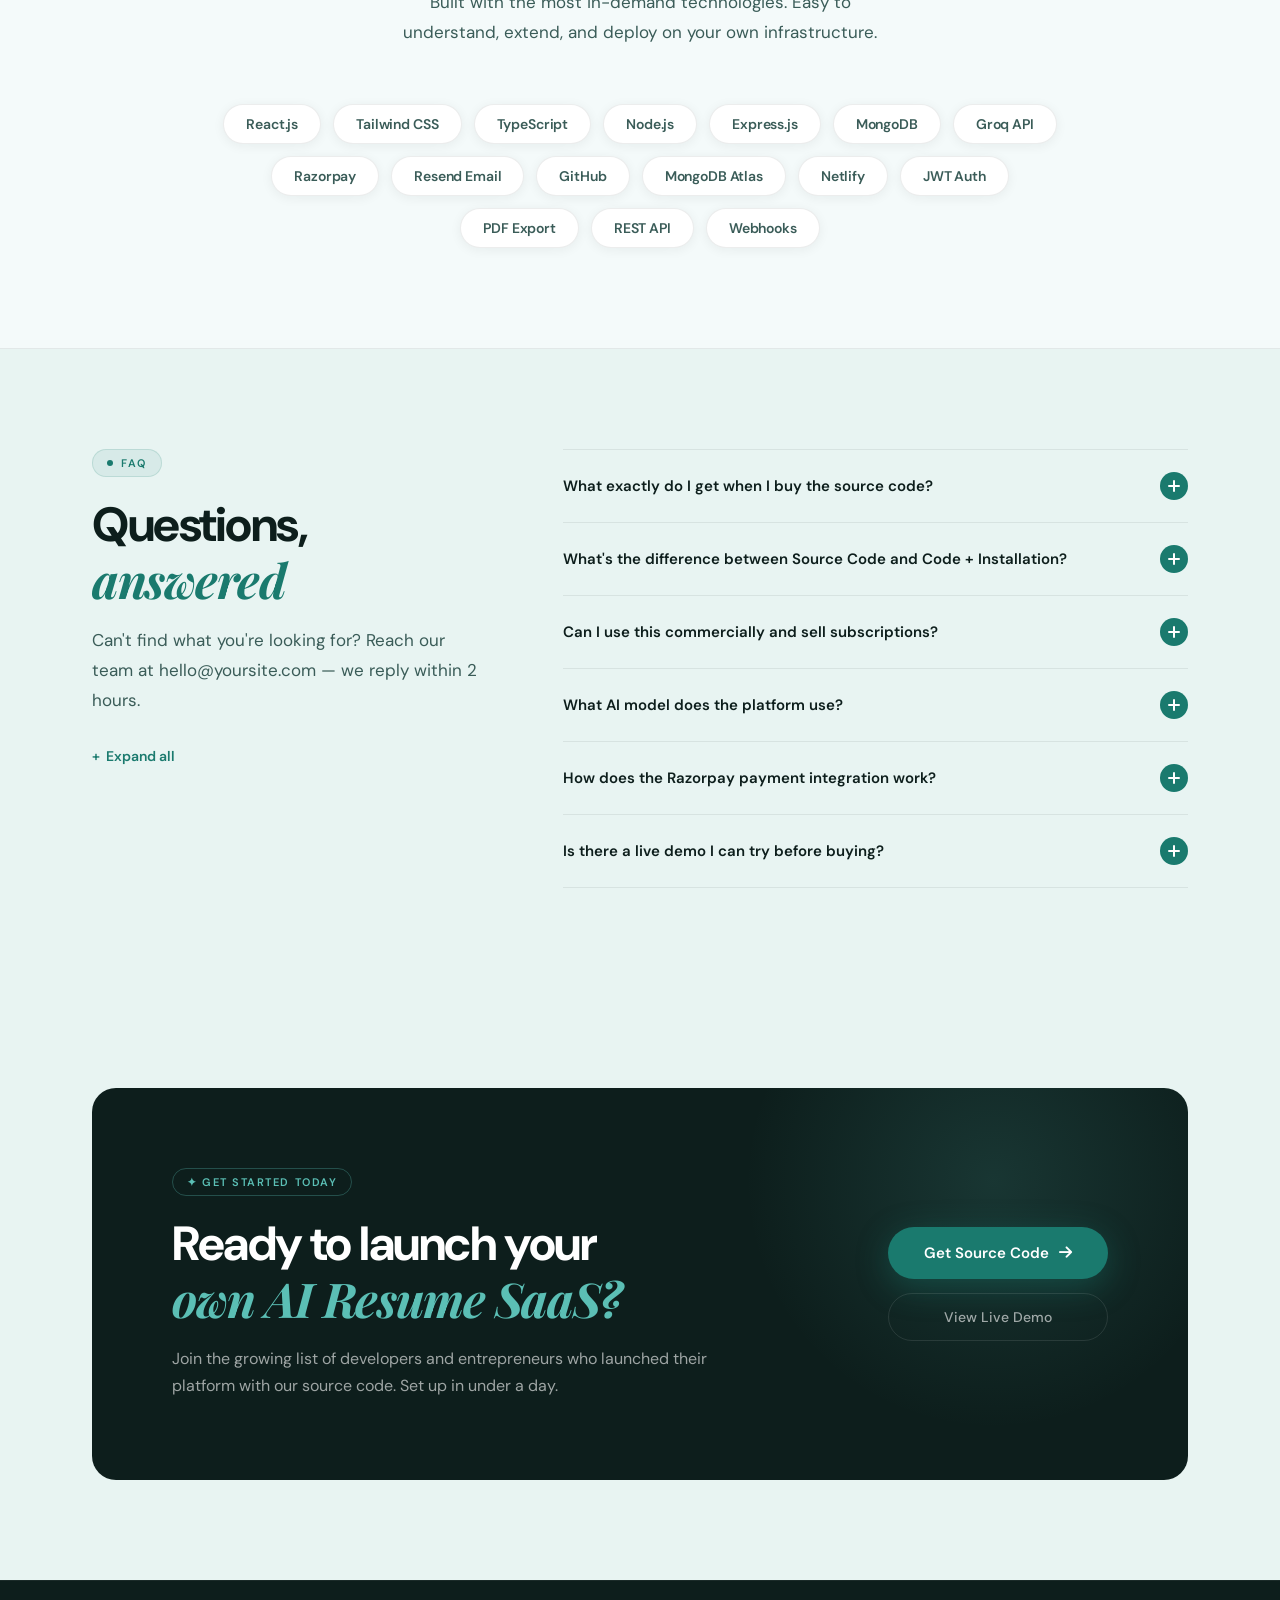
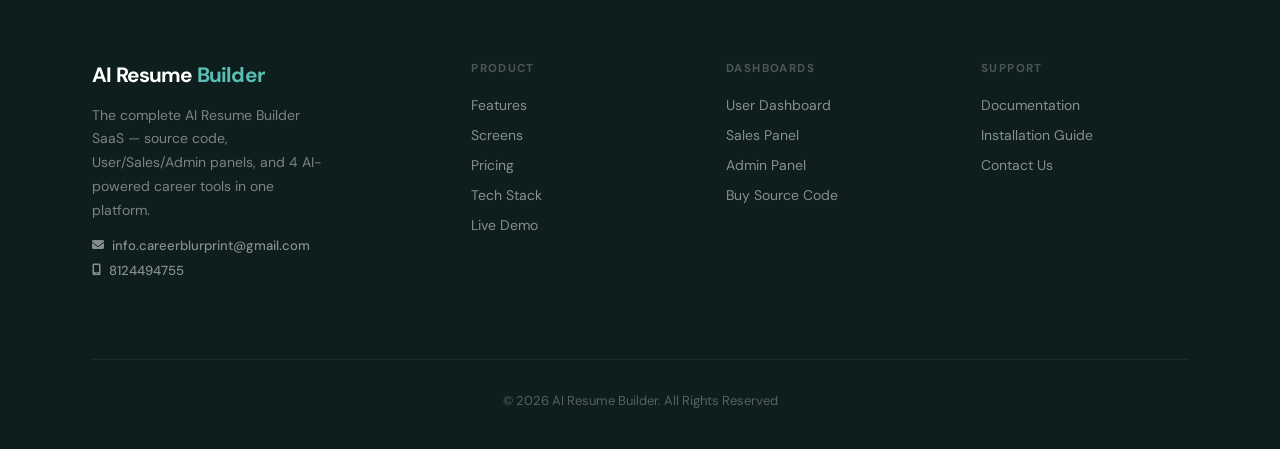
==== commit 51537c60: "Added documentation page and updates" ====
--- a/index.html
+++ b/index.html
@@ -1291,9 +1291,14 @@
 
     @media (max-width: 768px) {
       .demo-section {
-        padding: 60px 0;
-      }
-
+        padding: 30px 0;
+      }
+    .feature-row.reverse {
+      margin-bottom: 50px;
+    }
+        .feature-row {
+           margin-bottom: 50px;
+        }
       .hero {
         padding: 80px 0 60px;
       }
@@ -2245,7 +2250,7 @@
               </svg>
               Watch Demo
             </button>
-            <a href="https://ai-resume-builder-pro.netlify.app/" target="_blank" class="btn-demo-outline">Live Demo <i
+            <a href="https://ai-resume-builder-pro.netlify.app/login" target="_blank" class="btn-demo-outline">Live Demo <i
                 class="fa-solid fa-arrow-right"></i></a>
           </div>
           <div class="creds-combined">
@@ -2732,7 +2737,7 @@
         <div>
           <div class="footer-col-label">Support</div>
           <div class="footer-links">
-            <a href="#">Documentation</a>
+            <a href="Documentation.html">Documentation</a>
             <a href="#">Installation Guide</a>
             <a href="#">Contact Us</a>
           </div>
--- a/templatemo-622-clearwave.css
+++ b/templatemo-622-clearwave.css
@@ -1073,3 +1073,85 @@
       .hero-trust { gap: 12px; }
       .trust-divider { display: none; }
     }
+
+@media (max-width: 768px) {
+  .carousel-zoom { padding: 30px 0 0; }
+  .container { padding: 0 20px; }
+  .nav-links, .nav-cta { display: none; }
+  .nav-hamburger { display: flex; }
+  .testimonials-grid { grid-template-columns: 1fr; }
+  .testimonial-card.tall { grid-row: auto; }
+  .footer-grid { grid-template-columns: 1fr; }
+  .cta-inner { padding: 40px 24px; }
+  .pricing-grid { max-width: 100%; }
+  .stats-grid { grid-template-columns: repeat(2, 1fr); }
+  .hero-float-badge-2 { right: 0; }
+  /* Carousel mobile */
+  .carousel-stage { height: 400px; }
+  :root {
+    --pw: 150px;
+    --gap1: 168px;
+    --gap2: 300px;
+    --gap-hide: 430px;
+  }
+  .phone-card[data-pos="left2"],
+  .phone-card[data-pos="right2"] { opacity: 0.35; }
+
+  /* ---- Reduced section padding: mobile ---- */
+  .hero { padding: 80px 0 60px; }
+  .features-section { padding: 64px 0; }
+  .features-header { margin-bottom: 48px; }
+  .carousel-section { padding: 64px 0; }
+  .stats-section { padding: 48px 0; }
+  .stat-card { padding: 24px 20px; }
+  .pricing-section { padding: 64px 0; }
+  .pricing-header { margin-bottom: 32px; }
+  .pricing-card { padding: 28px 24px; }
+  .testimonials-section { padding: 64px 0; }
+  .testimonials-header { margin-bottom: 40px; }
+  .testimonial-card { padding: 24px; }
+  .integrations-section { padding: 64px 0; }
+  .integrations-header { margin-bottom: 36px; }
+  .faq-section { padding: 64px 0; }
+  .faq-inner { gap: 40px; }
+  .cta-section { padding: 64px 0; }
+  .footer { padding: 48px 0 24px; }
+  .footer-grid { gap: 32px; margin-bottom: 32px; }
+}
+
+@media (max-width: 480px) {
+  .stats-grid { grid-template-columns: 1fr 1fr; }
+  .hero-trust { gap: 12px; }
+  .trust-divider { display: none; }
+
+  /* ---- Reduced section padding: small mobile ---- */
+  .hero { padding: 56px 0 40px; }
+  .features-section { padding: 48px 0; }
+  .features-header { margin-bottom: 32px; }
+  .carousel-section { padding: 48px 0; }
+  .stats-section { padding: 32px 0; }
+  .stat-card { padding: 20px 16px; }
+  .pricing-section { padding: 48px 0; }
+  .pricing-card { padding: 22px 18px; }
+  .testimonials-section { padding: 48px 0; }
+  .testimonial-card { padding: 20px; }
+  .integrations-section { padding: 48px 0; }
+  .faq-section { padding: 20px 0; }
+  .cta-section { padding: 48px 0; }
+  .cta-inner { padding: 32px 20px; }
+  .footer { padding: 36px 0 20px; }
+}
+
+@media (max-width: 768px) {
+  .hero { min-height: auto; }
+  .dashboard-body { padding: 16px; }
+  .ticker-section { padding: 28px 0; }
+  .pricing-toggle { margin-bottom: 32px; }
+  .faq-sidebar .section-sub { margin-bottom: 20px; }
+}
+
+@media (max-width: 480px) {
+  .carousel-stage { height: 320px; }
+  .dashboard-body { padding: 14px; }
+  .ticker-section { padding: 20px 0; }
+}
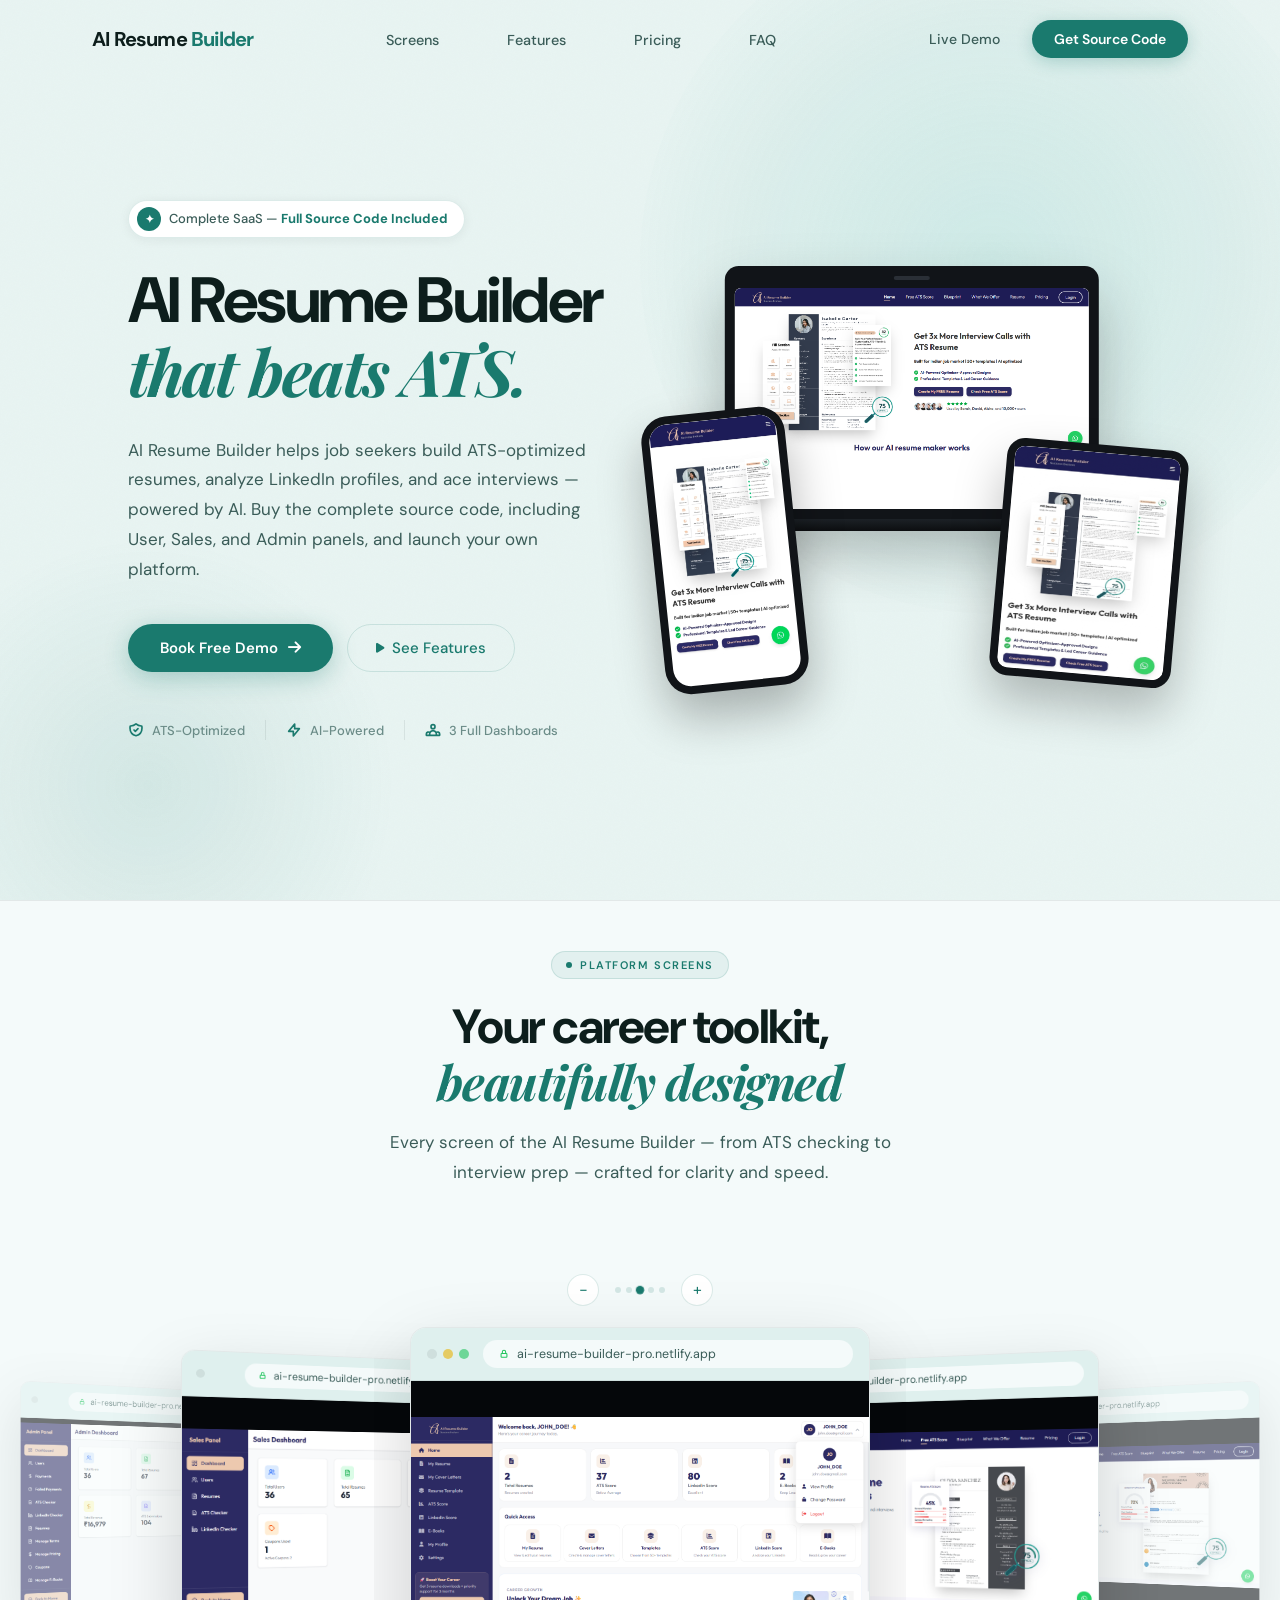
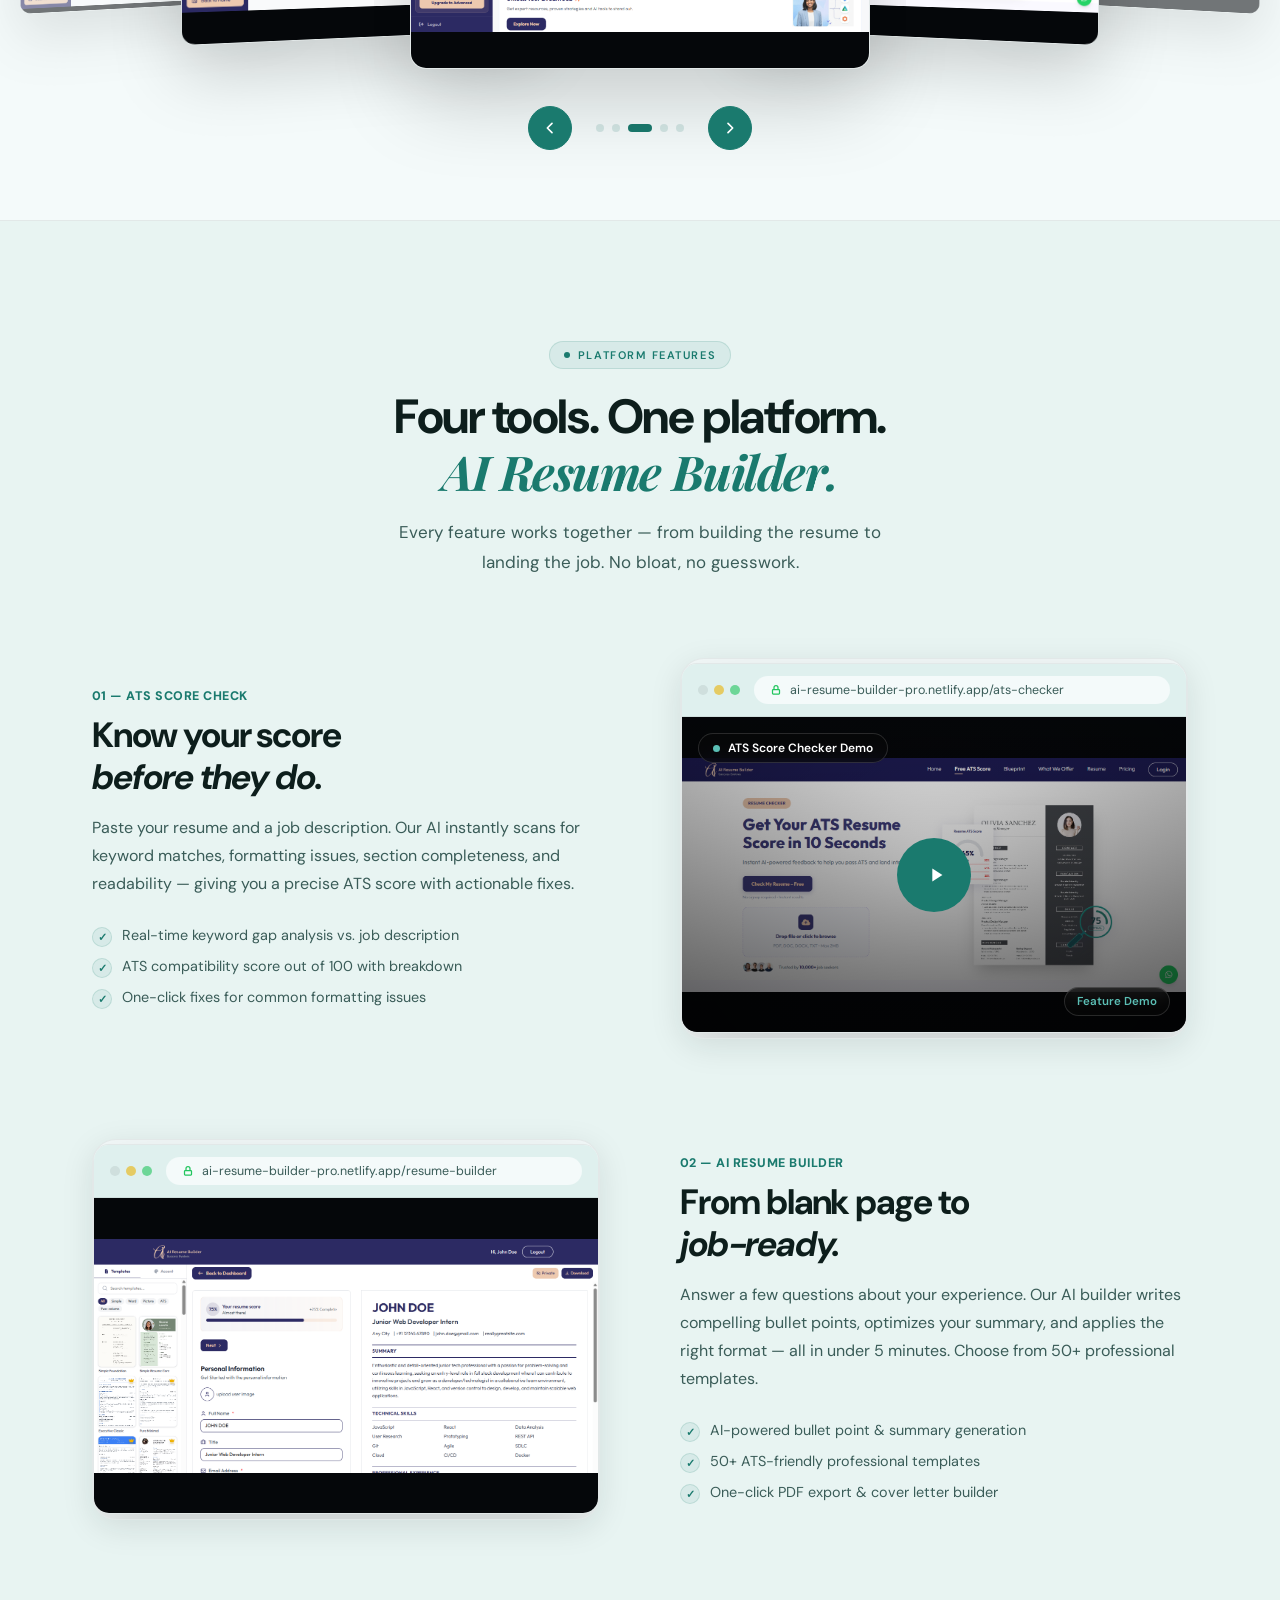
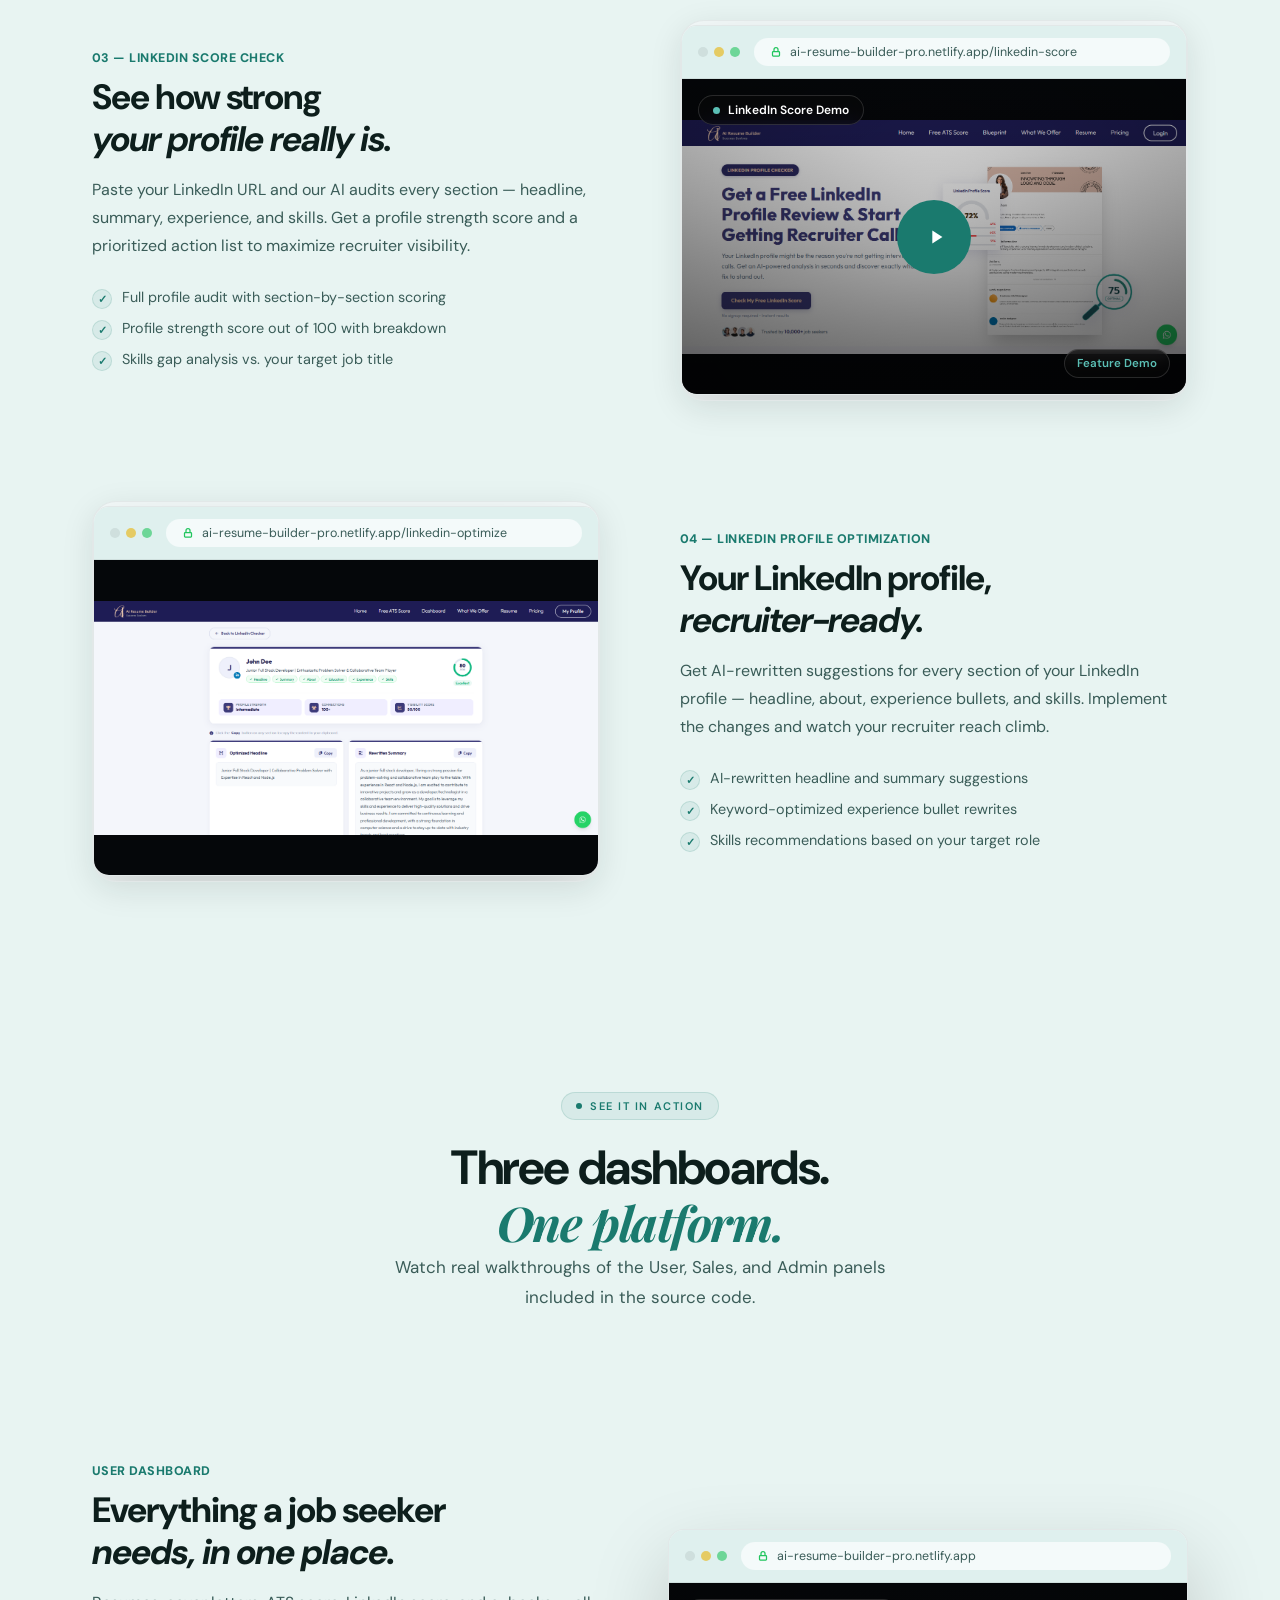
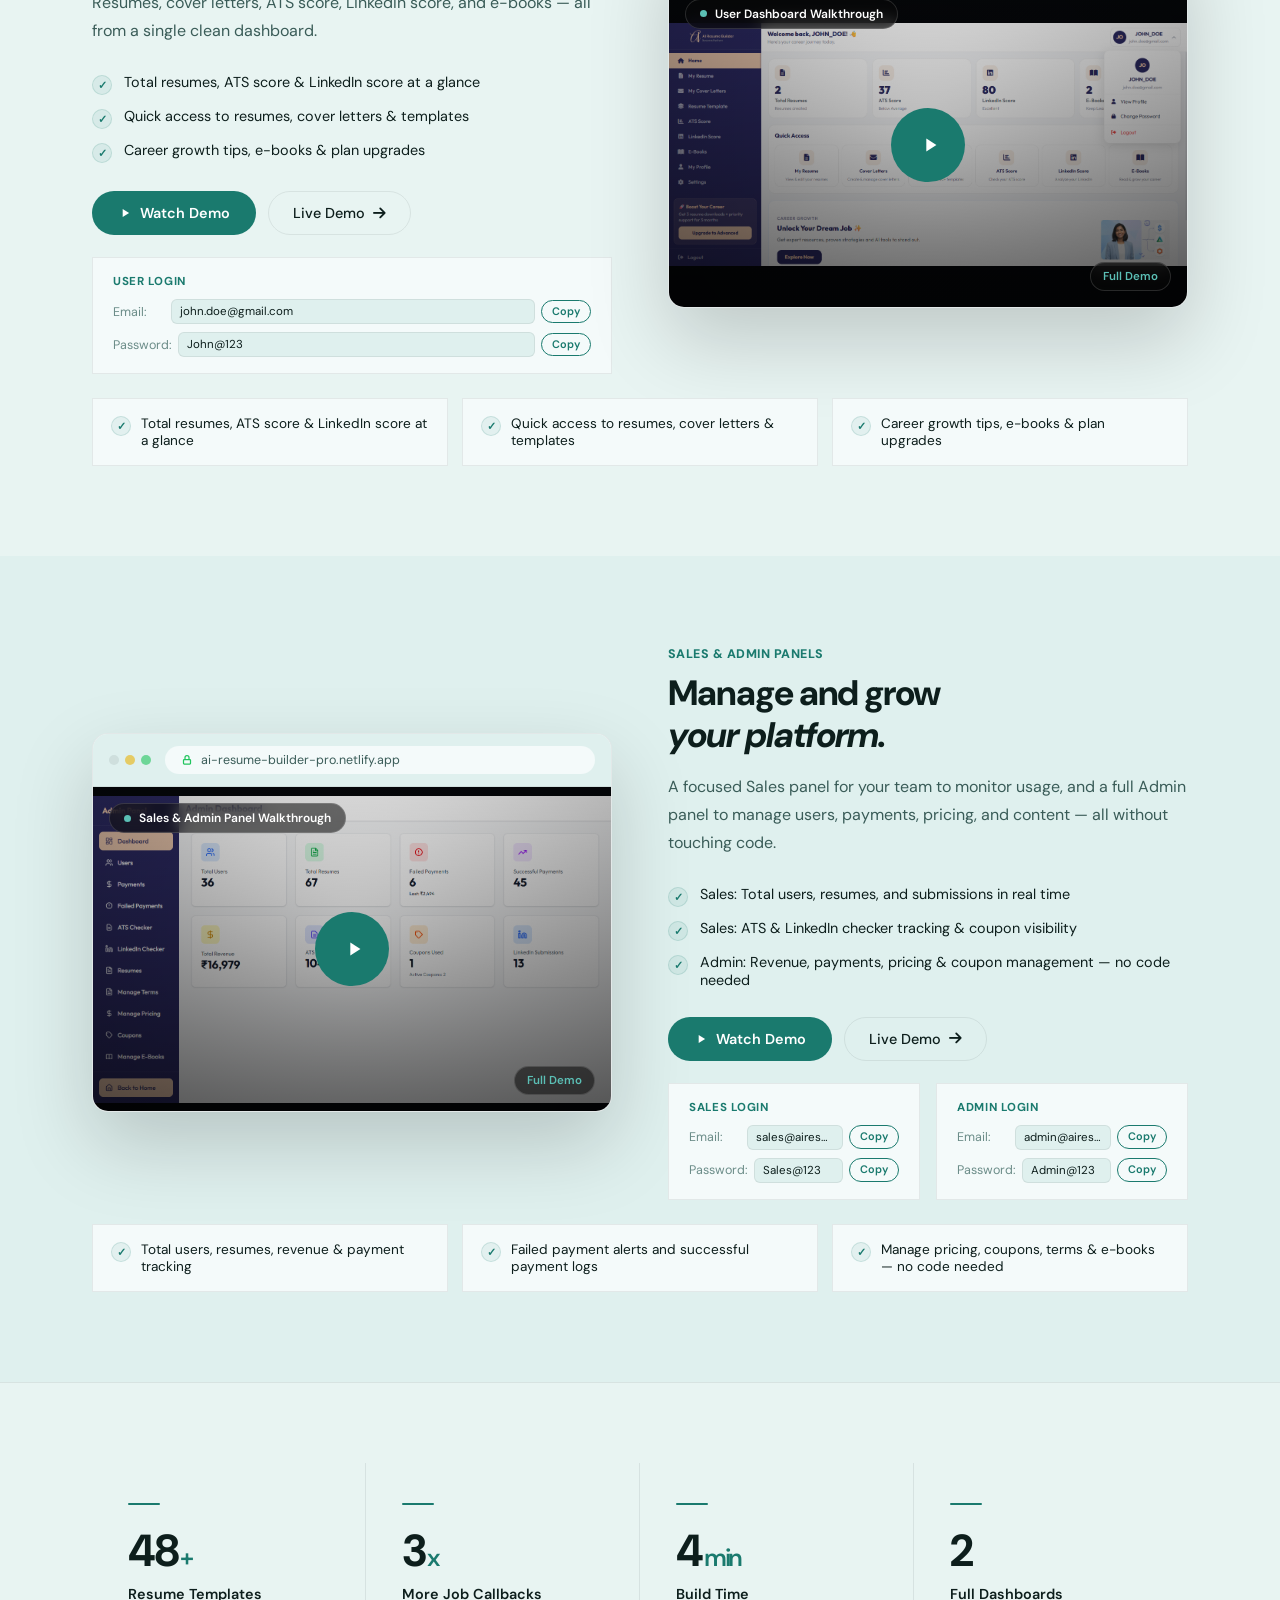
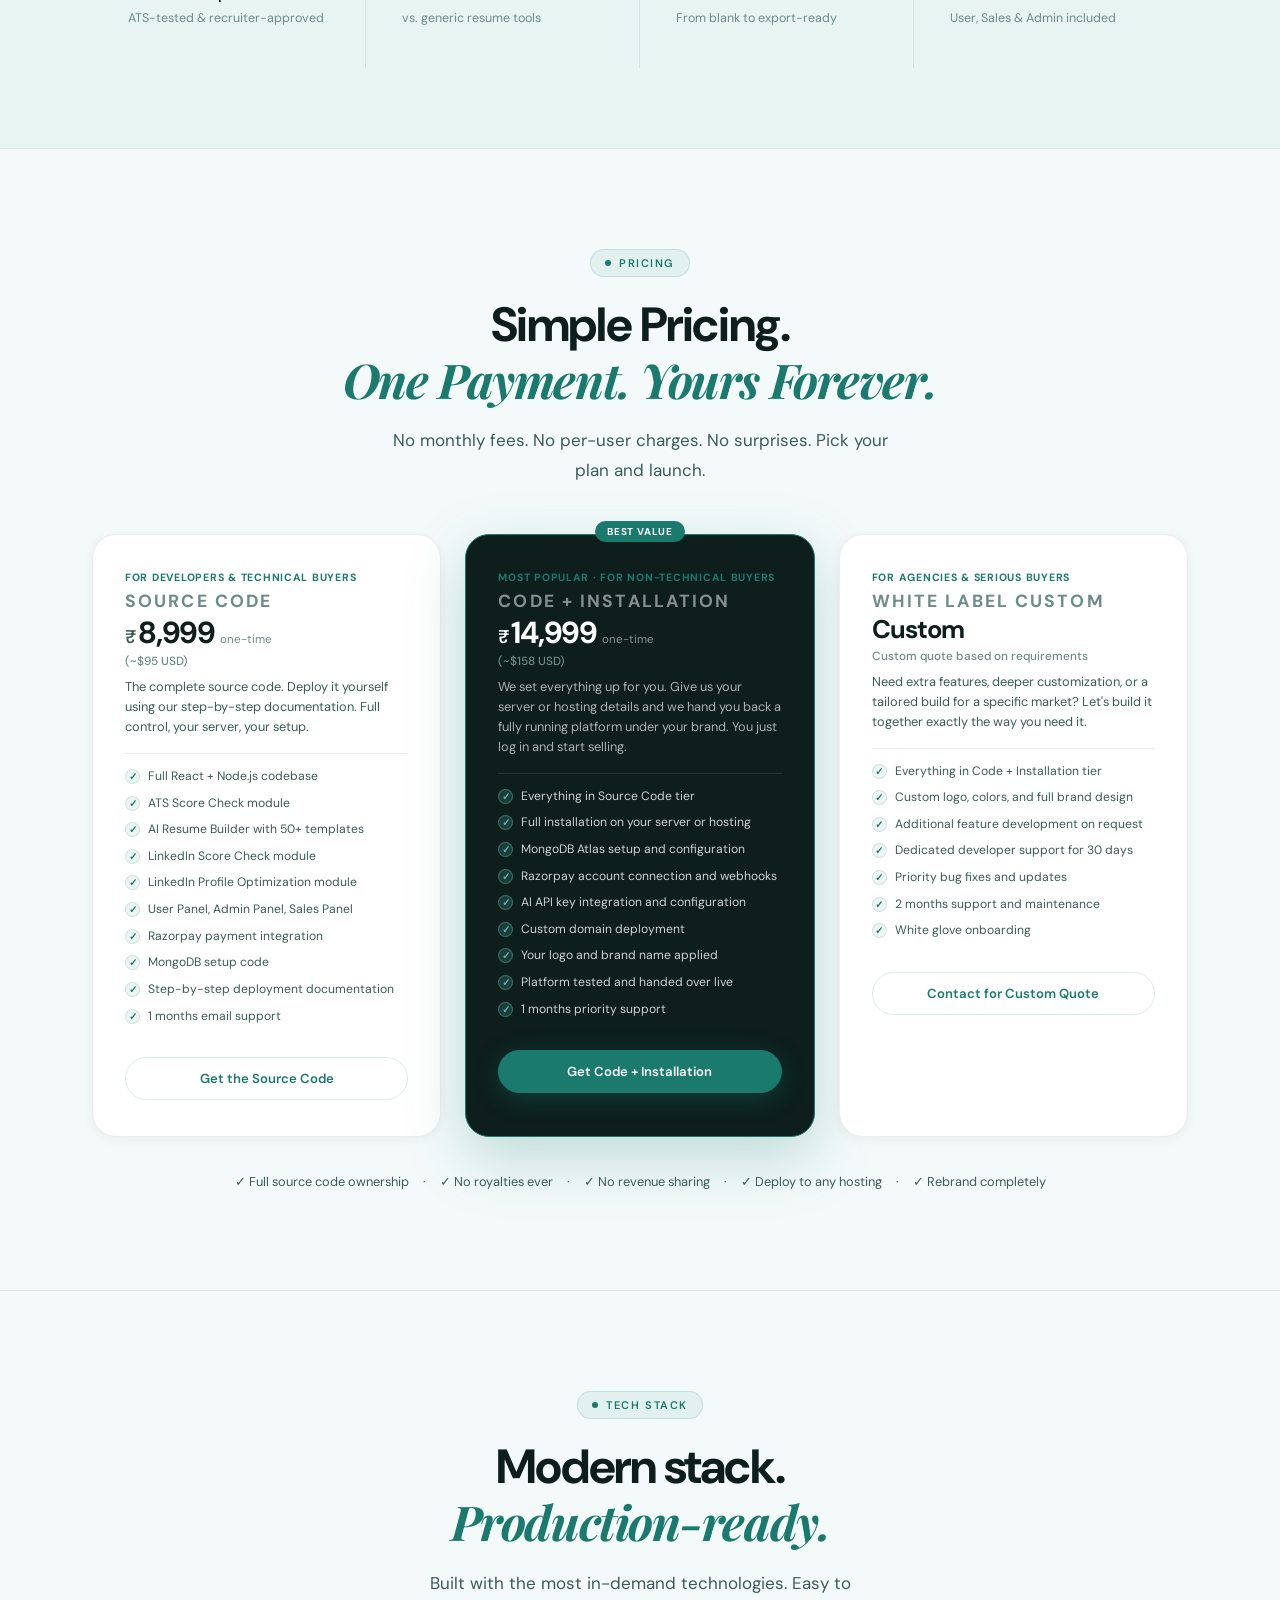
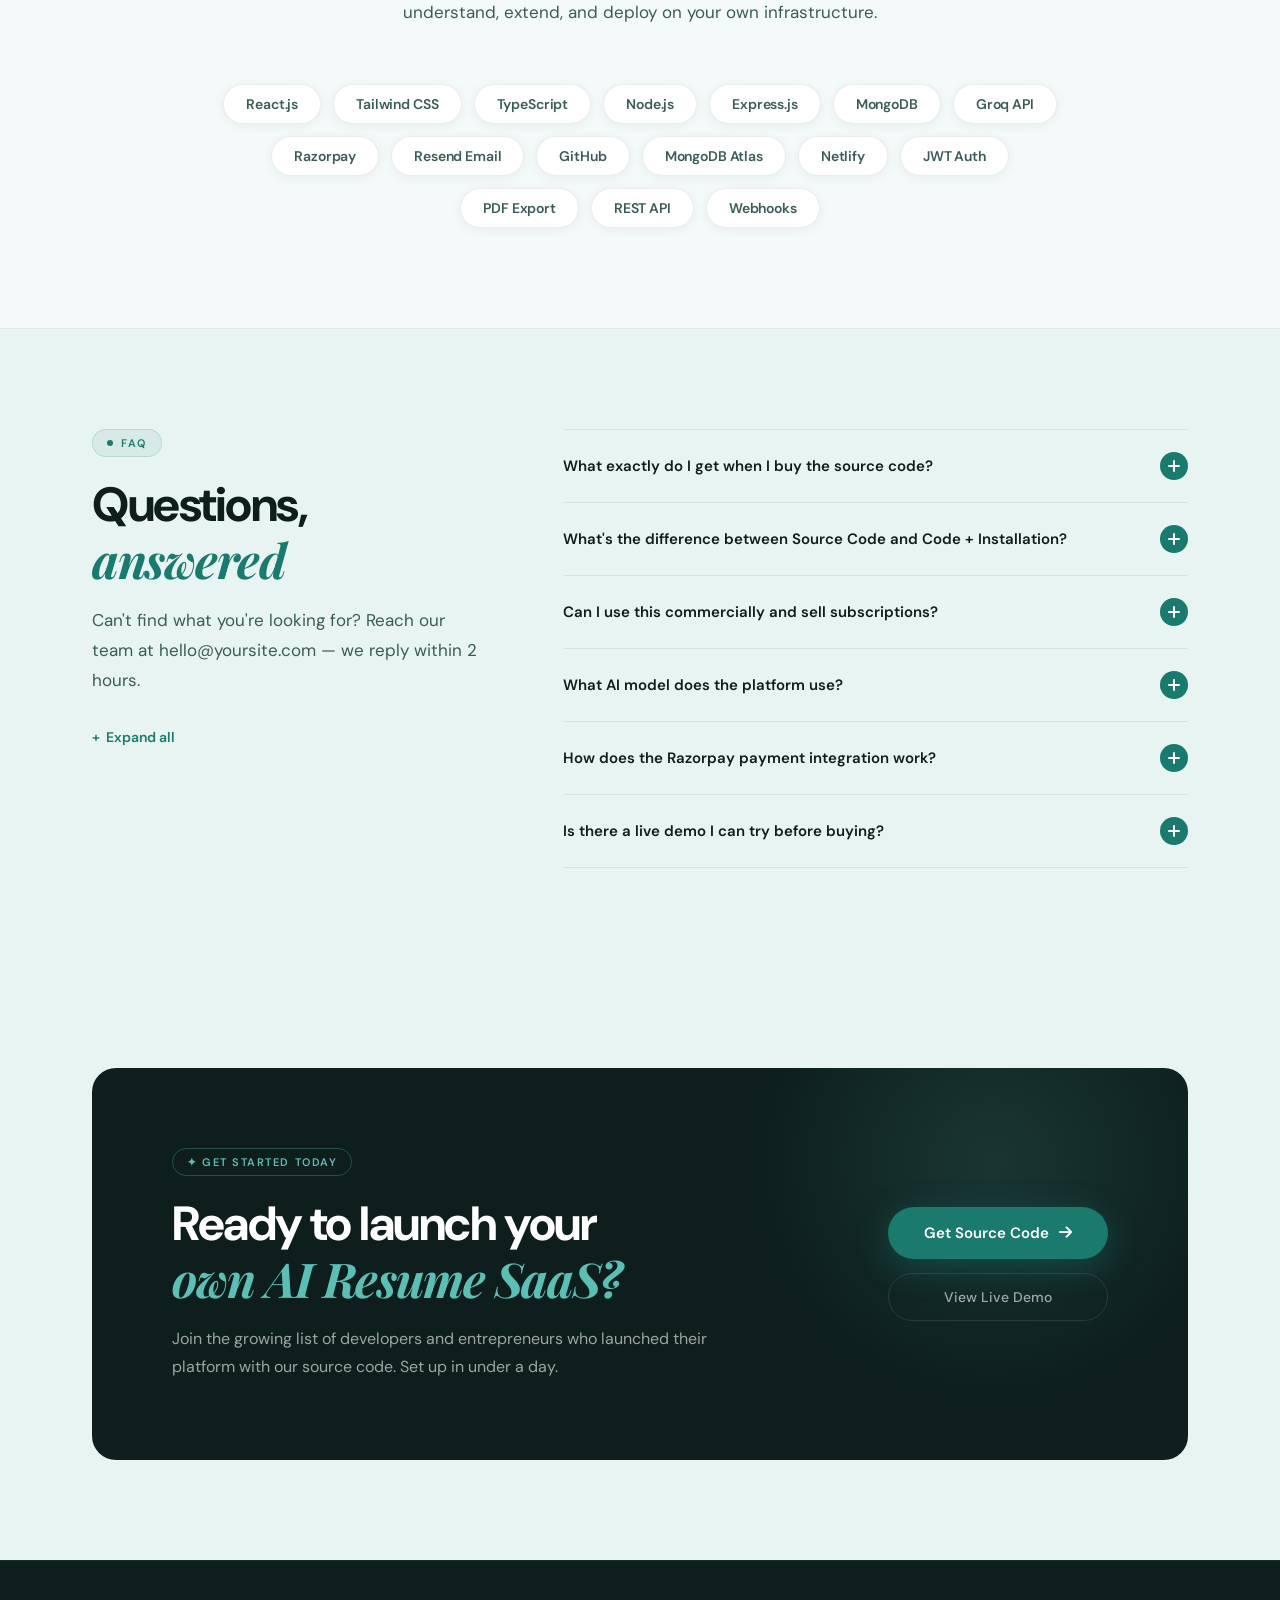
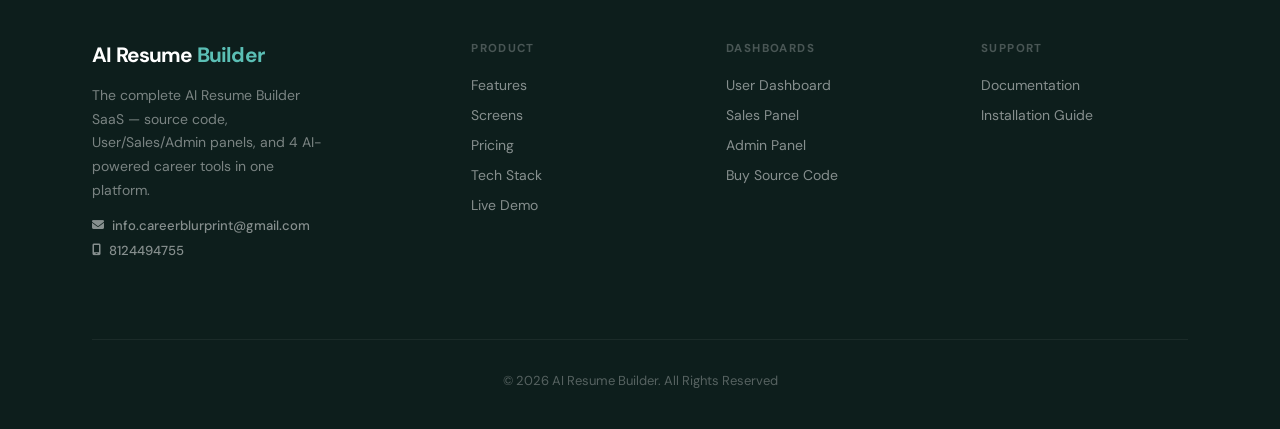
==== commit eab295ec: "Fix pricing card: remove currency symbol before Custom" ====
--- a/index.html
+++ b/index.html
@@ -1180,7 +1180,7 @@
     }
 
     .pricing-section #price-ent {
-      font-size: 1.2rem;
+      font-size: 1.6rem;
     }
 
     .pricing-section .price-period {
@@ -1645,7 +1645,7 @@
     <a href="#pricing">Pricing</a>
     <a href="#integrations">Tech Stack</a>
     <a href="#faq">FAQ</a>
-    <a href="#" class="mobile-cta btn-primary">Get Source Code</a>
+  <a href="https://wa.me/918124494755?text=Hi%2C%20I%27m%20interested%20in%20the%20AI%20Resume%20Builder%20source%20code.%20Can%20you%20share%20more%20details%20about%20pricing%20and%20what%27s%20included%3F" target="_blank" class="mobile-cta btn-primary">Get Source Code</a>
   </div>
 
   <!-- ── 1. NAV ── -->
@@ -1660,7 +1660,7 @@
       </ul>
       <div class="nav-cta">
         <a href="https://ai-resume-builder-pro.netlify.app/" target="_blank" class="btn-ghost">Live Demo</a>
-        <a href="#pricing" class="btn-primary">Get Source Code</a>
+        <a href="https://wa.me/918124494755?text=Hi%2C%20I%27m%20interested%20in%20the%20AI%20Resume%20Builder%20source%20code.%20Can%20you%20share%20more%20details%20about%20pricing%20and%20what%27s%20included%3F" target="_blank" class="btn-primary">Get Source Code</a>
       </div>
       <button class="nav-hamburger" id="hamburger" aria-label="Toggle menu" aria-expanded="false">
         <span></span><span></span><span></span>
@@ -1688,10 +1688,10 @@
           </p>
           <div class="hero-actions reveal reveal-delay-3">
             <!-- Book Free Demo → WhatsApp redirect -->
-            <a href="https://wa.me/918124494755" target="_blank" class="btn-primary-lg">
-              Book Free Demo
-              <span class="btn-arrow"><i class="fa-solid fa-arrow-right"></i></span>
-            </a>
+           <a href="https://wa.me/918124494755?text=Hi%2C%20I%27d%20like%20to%20book%20a%20free%20demo%20of%20the%20AI%20Resume%20Builder.%20When%20can%20we%20schedule%20it%3F" target="_blank" class="btn-primary-lg">
+  Book Free Demo
+  <span class="btn-arrow"><i class="fa-solid fa-arrow-right"></i></span>
+</a>
             <a href="#features" class="btn-outline-lg">
               <i class="fa-solid fa-play" style="font-size:0.7rem;"></i> See Features
             </a>
@@ -2386,10 +2386,10 @@
           <div class="pricing-tier">Source Code</div>
           <div class="pricing-price">
             <span class="price-currency">₹</span>
-            <span class="price-amount" id="price-starter">6,999</span>
+            <span class="price-amount" id="price-starter">8,999</span>
             <span class="price-period">&nbsp;one-time</span>
           </div>
-          <div class="price-usd-note">(~$85 USD)</div>
+          <div class="price-usd-note">(~$95 USD)</div>
           <p class="pricing-desc">The complete source code. Deploy it yourself using our step-by-step documentation.
             Full control, your server, your setup.</p>
           <div class="pricing-divider"></div>
@@ -2422,10 +2422,10 @@
               <div class="pricing-check">✓</div><span>Step-by-step deployment documentation</span>
             </div>
             <div class="pricing-feature">
-              <div class="pricing-check">✓</div><span>6 months email support</span>
-            </div>
-          </div>
-          <a href="#" class="pricing-cta">Get the Source Code</a>
+              <div class="pricing-check">✓</div><span>1 months email support</span>
+            </div>
+          </div>
+        <a href="https://wa.me/918124494755?text=Hi%2C%20I%27d%20like%20to%20buy%20the%20Source%20Code%20plan%20(%E2%82%B98%2C999)%20for%20the%20AI%20Resume%20Builder.%20Can%20you%20guide%20me%20on%20the%20next%20steps%3F" target="_blank" class="pricing-cta">Get the Source Code</a>
         </div>
 
         <div class="pricing-card featured reveal reveal-delay-1">
@@ -2434,10 +2434,10 @@
           <div class="pricing-tier">Code + Installation</div>
           <div class="pricing-price">
             <span class="price-currency">₹</span>
-            <span class="price-amount" id="price-pro">12,999</span>
+            <span class="price-amount" id="price-pro">14,999</span>
             <span class="price-period">&nbsp;one-time</span>
           </div>
-          <div class="price-usd-note">(~$155 USD)</div>
+          <div class="price-usd-note">(~$158 USD)</div>
           <p class="pricing-desc">We set everything up for you. Give us your server or hosting details and we hand you
             back a fully running platform under your brand. You just log in and start selling.</p>
           <div class="pricing-divider"></div>
@@ -2467,21 +2467,17 @@
               <div class="pricing-check">✓</div><span>Platform tested and handed over live</span>
             </div>
             <div class="pricing-feature">
-              <div class="pricing-check">✓</div><span>6 months priority support</span>
-            </div>
-            <div class="pricing-feature">
-              <div class="pricing-check">✓</div><span>1 onboarding call with the founder</span>
-            </div>
-          </div>
-          <a href="#" class="pricing-cta">Get Code + Installation</a>
+              <div class="pricing-check">✓</div><span>1 months priority support</span>
+            </div>
+          </div>
+        <a href="https://wa.me/918124494755?text=Hi%2C%20I%27d%20like%20to%20buy%20the%20Code%20%2B%20Installation%20plan%20(%E2%82%B914%2C999)%20for%20the%20AI%20Resume%20Builder.%20Can%20you%20guide%20me%20on%20the%20next%20steps%3F" target="_blank" class="pricing-cta">Get Code + Installation</a>
         </div>
 
         <div class="pricing-card reveal reveal-delay-2">
           <div class="pricing-tier-label">For Agencies &amp; Serious Buyers</div>
           <div class="pricing-tier">White Label Custom</div>
           <div class="pricing-price">
-            <span class="price-currency">₹</span>
-            <span class="price-amount" id="price-ent">Starting 24,999</span>
+            <span class="price-amount" id="price-ent">Custom</span>
           </div>
           <div class="price-usd-note">Custom quote based on requirements</div>
           <p class="pricing-desc">Need extra features, deeper customization, or a tailored build for a specific market?
@@ -2504,13 +2500,13 @@
               <div class="pricing-check">✓</div><span>Priority bug fixes and updates</span>
             </div>
             <div class="pricing-feature">
-              <div class="pricing-check">✓</div><span>12 months support and maintenance</span>
+              <div class="pricing-check">✓</div><span>2 months support and maintenance</span>
             </div>
             <div class="pricing-feature">
               <div class="pricing-check">✓</div><span>White glove onboarding</span>
             </div>
           </div>
-          <a href="#faq" class="pricing-cta">Contact for Custom Quote</a>
+          <a href="https://wa.me/918124494755?text=Hi%2C%20I%27m%20interested%20in%20the%20White%20Label%20Custom%20plan%20for%20the%20AI%20Resume%20Builder.%20I%27d%20like%20a%20custom%20quote%20based%20on%20my%20requirements%20-%20can%20we%20discuss%3F" target="_blank" class="pricing-cta">Contact for Custom Quote</a>
         </div>
 
       </div>
@@ -2691,9 +2687,9 @@
             source code. Set up in under a day.</p>
         </div>
         <div class="cta-actions">
-          <a href="#pricing" class="btn-cta-primary">
-            Get Source Code <span><i class="fa-solid fa-arrow-right"></i></span>
-          </a>
+         <a href="https://wa.me/918124494755?text=Hi%2C%20I%27m%20interested%20in%20the%20AI%20Resume%20Builder%20source%20code.%20Can%20you%20share%20more%20details%20about%20pricing%20and%20what%27s%20included%3F" target="_blank" class="btn-cta-primary">
+    Get Source Code <span><i class="fa-solid fa-arrow-right"></i></span>
+</a>
           <a href="https://ai-resume-builder-pro.netlify.app/" target="_blank" class="btn-cta-ghost">View Live Demo</a>
         </div>
       </div>
@@ -2731,15 +2727,14 @@
             <a href="#demo-user">User Dashboard</a>
             <a href="#demo-sales-admin">Sales Panel</a>
             <a href="#demo-sales-admin">Admin Panel</a>
-            <a href="#pricing">Buy Source Code</a>
+          <a href="https://wa.me/918124494755?text=Hi%2C%20I%27m%20interested%20in%20buying%20the%20AI%20Resume%20Builder%20source%20code.%20Can%20you%20share%20more%20details%3F" target="_blank">Buy Source Code</a>
           </div>
         </div>
         <div>
           <div class="footer-col-label">Support</div>
           <div class="footer-links">
-            <a href="Documentation.html">Documentation</a>
-            <a href="#">Installation Guide</a>
-            <a href="#">Contact Us</a>
+           <a href="Documentation.html" target="_blank">Documentation</a>
+            <a href="Documentation.html">Installation Guide</a>
           </div>
         </div>
       </div>
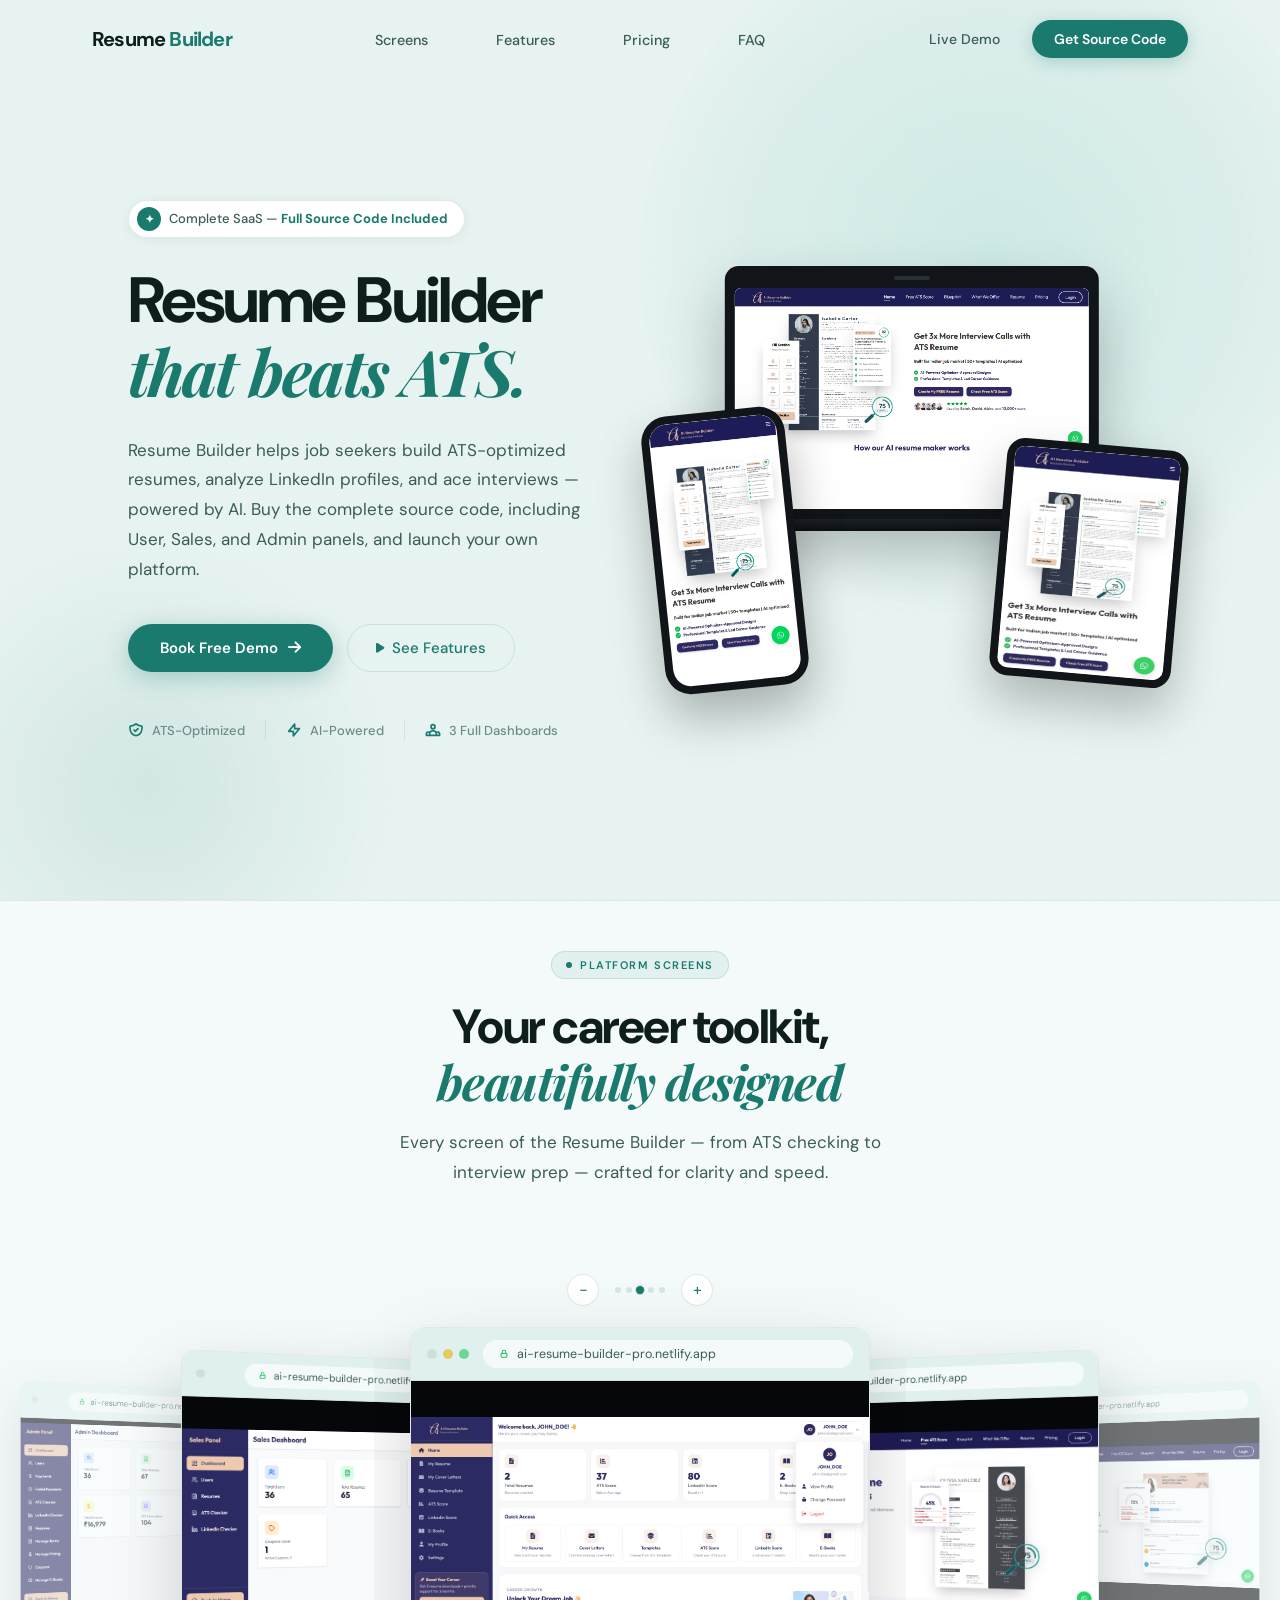
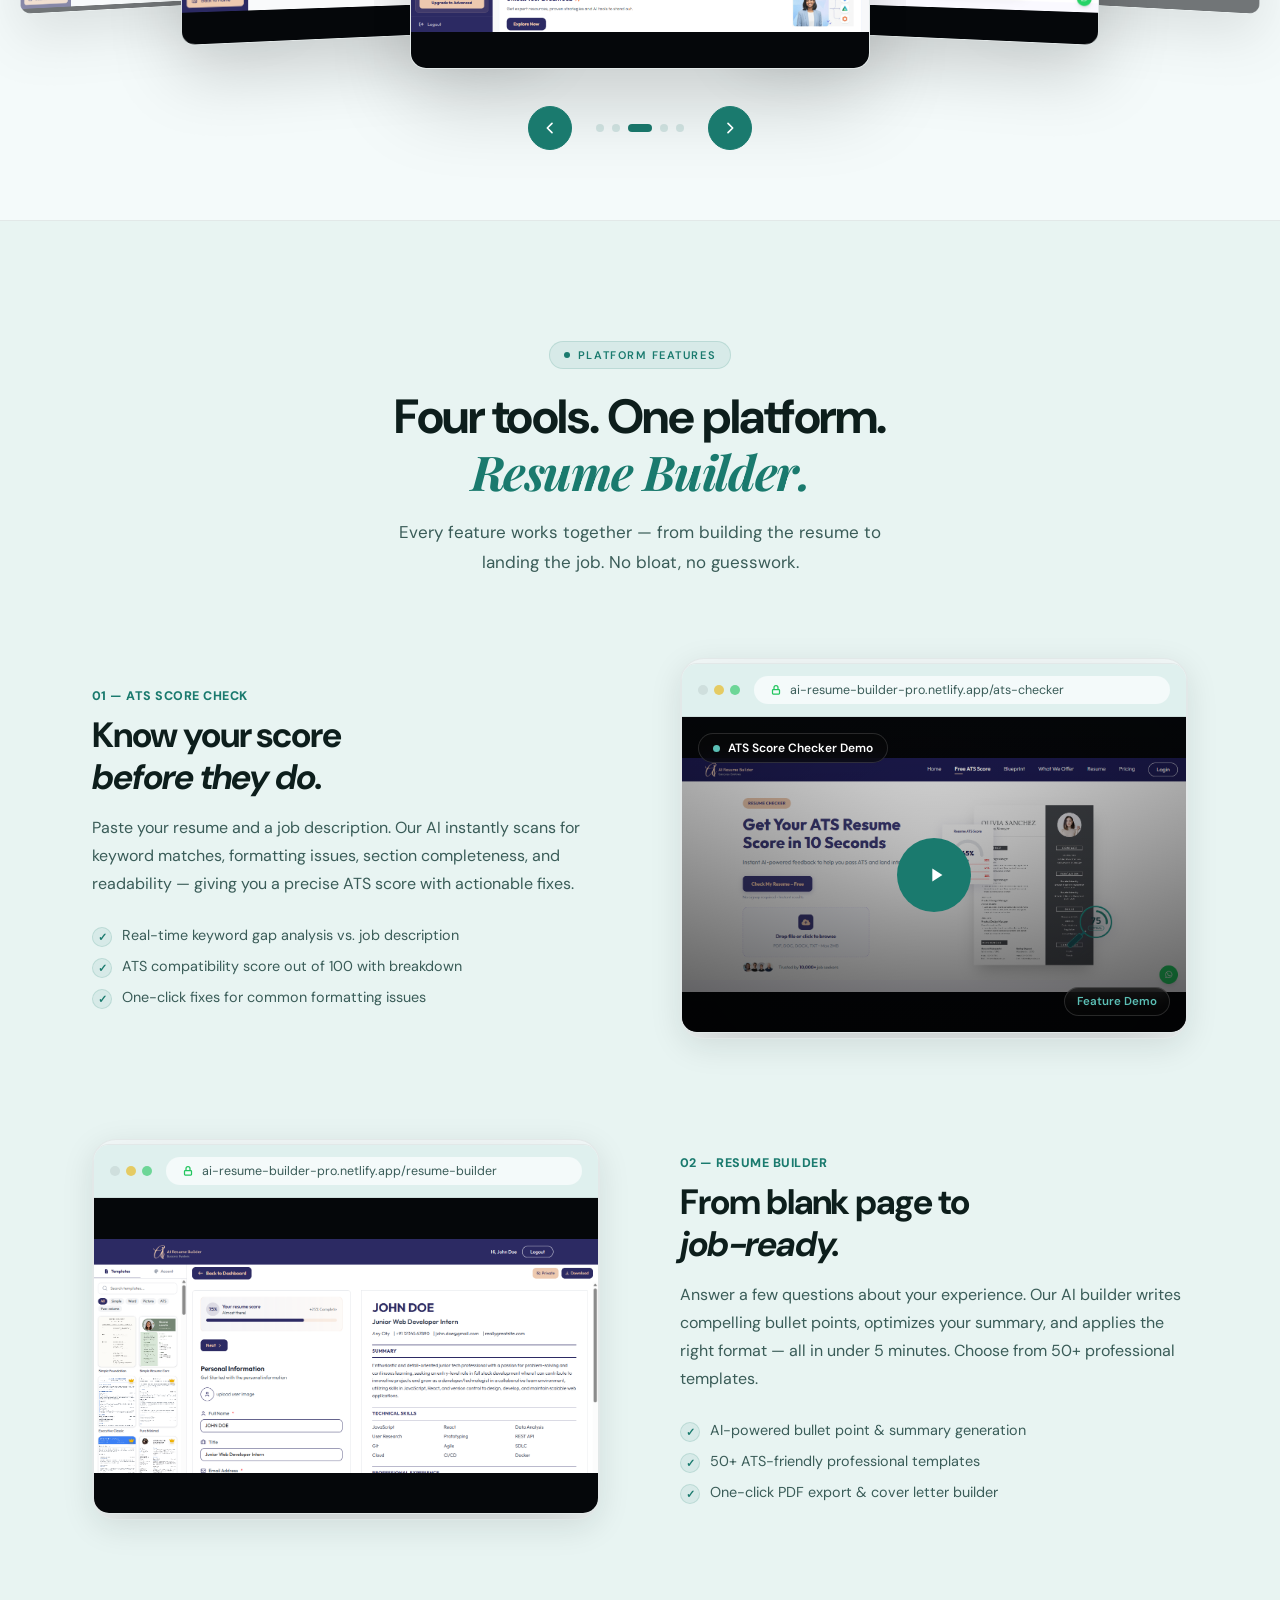
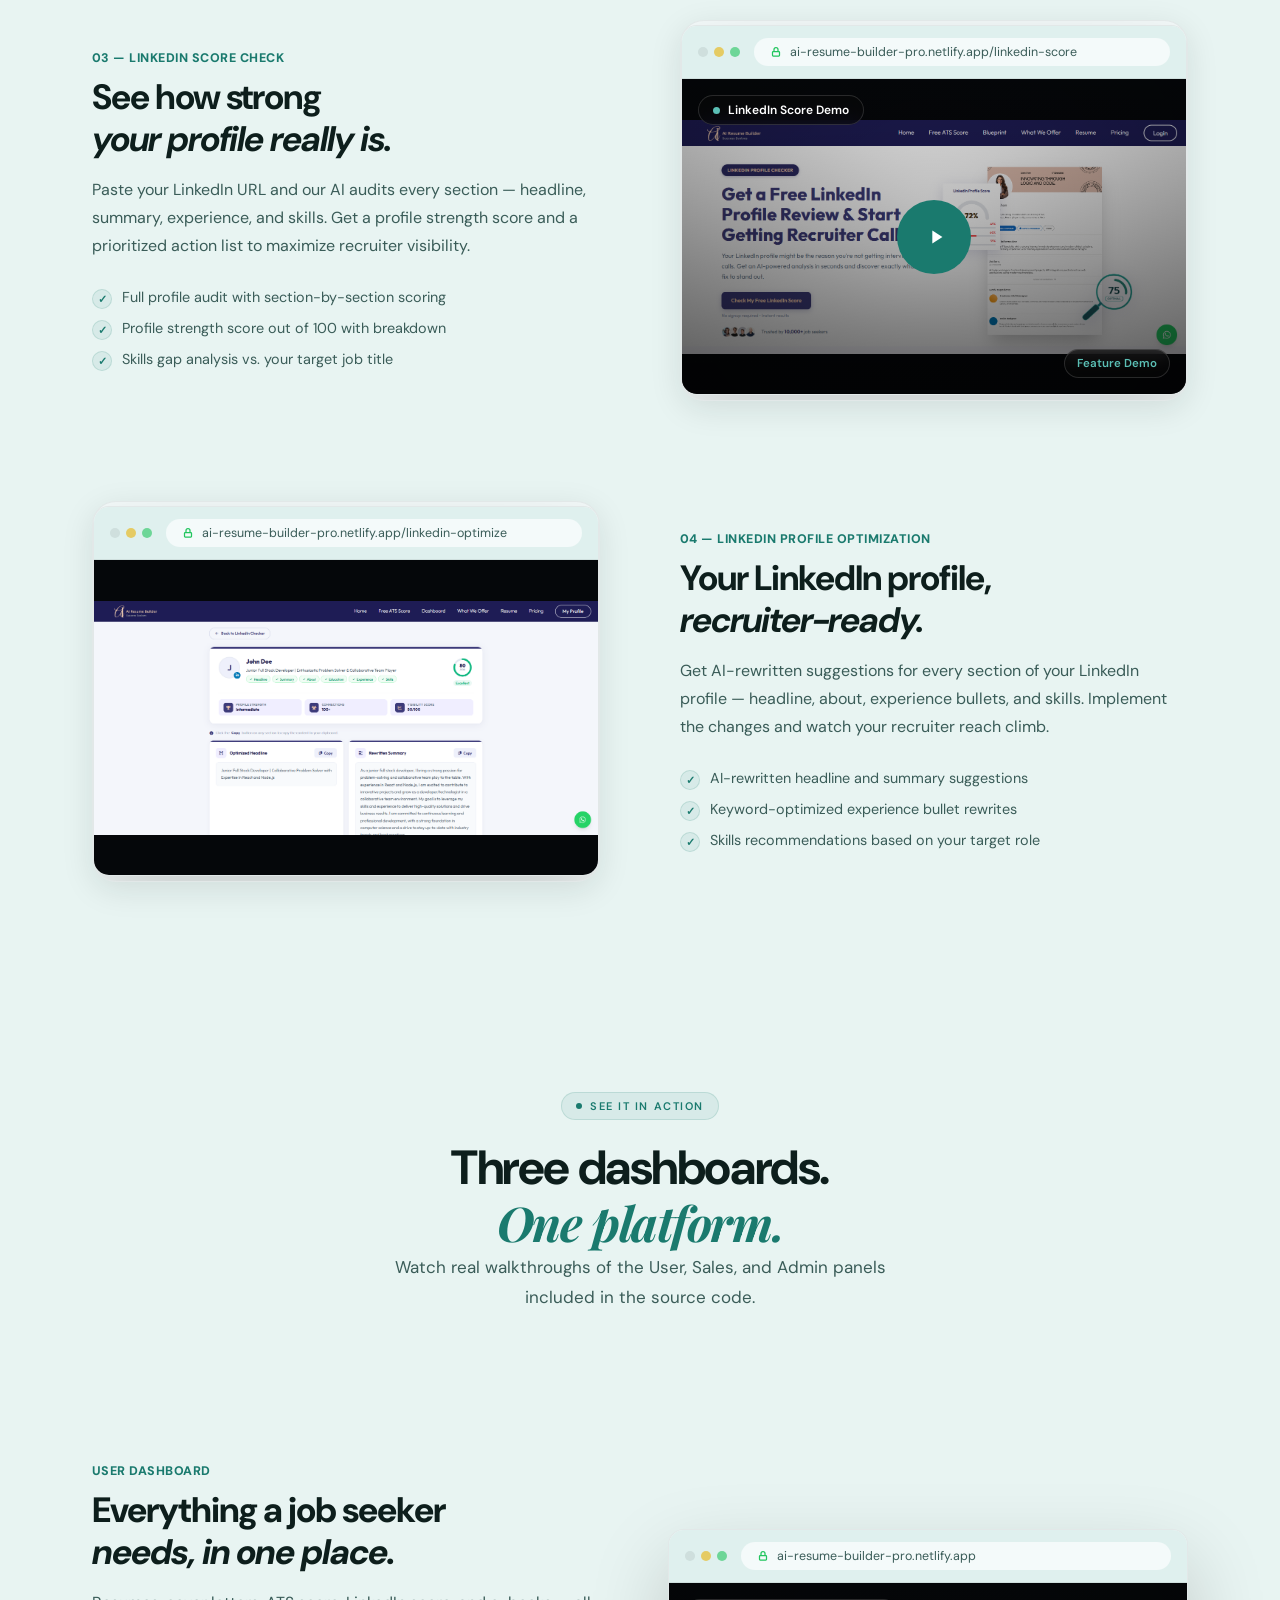
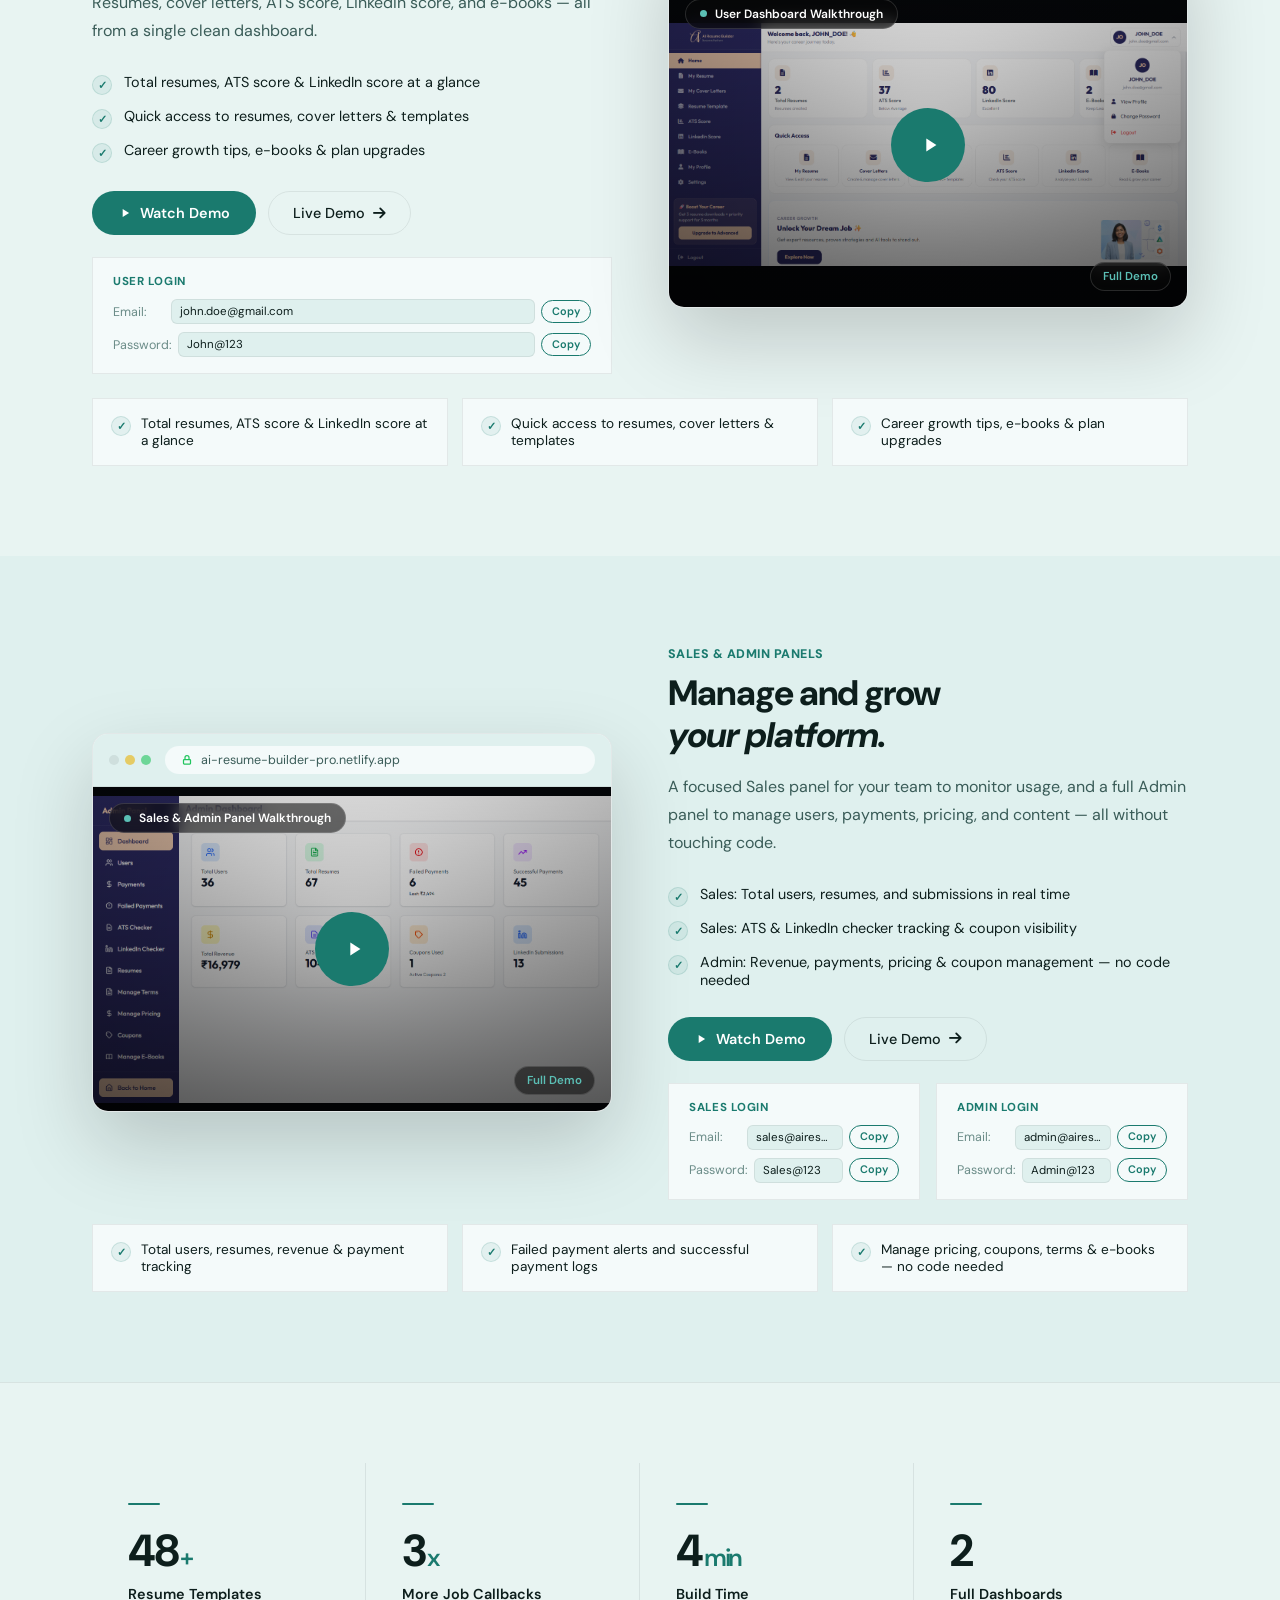
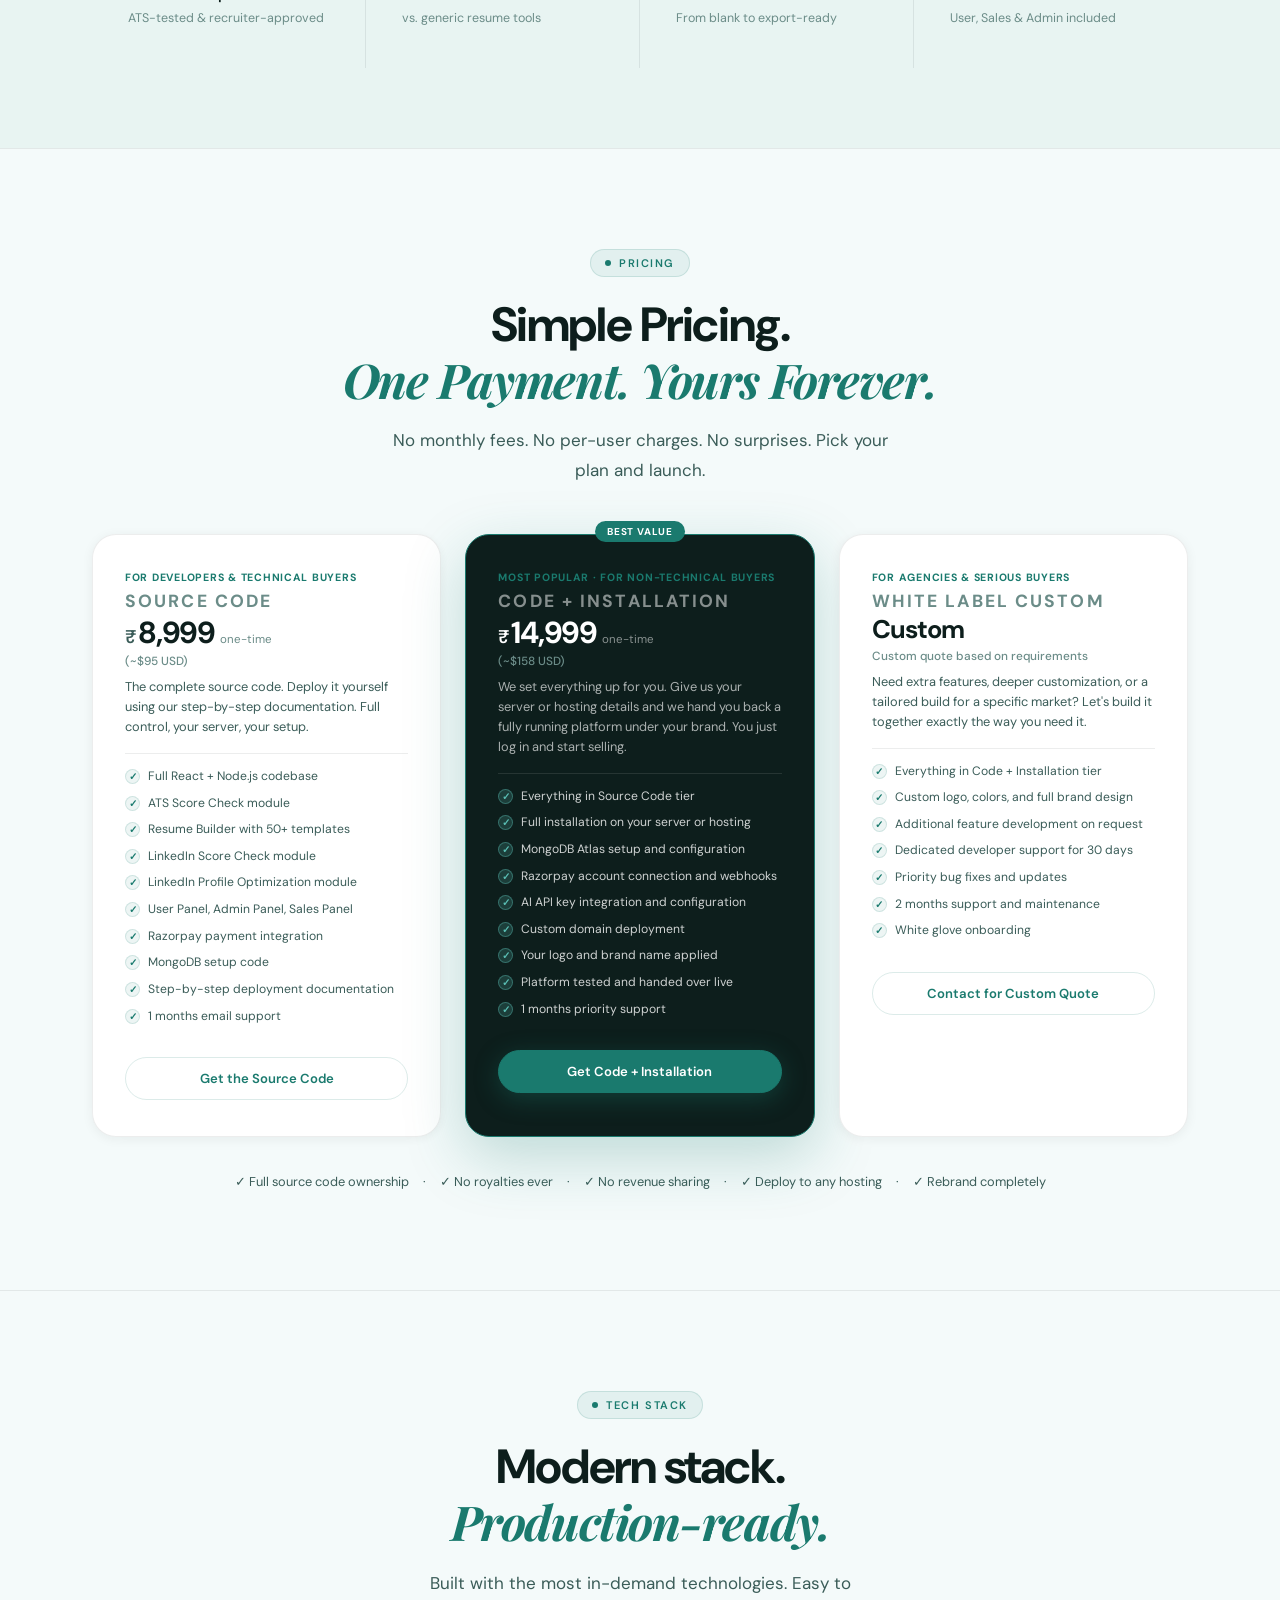
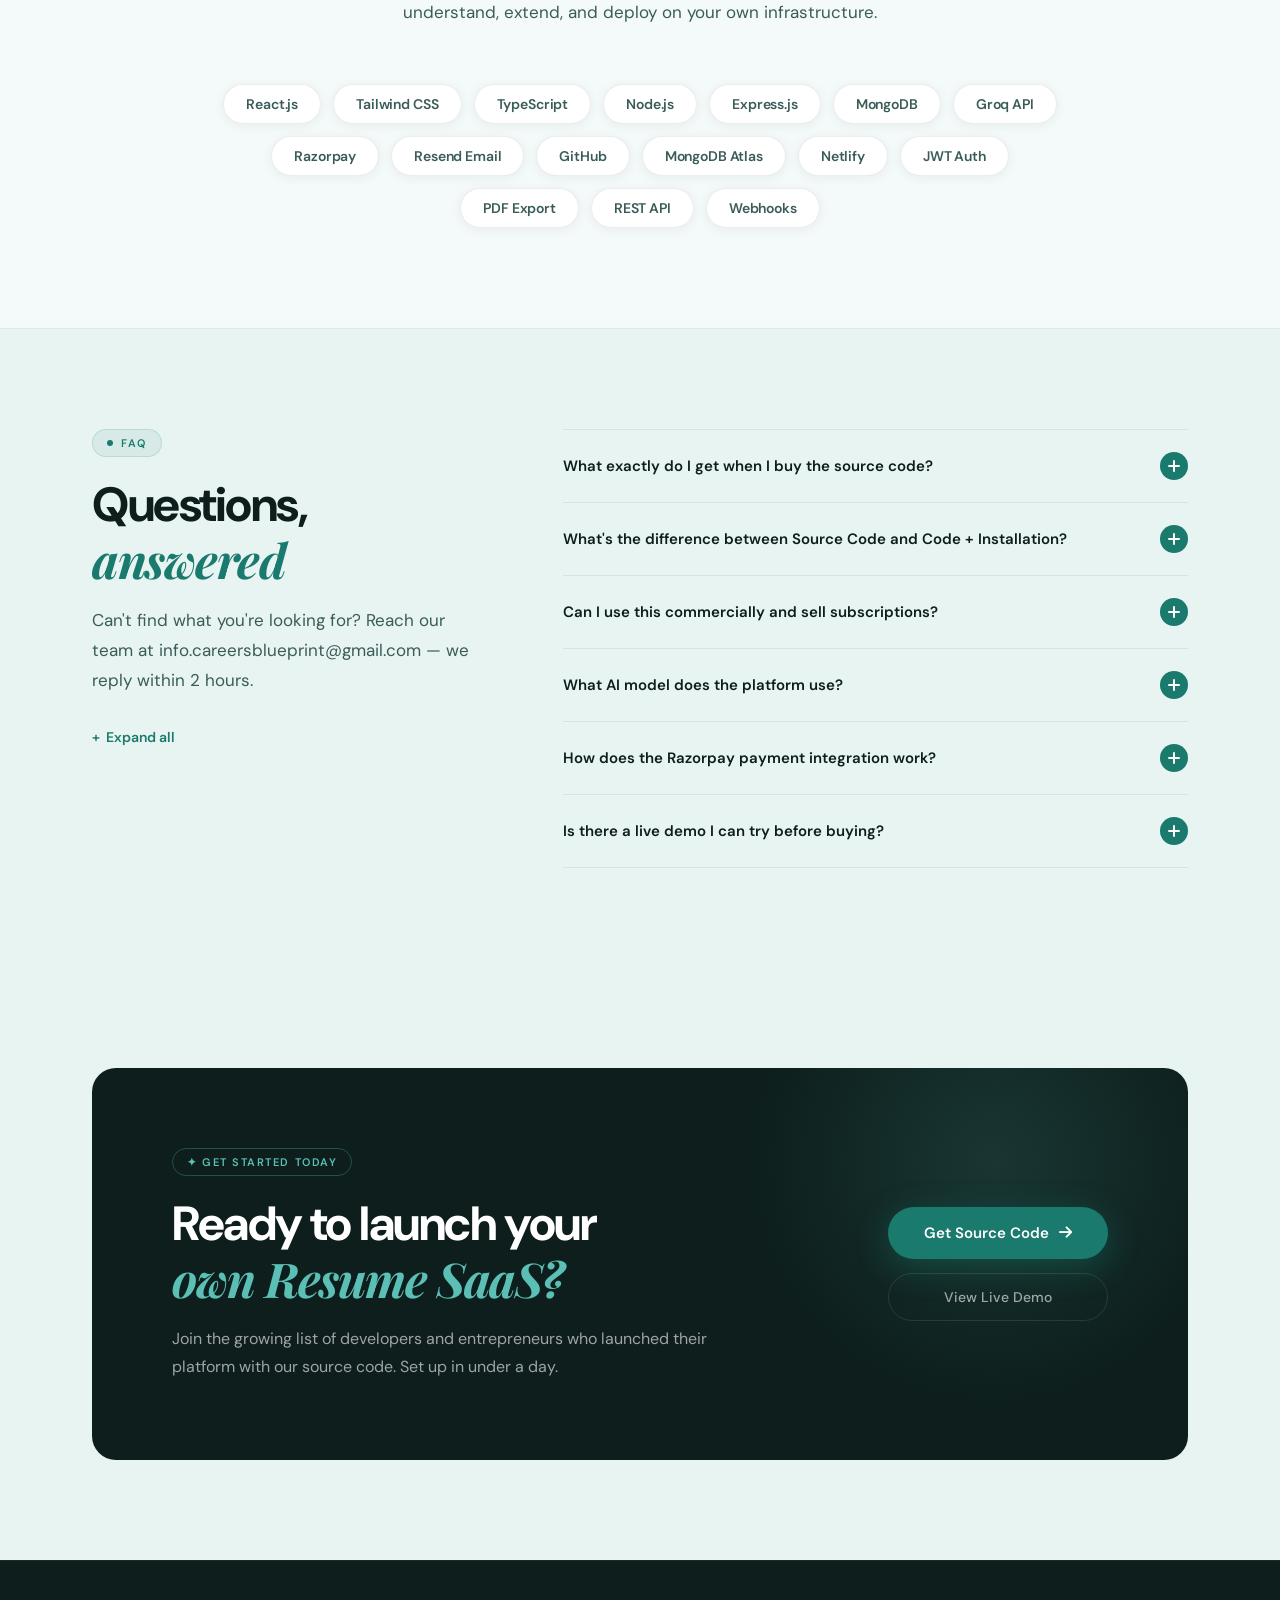
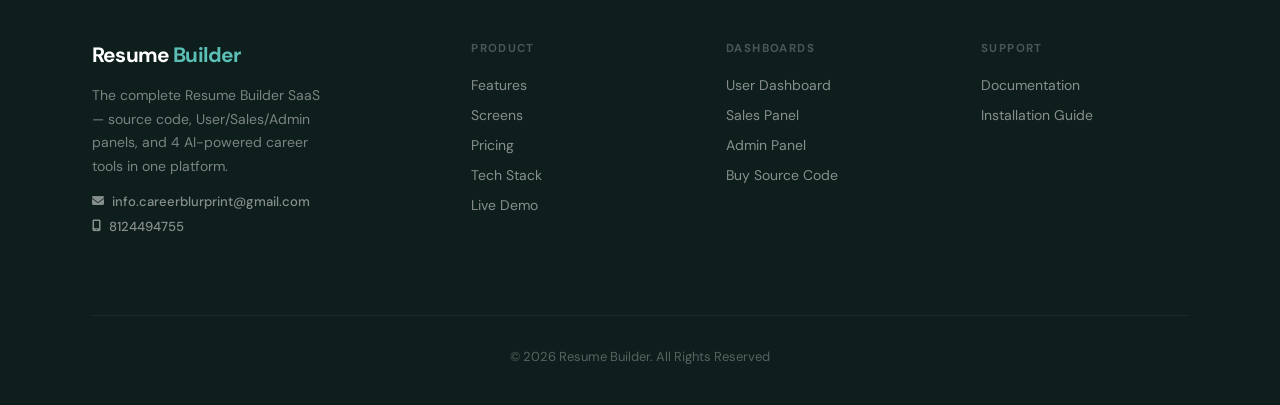
==== commit f4e9cd9e: "Update Career Blueprint product website" ====
--- a/index.html
+++ b/index.html
@@ -4,7 +4,7 @@
 <head>
   <meta charset="UTF-8" />
   <meta name="viewport" content="width=device-width, initial-scale=1.0" />
-  <title>AI Resume Builder</title>
+  <title>Resume Builder</title>
   <link rel="icon" type="image/png" href="images/favicon.png" />
   <link rel="icon" href="images/favicon-v2.ico" />
   <link rel="apple-touch-icon" href="images/apple-touch-icon.png" />
@@ -1651,7 +1651,7 @@
   <!-- ── 1. NAV ── -->
   <nav class="nav" id="mainNav" role="navigation" aria-label="Main navigation">
     <div class="nav-inner">
-      <a href="#" class="nav-logo">AI Resume<span> Builder</span></a>
+      <a href="#" class="nav-logo">Resume<span> Builder</span></a>
       <ul class="nav-links" role="list">
         <li><a href="#screens">Screens</a></li>
         <li><a href="#features">Features</a></li>
@@ -1679,10 +1679,10 @@
             <span>Complete SaaS — <strong>Full Source Code Included</strong></span>
           </div>
           <h1 class="hero-title reveal reveal-delay-1">
-            AI Resume Builder<br><em>that beats ATS.</em>
+            Resume Builder<br><em>that beats ATS.</em>
           </h1>
           <p class="hero-sub reveal reveal-delay-2">
-            AI Resume Builder helps job seekers build ATS-optimized resumes, analyze LinkedIn profiles, and ace
+            Resume Builder helps job seekers build ATS-optimized resumes, analyze LinkedIn profiles, and ace
             interviews — powered by AI. Buy the complete source code, including User, Sales, and Admin panels, and
             launch your own platform.
           </p>
@@ -1784,7 +1784,7 @@
       <div class="carousel-header">
         <div class="section-label reveal">Platform Screens</div>
         <h2 class="section-title reveal reveal-delay-1">Your career toolkit,<br><em>beautifully designed</em></h2>
-        <p class="section-sub reveal reveal-delay-2">Every screen of the AI Resume Builder — from ATS checking to
+        <p class="section-sub reveal reveal-delay-2">Every screen of the Resume Builder — from ATS checking to
           interview prep — crafted for clarity and speed.</p>
       </div>
     </div>
@@ -1913,7 +1913,7 @@
     <div class="container">
       <div class="features-header">
         <div class="section-label reveal">Platform Features</div>
-        <h2 class="section-title reveal reveal-delay-1">Four tools. One platform.<br><em>AI Resume Builder.</em></h2>
+        <h2 class="section-title reveal reveal-delay-1">Four tools. One platform.<br><em>Resume Builder.</em></h2>
         <p class="section-sub reveal reveal-delay-2">Every feature works together — from building the resume to landing
           the job. No bloat, no guesswork.</p>
       </div>
@@ -1972,10 +1972,10 @@
         </div>
       </div>
 
-      <!-- Feature 2 — AI Resume Builder: IMAGE left, text right -->
+      <!-- Feature 2 — Resume Builder: IMAGE left, text right -->
       <div class="feature-row reverse">
         <div class="feature-content reveal">
-          <div class="feature-number">02 — AI Resume Builder</div>
+          <div class="feature-number">02 — Resume Builder</div>
           <h3 class="feature-title">From blank page to<br><em>job-ready.</em></h3>
           <p class="feature-desc">Answer a few questions about your experience. Our AI builder writes compelling bullet
             points, optimizes your summary, and applies the right format — all in under 5 minutes. Choose from 50+
@@ -1992,7 +1992,7 @@
             </div>
           </div>
         </div>
-        <!-- IMAGE for AI Resume Builder -->
+        <!-- IMAGE for Resume Builder -->
         <div class="feature-visual reveal reveal-delay-1 feature-img-visual">
           <div class="browser-frame">
             <div class="browser-topbar">
@@ -2006,8 +2006,8 @@
               </div>
             </div>
             <div class="image-stage">
-              <!-- ★ YOUR IMAGE HERE (AI Resume Builder screen) ★ -->
-              <img src="images/ATS-optimization.png" alt="AI Resume Builder"
+              <!-- ★ YOUR IMAGE HERE (Resume Builder screen) ★ -->
+              <img src="images/ATS-optimization.png" alt="Resume Builder"
                 onerror="this.onerror=null;this.style.background='linear-gradient(135deg,#e8f5f2 0%,#d4ede8 100%)';this.removeAttribute('src');">
             </div>
           </div>
@@ -2401,7 +2401,7 @@
               <div class="pricing-check">✓</div><span>ATS Score Check module</span>
             </div>
             <div class="pricing-feature">
-              <div class="pricing-check">✓</div><span>AI Resume Builder with 50+ templates</span>
+              <div class="pricing-check">✓</div><span>Resume Builder with 50+ templates</span>
             </div>
             <div class="pricing-feature">
               <div class="pricing-check">✓</div><span>LinkedIn Score Check module</span>
@@ -2595,7 +2595,7 @@
         <div class="faq-sidebar reveal">
           <div class="section-label">FAQ</div>
           <h2 class="section-title">Questions,<br><em>answered</em></h2>
-          <p class="section-sub">Can't find what you're looking for? Reach our team at hello@yoursite.com — we reply
+          <p class="section-sub">Can't find what you're looking for? Reach our team at info.careersblueprint@gmail.com — we reply
             within 2 hours.</p>
           <button class="faq-toggle-all" id="faqToggleAll">
             <span id="faqToggleIcon">+</span> Expand all</button>
@@ -2682,7 +2682,7 @@
       <div class="cta-inner reveal">
         <div class="cta-content">
           <div class="cta-label">✦ Get Started Today</div>
-          <h2 class="cta-title">Ready to launch your<br><em>own AI Resume SaaS?</em></h2>
+          <h2 class="cta-title">Ready to launch your<br><em>own Resume SaaS?</em></h2>
           <p class="cta-sub">Join the growing list of developers and entrepreneurs who launched their platform with our
             source code. Set up in under a day.</p>
         </div>
@@ -2701,8 +2701,8 @@
     <div class="container">
       <div class="footer-grid">
         <div class="footer-brand">
-          <a href="#" class="nav-logo">AI Resume<span style="color:var(--accent-light)"> Builder</span></a>
-          <p class="footer-brand-desc">The complete AI Resume Builder SaaS — source code, User/Sales/Admin panels, and 4
+          <a href="#" class="nav-logo">Resume<span style="color:var(--accent-light)"> Builder</span></a>
+          <p class="footer-brand-desc">The complete Resume Builder SaaS — source code, User/Sales/Admin panels, and 4
             AI-powered career tools in one platform.</p>
           <div style="margin:14px 0 16px;display:flex;flex-direction:column;gap:8px;">
             <a href="mailto:info.careerblurprint@gmail.com" class="footer-contact-link"><i
@@ -2740,7 +2740,7 @@
       </div>
       <div class="footer-bottom">
         <div class="footer-copy">
-          © 2026 AI Resume Builder. All Rights Reserved
+          © 2026 Resume Builder. All Rights Reserved
         </div>
       </div>
     </div>
